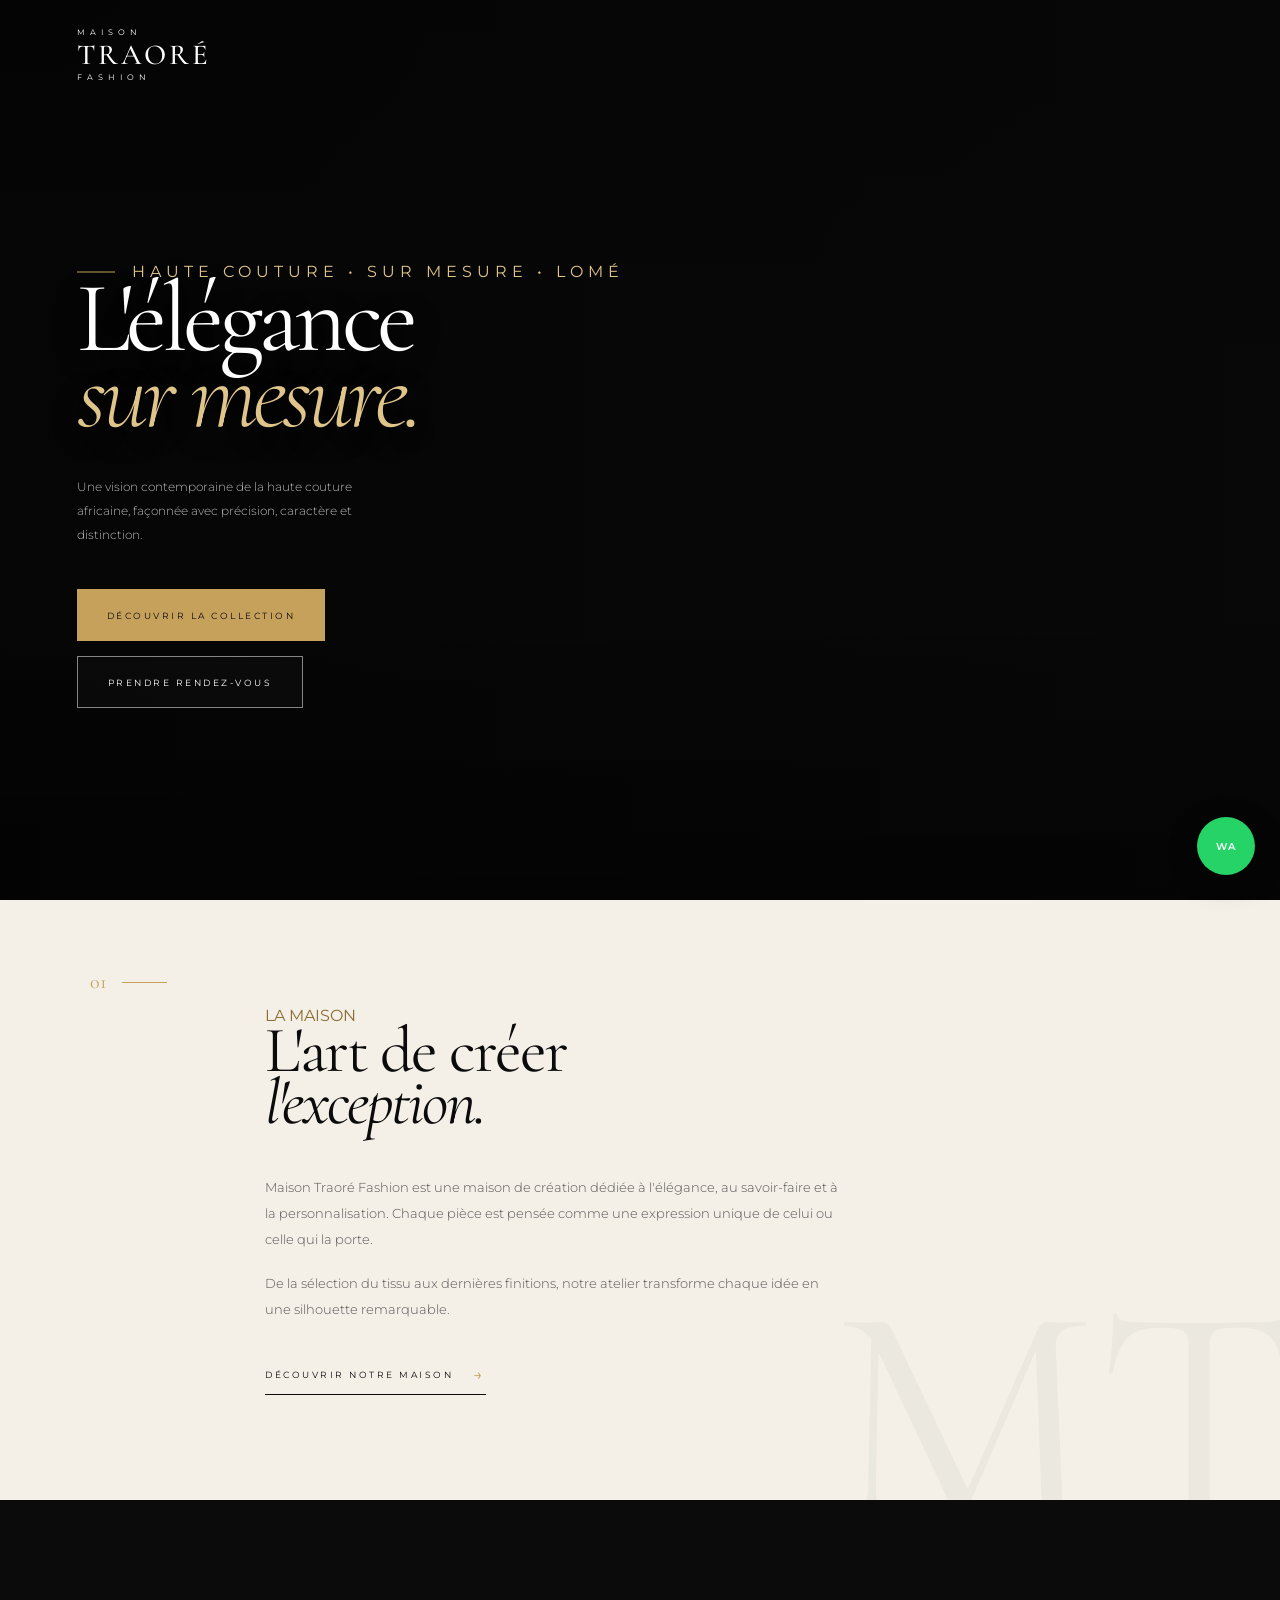
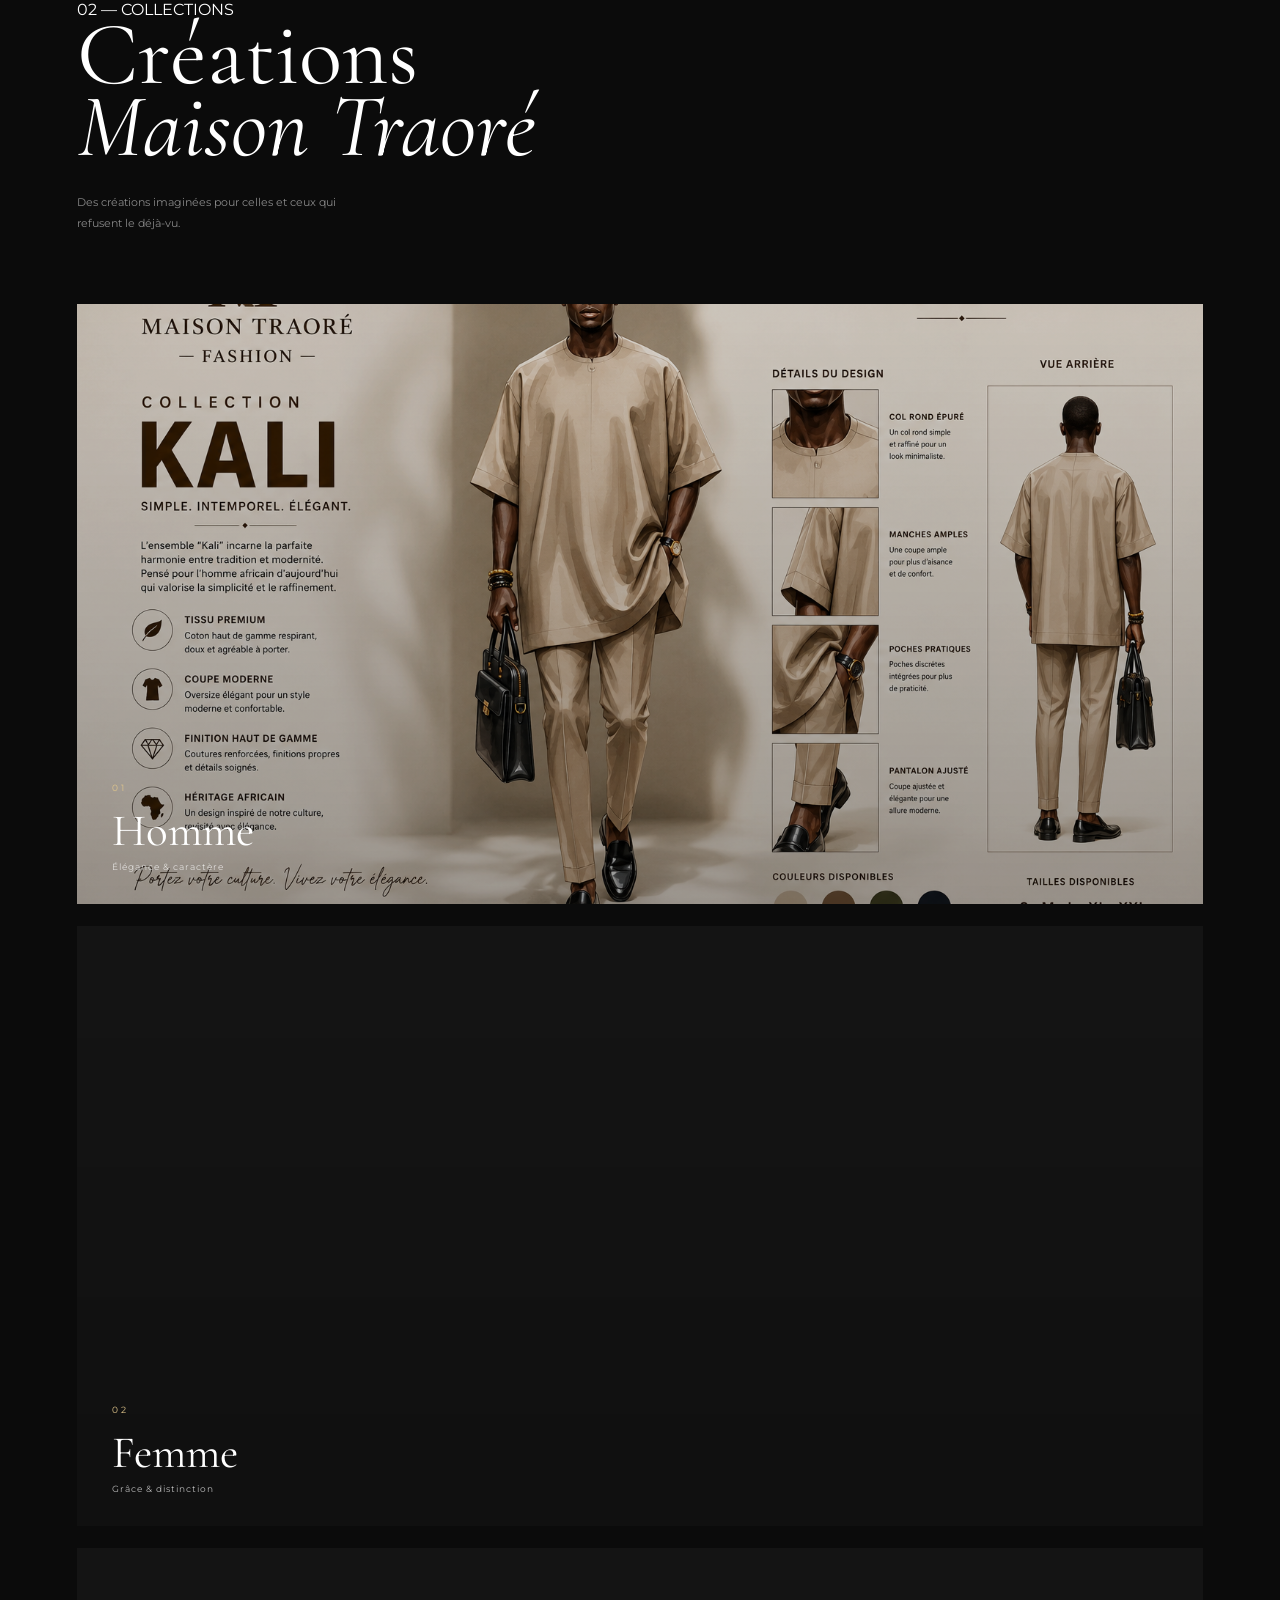
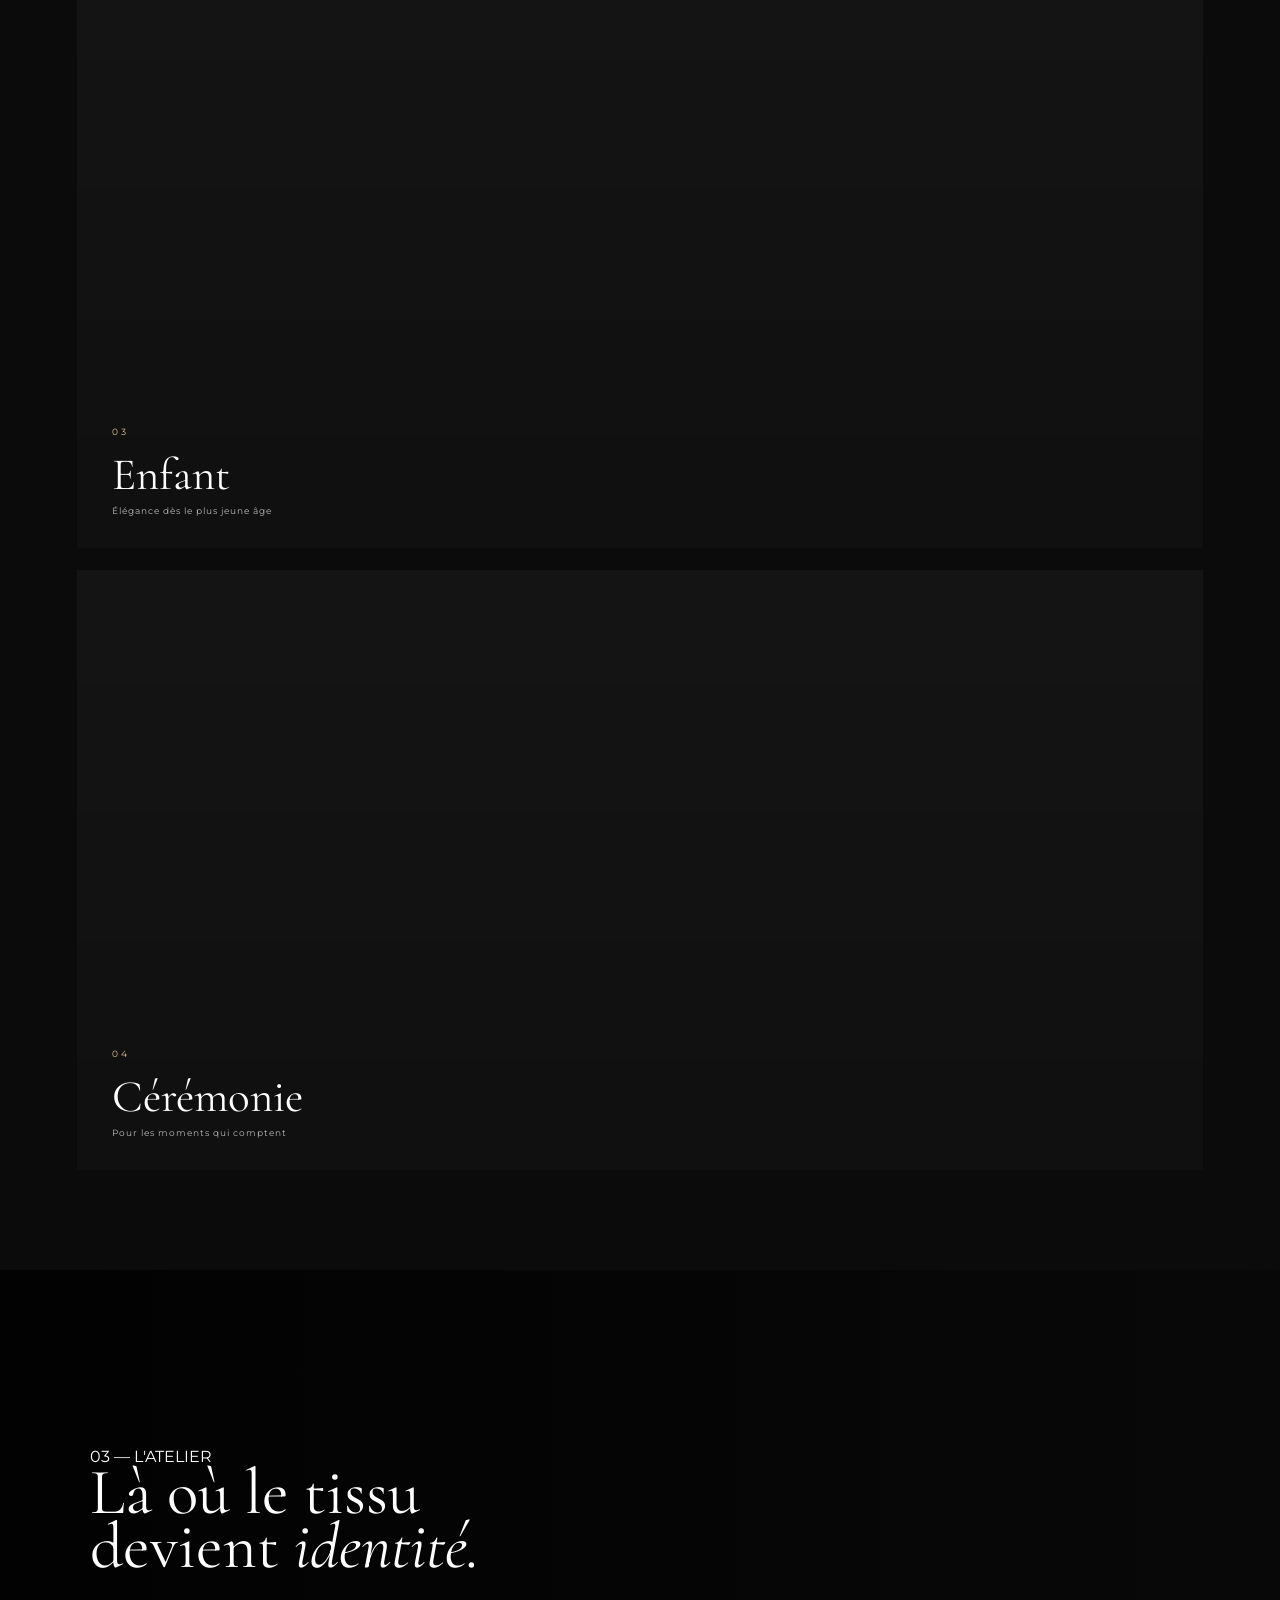
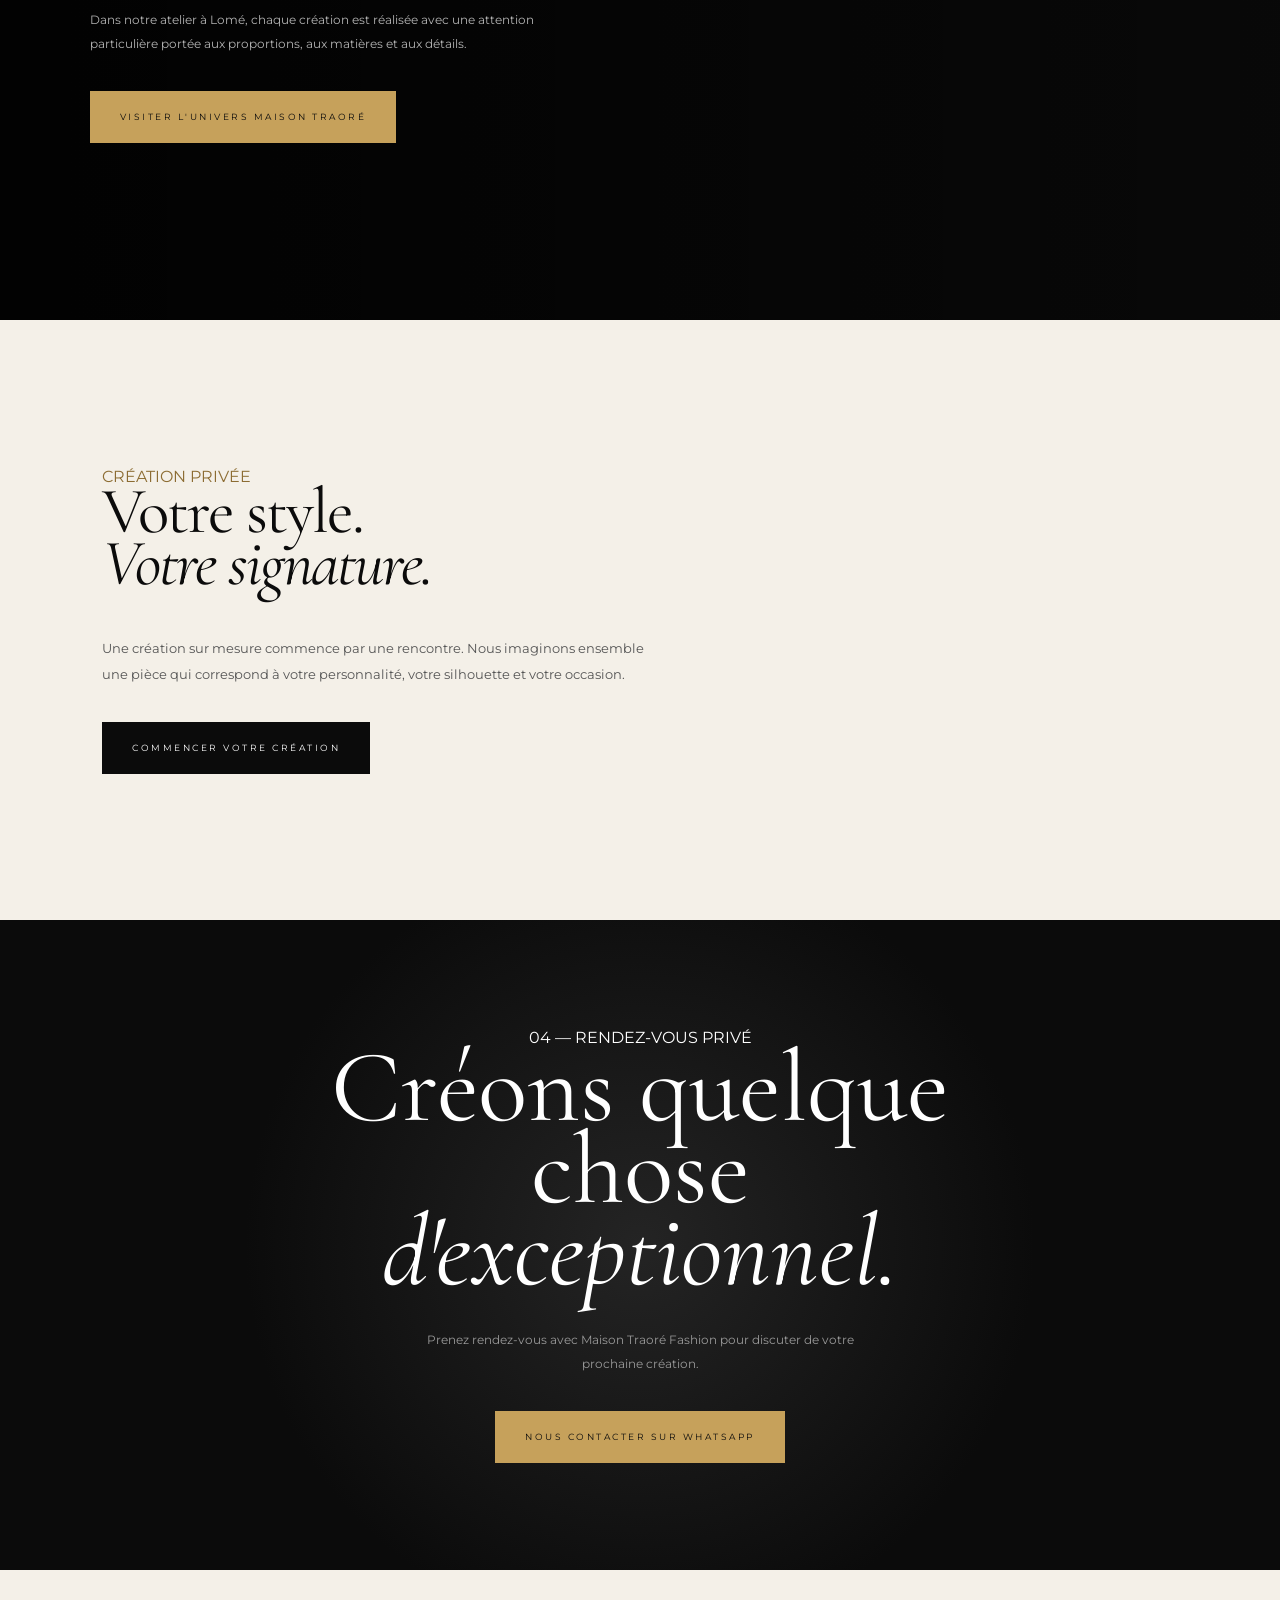
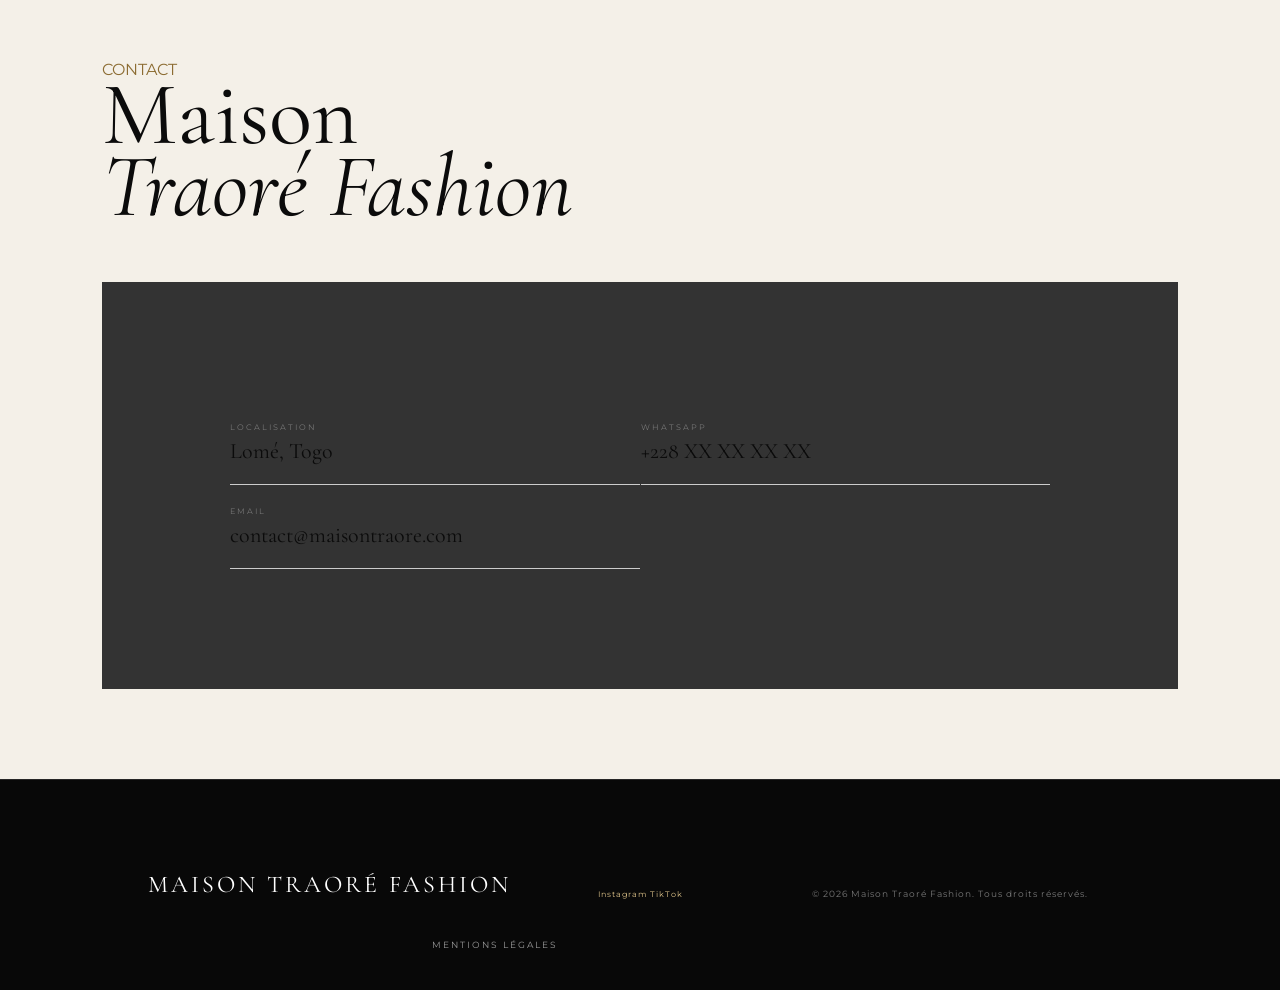
==== index.html @ 7c1ccd3f "Add Instagram and TikTok links" ====
<!DOCTYPE html>
<html lang="fr">
<head>
    <meta charset="UTF-8">
    <meta name="viewport" content="width=device-width, initial-scale=1.0">

    <title>Maison Traoré Fashion | Haute Couture à Lomé</title>

    <meta name="description" content="Maison Traoré Fashion — Maison de haute couture et créations sur mesure à Lomé, Togo.">
    <meta name="keywords" content="Maison Traoré Fashion, haute couture, Lomé, Togo, mode, couture, Bazin Rich, sur mesure">

    <link rel="preconnect" href="https://fonts.googleapis.com">
    <link rel="preconnect" href="https://fonts.gstatic.com" crossorigin>

    <link href="https://fonts.googleapis.com/css2?family=Cormorant+Garamond:wght@300;400;500;600;700&family=Montserrat:wght@300;400;500;600&display=swap" rel="stylesheet">

    <link rel="stylesheet" href="css/style.css">
</head>

<body>

    <!-- ================= HEADER ================= -->

    <header class="header">

    <a href="index.html" class="logo">
        <span>MAISON</span>
        <strong>TRAORÉ</strong>
        <span>FASHION</span>
    </a>

    <nav class="navigation">

        <a href="index.html">Accueil</a>

        <a href="about.html">La Maison</a>

        <a href="collections.html">Collections</a>

        <a href="index.html#atelier">L'Atelier</a>

        <a href="rendez-vous.html">Rendez-vous</a>

        <a href="contact.html">Contact</a>

    </nav>

    <a href="rendez-vous.html" class="header-button">
        Rendez-vous
    </a>

    <button class="menu-button" aria-label="Menu">

        <span></span>
        <span></span>

    </button>

</header>


    <!-- ================= HERO ================= -->

    <main>

        <section class="hero">

            <div class="hero-image"></div>

            <div class="hero-overlay"></div>

            <div class="hero-content">

                <p class="eyebrow">
                    HAUTE COUTURE • SUR MESURE • LOMÉ
                </p>

                <h1>
                    L'élégance<br>
                    <em>sur mesure.</em>
                </h1>

                <p class="hero-description">
                    Une vision contemporaine de la haute couture africaine,
                    façonnée avec précision, caractère et distinction.
                </p>

                <div class="hero-buttons">

                    <a href="#collections" class="button button-gold">
                        Découvrir la collection
                    </a>

                    <a href="#rendez-vous" class="button button-outline">
                        Prendre rendez-vous
                    </a>

                </div>

            </div>

            <div class="hero-scroll">
                <span></span>
                <p>SCROLL</p>
            </div>

        </section>


        <!-- ================= INTRO ================= -->

        <section class="intro" id="maison">

            <div class="section-number">
                01
            </div>

            <div class="intro-content">

                <p class="eyebrow dark">
                    LA MAISON
                </p>

                <h2>
                    L'art de créer<br>
                    <em>l'exception.</em>
                </h2>

                <p>
                    Maison Traoré Fashion est une maison de création dédiée
                    à l'élégance, au savoir-faire et à la personnalisation.
                    Chaque pièce est pensée comme une expression unique
                    de celui ou celle qui la porte.
                </p>

                <p>
                    De la sélection du tissu aux dernières finitions,
                    notre atelier transforme chaque idée en une silhouette
                    remarquable.
                </p>

                <a href="#atelier" class="text-link">
                    Découvrir notre maison
                    <span>→</span>
                </a>

            </div>

        </section>


        <!-- ================= COLLECTIONS ================= -->

        <section class="collections" id="collections">

            <div class="section-heading">

                <div>
                    <p class="eyebrow">02 — COLLECTIONS</p>

                    <h2>
                        Créations<br>
                        <em>Maison Traoré</em>
                    </h2>
                </div>

                <p class="heading-description">
                    Des créations imaginées pour celles et ceux
                    qui refusent le déjà-vu.
                </p>

            </div>


            <div class="collection-grid">

                <a href="#" class="collection-card card-large">

                    <div class="collection-image homme"></div>

                    <div class="collection-info">
                        <span>01</span>
                        <h3>Homme</h3>
                        <p>Élégance & caractère</p>
                    </div>

                </a>


                <a href="#" class="collection-card">

                    <div class="collection-image femme"></div>

                    <div class="collection-info">
                        <span>02</span>
                        <h3>Femme</h3>
                        <p>Grâce & distinction</p>
                    </div>

                </a>


                <a href="#" class="collection-card">

                    <div class="collection-image enfant"></div>

                    <div class="collection-info">
                        <span>03</span>
                        <h3>Enfant</h3>
                        <p>Élégance dès le plus jeune âge</p>
                    </div>

                </a>


                <a href="#" class="collection-card card-wide">

                    <div class="collection-image ceremony"></div>

                    <div class="collection-info">
                        <span>04</span>
                        <h3>Cérémonie</h3>
                        <p>Pour les moments qui comptent</p>
                    </div>

                </a>

            </div>

        </section>


        <!-- ================= ATELIER ================= -->

        <section class="atelier" id="atelier">

            <div class="atelier-image"></div>

            <div class="atelier-content">

                <p class="eyebrow">
                    03 — L'ATELIER
                </p>

                <h2>
                    Là où le tissu<br>
                    devient <em>identité.</em>
                </h2>

                <p>
                    Dans notre atelier à Lomé, chaque création est réalisée
                    avec une attention particulière portée aux proportions,
                    aux matières et aux détails.
                </p>

                <a href="#contact" class="button button-gold">
                    Visiter l'univers Maison Traoré
                </a>

            </div>

        </section>


        <!-- ================= MADE TO MEASURE ================= -->

        <section class="sur-mesure">

            <div class="sur-mesure-content">

                <p class="eyebrow dark">
                    CRÉATION PRIVÉE
                </p>

                <h2>
                    Votre style.<br>
                    <em>Votre signature.</em>
                </h2>

                <p>
                    Une création sur mesure commence par une rencontre.
                    Nous imaginons ensemble une pièce qui correspond
                    à votre personnalité, votre silhouette et votre occasion.
                </p>

                <a href="#rendez-vous" class="button button-dark">
                    Commencer votre création
                </a>

            </div>

        </section>


        <!-- ================= RENDEZ-VOUS ================= -->

        <section class="appointment" id="rendez-vous">

            <div class="appointment-inner">

                <p class="eyebrow">
                    04 — RENDEZ-VOUS PRIVÉ
                </p>

                <h2>
                    Créons quelque chose<br>
                    <em>d'exceptionnel.</em>
                </h2>

                <p>
                    Prenez rendez-vous avec Maison Traoré Fashion
                    pour discuter de votre prochaine création.
                </p>

                <a href="https://wa.me/22800000000" class="button button-gold">
                    Nous contacter sur WhatsApp
                </a>

            </div>

        </section>


        <!-- ================= CONTACT ================= -->

        <section class="contact" id="contact">

            <div>

                <p class="eyebrow dark">
                    CONTACT
                </p>

                <h2>
                    Maison<br>
                    <em>Traoré Fashion</em>
                </h2>

            </div>

            <div class="contact-details">

                <p>
                    <span>LOCALISATION</span>
                    Lomé, Togo
                </p>

                <p>
                    <span>WHATSAPP</span>
                    +228 XX XX XX XX
                </p>

                <p>
                    <span>EMAIL</span>
                    contact@maisontraore.com
                </p>

            </div>

        </section>

    </main>


    <!-- ================= FOOTER ================= -->

    <footer class="footer">

    <div class="footer-logo">
        MAISON TRAORÉ FASHION
    </div>


    <div class="footer-social">

        <a
            href="https://www.instagram.com/maison_traore/"
            target="_blank"
            rel="noopener noreferrer"
        >
            Instagram
        </a>

        <a
            href="https://www.tiktok.com/@togo.boy228"
            target="_blank"
            rel="noopener noreferrer"
        >
            TikTok
        </a>

    </div>


    <p>
        © 2026 Maison Traoré Fashion. Tous droits réservés.
    </p>


    <a href="mentions-legales.html">
        Mentions légales
    </a>

</footer>
<a
    href="https://wa.me/22890509669"
    class="whatsapp-float"
    target="_blank"
    aria-label="Contacter Maison Traoré Fashion sur WhatsApp"
>
    WA
</a>

    <script src="js/script.js"></script>

</body>
</html>
---- css/style.css ----
/* =====================================================
   MAISON TRAORÉ FASHION
   Luxury Haute Couture Website
   ===================================================== */

:root {
    --black: #0b0b0b;
    --dark: #111111;
    --cream: #f4f0e8;
    --white: #ffffff;
    --gold: #c6a15b;
    --gold-light: #e0c58b;
    --gray: #777777;

    --serif: "Cormorant Garamond", serif;
    --sans: "Montserrat", sans-serif;
}


/* ================= RESET ================= */

* {
    margin: 0;
    padding: 0;
    box-sizing: border-box;
}

html {
    scroll-behavior: smooth;
}

body {
    background: var(--black);
    color: var(--white);
    font-family: var(--sans);
    overflow-x: hidden;
}

a {
    color: inherit;
    text-decoration: none;
}

button {
    font-family: inherit;
}


/* ================= HEADER ================= */

.header {
    position: absolute;
    top: 0;
    left: 0;

    width: 100%;
    height: 110px;

    padding: 0 6vw;

    display: flex;
    align-items: center;
    justify-content: space-between;

    z-index: 100;
}

.logo {
    display: flex;
    flex-direction: column;

    line-height: 0.85;

    letter-spacing: 4px;
}

.logo span {
    font-size: 8px;
    letter-spacing: 5px;
}

.logo strong {
    margin: 7px 0;

    font-family: var(--serif);
    font-size: 29px;
    font-weight: 500;
    letter-spacing: 3px;
}

.navigation {
    display: flex;
    gap: 38px;
}

.navigation a {
    position: relative;

    font-size: 10px;
    letter-spacing: 2px;
    text-transform: uppercase;

    transition: 0.3s;
}

.navigation a::after {
    content: "";

    position: absolute;
    bottom: -8px;
    left: 0;

    width: 0;
    height: 1px;

    background: var(--gold);

    transition: 0.3s;
}

.navigation a:hover {
    color: var(--gold-light);
}

.navigation a:hover::after {
    width: 100%;
}

.header-button {
    border: 1px solid rgba(255,255,255,0.5);

    padding: 13px 20px;

    font-size: 9px;
    letter-spacing: 2px;
    text-transform: uppercase;

    transition: 0.3s;
}

.header-button:hover {
    background: var(--gold);
    border-color: var(--gold);
    color: var(--black);
}

.menu-button {
    display: none;
}


/* ================= HERO ================= */

.hero {
    position: relative;

    min-height: 760px;
    height: 100vh;

    display: flex;
    align-items: center;

    overflow: hidden;

    background: #080808;
}

.hero-image {
    position: absolute;

    inset: -2%;

    background-image: url("../images/hero.jpg");

    background-size: cover;

    background-position: center center;

    transform: scale(1.03);

    transition: transform 1.5s ease;
}

.hero:hover .hero-image {
    transform: scale(1.06);
}

.hero-overlay {
    position: absolute;

    inset: 0;

    background:
        linear-gradient(
            90deg,
            rgba(5,5,5,0.92) 0%,
            rgba(5,5,5,0.68) 32%,
            rgba(5,5,5,0.28) 68%,
            rgba(5,5,5,0.08) 100%
        );
}

.hero-overlay::after {
    content: "";

    position: absolute;

    inset: 0;

    background:
        linear-gradient(
            0deg,
            rgba(0,0,0,0.45),
            transparent 35%,
            rgba(0,0,0,0.15)
        );
}

.hero-content {
    position: relative;

    z-index: 2;

    width: min(900px, 90%);

    margin-left: 10vw;

    padding-top: 70px;
}

.hero .eyebrow {
    position: relative;

    padding-left: 55px;

    color: var(--gold-light);

    letter-spacing: 5px;
}

.hero .eyebrow::before {
    content: "";

    position: absolute;

    left: 0;
    top: 50%;

    width: 38px;
    height: 1px;

    background: var(--gold);

    transform: translateY(-50%);
}

.hero h1 {
    max-width: 900px;

    margin: 0;

    font-family: var(--serif);

    font-size: clamp(72px, 9vw, 145px);

    line-height: 0.76;

    font-weight: 400;

    letter-spacing: -5px;

    text-shadow:
        0 8px 35px rgba(0,0,0,0.25);
}

.hero h1 em {
    color: var(--gold-light);

    font-style: italic;

    font-weight: 300;
}

.hero-description {
    max-width: 480px;

    margin-top: 42px;

    color: rgba(255,255,255,0.72);

    font-size: 12px;

    line-height: 2;

    font-weight: 300;
}

.hero-buttons {
    display: flex;

    gap: 15px;

    margin-top: 42px;
}

.button {
    position: relative;

    display: inline-flex;

    align-items: center;

    justify-content: center;

    min-height: 52px;

    padding: 0 30px;

    font-size: 9px;

    letter-spacing: 2.5px;

    text-transform: uppercase;

    text-decoration: none;

    transition:
        transform 0.35s ease,
        background 0.35s ease,
        color 0.35s ease;
}

.button-gold {
    background: var(--gold);

    color: var(--black);
}

.button-gold:hover {
    background: var(--gold-light);

    transform: translateY(-4px);
}

.button-outline {
    border: 1px solid rgba(255,255,255,0.5);

    color: var(--white);

    background: rgba(255,255,255,0.02);
}

.button-outline:hover {
    background: var(--white);

    color: var(--black);

    transform: translateY(-4px);
}

.hero-scroll {
    position: absolute;

    right: 5vw;
    bottom: 45px;

    z-index: 3;

    display: flex;

    align-items: center;

    gap: 15px;

    transform: rotate(90deg);
}

.hero-scroll span {
    width: 50px;
    height: 1px;

    background: var(--gold);
}

.hero-scroll p {
    margin: 0;

    color: rgba(255,255,255,0.65);

    font-size: 8px;

    letter-spacing: 3px;

    white-space: nowrap;
}


/* ================= HERO MOBILE ================= */

@media (max-width: 800px) {

    .hero {
        min-height: 720px;

        height: 100svh;
    }

    .hero-image {
        background-position: 58% center;
    }

    .hero-overlay {
        background:
            linear-gradient(
                90deg,
                rgba(5,5,5,0.88),
                rgba(5,5,5,0.35)
            );
    }

    .hero-content {
        width: 86%;

        margin-left: 7vw;

        padding-top: 70px;
    }

    .hero .eyebrow {
        padding-left: 42px;

        letter-spacing: 4px;
    }

    .hero .eyebrow::before {
        width: 30px;
    }

    .hero h1 {
        font-size: clamp(65px, 18vw, 100px);

        letter-spacing: -3px;
    }

    .hero-description {
        max-width: 330px;

        margin-top: 30px;
    }

    .hero-buttons {
        margin-top: 32px;

        flex-direction: column;

        align-items: flex-start;
    }

    .hero-buttons .button {
        min-width: 190px;
    }

    .hero-scroll {
        display: none;
    }

}

/* ================= INTRO ================= */

/* =====================================================
   LA MAISON / SIGNATURE
   ===================================================== */

.intro {
    position: relative;

    min-height: 760px;

    padding: 160px 12vw;

    display: flex;

    justify-content: center;

    align-items: center;

    background: var(--cream);

    color: var(--black);

    overflow: hidden;
}


/* Decorative background detail */

.intro::before {
    content: "MT";

    position: absolute;

    right: -20px;
    bottom: -80px;

    font-family: var(--serif);

    font-size: 320px;

    line-height: 1;

    color: rgba(0,0,0,0.035);

    pointer-events: none;
}


/* Section number */

.section-number {
    position: absolute;

    top: 70px;
    left: 7vw;

    display: flex;

    align-items: center;

    gap: 15px;

    color: var(--gold);

    font-family: var(--serif);

    font-size: 20px;

    z-index: 2;
}

.section-number::after {
    content: "";

    width: 45px;
    height: 1px;

    background: var(--gold);
}


/* Main content */

.intro-content {
    position: relative;

    z-index: 2;

    width: min(750px, 100%);
}


/* Eyebrow */

.eyebrow.dark {
    color: #8c6c32;
}


/* Heading */

.intro h2,
.sur-mesure h2 {
    margin: 0 0 45px;

    font-family: var(--serif);

    font-size: clamp(60px, 7vw, 105px);

    line-height: 0.8;

    font-weight: 400;

    letter-spacing: -2px;
}


/* Body text */

.intro p:not(.eyebrow) {
    max-width: 580px;

    margin-bottom: 18px;

    color: #555;

    font-size: 13px;

    line-height: 2;

    font-weight: 300;
}


/* Editorial link */

.text-link {
    position: relative;

    display: inline-flex;

    align-items: center;

    gap: 20px;

    margin-top: 25px;

    padding-bottom: 10px;

    border-bottom: 1px solid var(--black);

    color: var(--black);

    font-size: 9px;

    letter-spacing: 2.5px;

    text-transform: uppercase;

    text-decoration: none;

    transition:
        gap 0.3s ease,
        color 0.3s ease;
}

.text-link span {
    color: var(--gold);

    font-size: 16px;

    transition: transform 0.3s ease;
}

.text-link:hover {
    gap: 27px;

    color: var(--gold);
}

.text-link:hover span {
    transform: translateX(5px);
}


/* ================= MOBILE ================= */

@media (max-width: 800px) {

    .intro {
        min-height: 650px;

        padding: 110px 8vw;
    }

    .section-number {
        top: 45px;
        left: 8vw;
    }

    .intro::before {
        right: -20px;
        bottom: -40px;

        font-size: 200px;
    }

    .intro h2,
    .sur-mesure h2 {
        font-size: 65px;

        letter-spacing: -1px;
    }

}

/* ================= COLLECTIONS ================= */

.collections {
    padding: 140px 7vw;

    background: var(--black);
}

.section-heading {
    display: flex;
    align-items: flex-end;
    justify-content: space-between;

    margin-bottom: 70px;
}

.section-heading h2 {
    font-family: var(--serif);

    font-size: clamp(55px, 7vw, 95px);

    line-height: 0.8;

    font-weight: 400;
}

.heading-description {
    max-width: 280px;

    color: #888;

    font-size: 11px;
    line-height: 1.9;
}

.collection-grid {
    display: grid;

    grid-template-columns: repeat(2, 1fr);

    gap: 22px;
}

.collection-card {
    position: relative;

    min-height: 560px;

    overflow: hidden;

    background: #181818;
}

.collection-card.card-large {
    grid-row: span 2;
    min-height: 900px;
}

.collection-card.card-wide {
    grid-column: span 2;
}

.collection-image {
    position: absolute;
    inset: 0;

    background-size: cover;
    background-position: center;

    transition: transform 0.8s ease;
}

.collection-card:hover .collection-image {
    transform: scale(1.06);
}

.homme {
    background-image:
        linear-gradient(rgba(0,0,0,0.15), rgba(0,0,0,0.35)),
        url("../images/F1AD468E-EC3C-457F-8D33-9F232C5706E4.png");
}

.femme {
    background-image:
        linear-gradient(rgba(0,0,0,0.15), rgba(0,0,0,0.35)),
        url("../images/femme.jpg");
}

.enfant {
    background-image:
        linear-gradient(rgba(0,0,0,0.15), rgba(0,0,0,0.35)),
        url("../images/enfant.jpg");
}

.ceremony {
    background-image:
        linear-gradient(rgba(0,0,0,0.15), rgba(0,0,0,0.35)),
        url("../images/ceremony.jpg");
}

.collection-info {
    position: absolute;

    left: 35px;
    bottom: 32px;

    z-index: 2;
}

.collection-info span {
    color: var(--gold-light);

    font-size: 9px;
    letter-spacing: 3px;
}

.collection-info h3 {
    margin: 8px 0 3px;

    font-family: var(--serif);

    font-size: 45px;

    font-weight: 400;
}

.collection-info p {
    color: rgba(255,255,255,0.7);

    font-size: 9px;
    letter-spacing: 1px;
}


/* ================= ATELIER ================= */

.atelier {
    position: relative;

    min-height: 750px;

    display: flex;
    align-items: center;

    overflow: hidden;
}

.atelier-image {
    position: absolute;
    inset: 0;

    background-image:
        linear-gradient(
            90deg,
            rgba(0,0,0,0.85),
            rgba(0,0,0,0.25)
        ),
        url("../images/atelier.jpg");

    background-size: cover;
    background-position: center;
}

.atelier-content {
    position: relative;

    z-index: 2;

    width: min(650px, 90%);

    margin-left: 10vw;
}

.atelier h2 {
    font-family: var(--serif);

    font-size: clamp(60px, 8vw, 105px);

    line-height: 0.82;

    font-weight: 400;

    margin-bottom: 35px;
}

.atelier p:not(.eyebrow) {
    max-width: 450px;

    color: rgba(255,255,255,0.7);

    font-size: 12px;
    line-height: 2;

    margin-bottom: 35px;
}


/* ================= SUR MESURE ================= */

.sur-mesure {
    min-height: 700px;

    padding: 150px 12vw;

    display: flex;
    align-items: center;

    background: var(--cream);

    color: var(--black);
}

.sur-mesure-content {
    max-width: 700px;
}

.sur-mesure p:not(.eyebrow) {
    max-width: 550px;

    color: #555;

    font-size: 13px;
    line-height: 2;

    margin-bottom: 35px;
}

.button-dark {
    background: var(--black);
    color: var(--white);
}

.button-dark:hover {
    background: var(--gold);
    color: var(--black);
}


/* ================= APPOINTMENT ================= */

.appointment {
    min-height: 650px;

    display: flex;
    align-items: center;
    justify-content: center;

    text-align: center;

    background:
        radial-gradient(
            circle at center,
            #242424 0%,
            #0b0b0b 55%
        );
}

.appointment-inner {
    width: min(800px, 90%);
}

.appointment h2 {
    font-family: var(--serif);

    font-size: clamp(60px, 8vw, 110px);

    line-height: 0.8;

    font-weight: 400;

    margin-bottom: 35px;
}

.appointment p:not(.eyebrow) {
    max-width: 430px;

    margin: 0 auto 35px;

    color: #999;

    font-size: 12px;
    line-height: 2;
}


/* ================= CONTACT ================= */

.contact {
    padding: 120px 10vw;

    display: flex;
    justify-content: space-between;
    align-items: flex-start;

    background: var(--cream);

    color: var(--black);
}

.contact h2 {
    font-family: var(--serif);

    font-size: clamp(60px, 7vw, 100px);

    line-height: 0.8;

    font-weight: 400;
}

.contact-details {
    width: 300px;
}

.contact-details p {
    padding: 20px 0;

    border-bottom: 1px solid #ccc;

    font-family: var(--serif);

    font-size: 22px;
}

.contact-details span {
    display: block;

    margin-bottom: 6px;

    color: #777;

    font-family: var(--sans);

    font-size: 8px;
    letter-spacing: 2px;
}


/* ================= FOOTER ================= */

.footer {
    min-height: 130px;

    padding: 0 7vw;

    display: flex;
    align-items: center;
    justify-content: space-between;

    background: #050505;

    color: #777;

    font-size: 8px;
    letter-spacing: 1px;
}

.footer-logo {
    color: var(--white);

    font-family: var(--serif);

    font-size: 18px;

    letter-spacing: 2px;
}

.footer a {
    color: var(--gold-light);
}


/* ================= MOBILE ================= */

@media (max-width: 800px) {

.header {
    position: relative;

    z-index: 1000;

    height: 85px;

    padding: 0 6vw;
}
    }

    .navigation,
    .header-button {
        display: none;
    }
.navigation.menu-open {
    position: fixed;

    top: 0;
    left: 0;

    width: 100%;
    height: 100vh;

    padding: 120px 8vw 60px;

    display: flex;

    flex-direction: column;

    align-items: flex-start;

    justify-content: center;

    gap: 25px;

    background: rgba(10, 10, 10, 0.98);

    z-index: 100;

    overflow-y: auto;
}

.navigation.menu-open a {
    display: block;

    color: var(--white);

    font-family: var(--serif);

    font-size: 42px;

    line-height: 1;

    text-decoration: none;
}

.navigation.menu-open a:hover {
    color: var(--gold);
}
   .menu-button {
    position: relative;

    z-index: 1000;

    display: flex;

    width: 35px;
    height: 35px;

    border: none;

    background: transparent;

    flex-direction: column;
    justify-content: center;

    gap: 7px;

    cursor: pointer;

    pointer-events: auto;
}
    }

.menu-button span {
    display: block;

    width: 28px;
    height: 1px;

    background: var(--white);

    pointer-events: none;
}

    .hero {
        min-height: 720px;
    }

    .hero-content {
        margin-left: 6vw;
    }

    .hero h1 {
        font-size: clamp(62px, 18vw, 100px);
    }

    .hero-description {
        max-width: 330px;
    }

    .hero-buttons {
        flex-direction: column;
        align-items: flex-start;
    }

    .hero-scroll {
        display: none;
    }

    .intro,
    .sur-mesure {
        min-height: 600px;

        padding: 100px 8vw;
    }

    .intro h2,
    .sur-mesure h2 {
        font-size: 65px;
    }

    .collections {
        padding: 100px 6vw;
    }

    .section-heading {
        display: block;
    }

    .heading-description {
        margin-top: 30px;
    }

    .collection-grid {
        grid-template-columns: 1fr;
    }

    .collection-card,
    .collection-card.card-large {
        min-height: 600px;
    }

    .collection-card.card-large {
        grid-row: auto;
    }

    .collection-card.card-wide {
        grid-column: auto;
    }

    .atelier {
        min-height: 650px;
    }

    .atelier-content {
        margin-left: 7vw;
    }

    .atelier h2 {
        font-size: 65px;
    }

    .contact {
        padding: 90px 8vw;

        display: block;
    }

    .contact-details {
        width: 100%;

        margin-top: 60px;
    }

    .footer {
        min-height: 180px;

        padding: 35px 7vw;

        flex-direction: column;

        justify-content: center;

        gap: 20px;

        text-align: center;
    }
/* ================= JS ANIMATIONS ================= */

.reveal {
    opacity: 0;
    transform: translateY(35px);
    transition:
        opacity 0.9s ease,
        transform 0.9s ease;
}

.reveal-visible {
    opacity: 1;
    transform: translateY(0);
}


/* ================= HEADER SCROLL ================= */

.header {
    transition:
        background 0.4s ease,
        backdrop-filter 0.4s ease;
}

.header-scrolled {
    position: fixed;

    height: 80px;

    background: rgba(8, 8, 8, 0.88);

    backdrop-filter: blur(15px);

    border-bottom: 1px solid rgba(255,255,255,0.08);
}


/* ================= MOBILE MENU ================= */

@media (max-width: 800px) {

    .navigation.menu-open {
        display: flex;

        position: fixed;

        top: 0;
        left: 0;

        width: 100%;
        height: 100vh;

        padding: 120px 10vw;

        background: rgba(5,5,5,0.98);

        flex-direction: column;
        justify-content: flex-start;

        gap: 30px;

        z-index: 90;
    }

    .navigation.menu-open a {
        font-family: var(--serif);

        font-size: 35px;

        letter-spacing: 1px;

        text-transform: none;
    }

    .menu-button {
        position: relative;
        z-index: 100;
    }

    .menu-button.active span:first-child {
        transform: translateY(4px) rotate(45deg);
    }

    .menu-button.active span:last-child {
        transform: translateY(-4px) rotate(-45deg);
    }

    .menu-button span {
        transition: transform 0.3s ease;
    }

}/* =====================================================
   LA MAISON — ABOUT PAGE
   ===================================================== */

.page-hero {
    position: relative;

    min-height: 680px;

    display: flex;
    align-items: flex-end;

    padding: 0 10vw 100px;

    overflow: hidden;

    background:
        linear-gradient(
            90deg,
            rgba(0,0,0,0.9),
            rgba(0,0,0,0.35)
        ),
        #111;
}

.page-hero-content {
    position: relative;

    z-index: 2;

    max-width: 900px;
}

.page-hero h1 {
    font-family: var(--serif);

    font-size: clamp(75px, 10vw, 140px);

    line-height: 0.78;

    font-weight: 400;

    letter-spacing: -4px;
}

.page-hero-overlay {
    position: absolute;
    inset: 0;

    background:
        radial-gradient(
            circle at 75% 45%,
            rgba(198,161,91,0.14),
            transparent 35%
        );
}


/* ================= ABOUT INTRO ================= */

.about-intro {
    padding: 150px 12vw;

    background: var(--cream);

    color: var(--black);
}

.about-intro h2 {
    max-width: 900px;

    margin-bottom: 55px;

    font-family: var(--serif);

    font-size: clamp(60px, 8vw, 110px);

    line-height: 0.82;

    font-weight: 400;
}

.about-text {
    max-width: 850px;

    display: grid;

    grid-template-columns: 1fr 1fr;

    gap: 70px;
}

.about-text p {
    color: #555;

    font-size: 13px;

    line-height: 2;
}


/* ================= VISION ================= */

.vision {
    position: relative;

    min-height: 750px;

    padding: 150px 12vw;

    display: flex;

    align-items: center;

    background: var(--black);
}

.vision-number {
    position: absolute;

    top: 80px;
    left: 7vw;

    color: var(--gold);

    font-family: var(--serif);

    font-size: 18px;
}

.vision-content {
    max-width: 850px;

    margin-left: auto;
    margin-right: auto;
}

.vision h2 {
    margin-bottom: 50px;

    font-family: var(--serif);

    font-size: clamp(60px, 8vw, 110px);

    line-height: 0.8;

    font-weight: 400;
}

.vision-content > p:not(.eyebrow) {
    max-width: 600px;

    color: #999;

    font-size: 13px;

    line-height: 2;

    margin-bottom: 20px;
}


/* ================= SAVOIR-FAIRE ================= */

.savoir-faire {
    padding: 150px 10vw;

    background: var(--cream);

    color: var(--black);
}

.savoir-heading {
    margin-bottom: 100px;
}

.savoir-heading h2 {
    font-family: var(--serif);

    font-size: clamp(60px, 8vw, 105px);

    line-height: 0.8;

    font-weight: 400;
}

.savoir-grid {
    display: grid;

    grid-template-columns: repeat(4, 1fr);

    gap: 35px;
}

.savoir-item {
    padding-top: 25px;

    border-top: 1px solid #bbb;
}

.savoir-item span {
    color: #9b773a;

    font-size: 9px;

    letter-spacing: 3px;
}

.savoir-item h3 {
    margin: 30px 0 15px;

    font-family: var(--serif);

    font-size: 35px;

    font-weight: 400;
}

.savoir-item p {
    color: #666;

    font-size: 11px;

    line-height: 1.9;
}


/* ================= SIGNATURE ================= */

.signature {
    min-height: 650px;

    padding: 120px 8vw;

    display: flex;

    align-items: center;

    justify-content: center;

    text-align: center;

    background:
        radial-gradient(
            circle at center,
            #292929,
            #090909 65%
        );
}

.signature h2 {
    margin-bottom: 45px;

    font-family: var(--serif);

    font-size: clamp(60px, 8vw, 110px);

    line-height: 0.8;

    font-weight: 400;
}


/* ================= MOBILE ABOUT ================= */

@media (max-width: 800px) {

    .page-hero {
        min-height: 620px;

        padding: 0 7vw 80px;
    }

    .page-hero h1 {
        font-size: 70px;

        letter-spacing: -2px;
    }

    .about-intro {
        padding: 100px 8vw;
    }

    .about-intro h2 {
        font-size: 65px;
    }

    .about-text {
        grid-template-columns: 1fr;

        gap: 25px;
    }

    .vision {
        min-height: 650px;

        padding: 100px 8vw;
    }

    .vision h2 {
        font-size: 65px;
    }

    .savoir-faire {
        padding: 100px 8vw;
    }

    .savoir-heading {
        margin-bottom: 60px;
    }

    .savoir-heading h2 {
        font-size: 65px;
    }

    .savoir-grid {
        grid-template-columns: 1fr;

        gap: 50px;
    }

    .signature {
        min-height: 550px;
    }

    .signature h2 {
        font-size: 65px;
       /* =====================================================
   COLLECTIONS PAGE
   ===================================================== */

.collection-page-hero {
    min-height: 700px;
}


/* ================= INTRO ================= */

.collection-intro {
    padding: 150px 12vw;

    background: var(--cream);

    color: var(--black);
}

.collection-intro h2 {
    max-width: 900px;

    margin-bottom: 45px;

    font-family: var(--serif);

    font-size: clamp(65px, 8vw, 115px);

    line-height: 0.8;

    font-weight: 400;
}

.collection-intro > p:last-child {
    max-width: 650px;

    color: #666;

    font-size: 13px;

    line-height: 2;
}


/* ================= COLLECTION LIST ================= */

.collection-list {
    background: var(--black);
}


/* ================= COLLECTION FEATURE ================= */

.collection-feature {
    position: relative;

    min-height: 700px;

    display: flex;

    align-items: center;

    overflow: hidden;

    text-decoration: none;

    color: white;

    border-bottom: 1px solid rgba(255,255,255,0.1);
}


.collection-feature-image {
    position: absolute;

    inset: 0;

    background-position: center;

    background-size: cover;

    background-repeat: no-repeat;

    background-color: #171717;

    transition:
        transform 1.2s cubic-bezier(.2,.8,.2,1),
        filter 1.2s ease;
}


.collection-feature::after {
    content: "";

    position: absolute;

    inset: 0;

    background:
        linear-gradient(
            90deg,
            rgba(0,0,0,0.85),
            rgba(0,0,0,0.25),
            rgba(0,0,0,0.5)
        );
}


.collection-feature:hover .collection-feature-image {
    transform: scale(1.05);

    filter: brightness(1.08);
}


.collection-feature-info {
    position: relative;

    z-index: 2;

    width: 50%;

    padding: 80px 10vw;
}


.collection-feature-info span {
    display: block;

    margin-bottom: 35px;

    color: var(--gold);

    font-size: 9px;

    letter-spacing: 4px;
}


.collection-feature-info h2 {
    margin: 0 0 30px;

    font-family: var(--serif);

    font-size: clamp(65px, 8vw, 120px);

    line-height: 0.78;

    font-weight: 400;
}


.collection-feature-info p {
    max-width: 400px;

    color: rgba(255,255,255,0.7);

    font-size: 12px;

    line-height: 1.8;
}


/* ================= PRIVATE CREATION ================= */

.collection-private {
    padding: 160px 10vw;

    text-align: center;

    background:
        radial-gradient(
            circle at center,
            #292929,
            #090909 65%
        );
}


.collection-private h2 {
    margin: 20px auto 35px;

    font-family: var(--serif);

    font-size: clamp(70px, 9vw, 130px);

    line-height: 0.78;

    font-weight: 400;
}


.collection-private > p:not(.eyebrow) {
    max-width: 500px;

    margin: 0 auto 45px;

    color: #999;

    font-size: 12px;

    line-height: 1.9;
}


/* ================= MOBILE COLLECTIONS ================= */

@media (max-width: 800px) {

    .collection-page-hero {
        min-height: 620px;
    }


    .collection-intro {
        padding: 100px 8vw;
    }


    .collection-intro h2 {
        font-size: 65px;
    }


    .collection-feature {
        min-height: 650px;

        align-items: flex-end;
    }


    .collection-feature-info {
        width: 100%;

        padding: 70px 8vw;
    }


    .collection-feature-info h2 {
        font-size: 68px;
    }


    .collection-feature::after {
        background:
            linear-gradient(
                0deg,
                rgba(0,0,0,0.9),
                rgba(0,0,0,0.2)
            );
    }


    .collection-private {
        padding: 110px 8vw;
    }


    .collection-private h2 {
        font-size: 70px;
    }

}
    }

}
/* =====================================================
   RENDEZ-VOUS PAGE
   ===================================================== */

.appointment-hero {
    min-height: 700px;
}

.appointment-intro {
    padding: 150px 12vw;

    background: var(--cream);

    color: var(--black);
}

.appointment-intro h2 {
    max-width: 900px;

    margin-bottom: 45px;

    font-family: var(--serif);

    font-size: clamp(65px, 8vw, 115px);

    line-height: 0.8;

    font-weight: 400;
}

.appointment-intro > p:last-child {
    max-width: 650px;

    color: #666;

    font-size: 13px;

    line-height: 2;
}


/* ================= FORM SECTION ================= */

.appointment-section {
    padding: 150px 10vw;

    background: var(--black);
}

.appointment-form-wrapper {
    max-width: 1100px;

    margin: auto;

    display: grid;

    grid-template-columns: 0.8fr 1.2fr;

    gap: 100px;
}

.appointment-form-heading h2 {
    font-family: var(--serif);

    font-size: clamp(60px, 7vw, 100px);

    line-height: 0.8;

    font-weight: 400;
}


/* ================= FORM ================= */

.appointment-form {
    width: 100%;
}

.form-group {
    margin-bottom: 30px;
}

.form-row {
    display: grid;

    grid-template-columns: 1fr 1fr;

    gap: 25px;
}

.form-group label {
    display: block;

    margin-bottom: 10px;

    color: #aaa;

    font-size: 9px;

    letter-spacing: 2px;

    text-transform: uppercase;
}

.form-group input,
.form-group select,
.form-group textarea {
    width: 100%;

    padding: 17px 0;

    border: none;

    border-bottom: 1px solid #444;

    outline: none;

    background: transparent;

    color: white;

    font-family: var(--sans);

    font-size: 12px;

    transition: border-color 0.3s ease;
}

.form-group input:focus,
.form-group select:focus,
.form-group textarea:focus {
    border-bottom-color: var(--gold);
}

.form-group textarea {
    resize: vertical;

    min-height: 150px;
}

.form-group select {
    appearance: none;

    cursor: pointer;
}

.form-group select option {
    background: #111;

    color: white;
}

.form-group input::placeholder,
.form-group textarea::placeholder {
    color: #666;
}

.form-submit {
    margin-top: 20px;

    border: none;

    cursor: pointer;
}


/* ================= WHATSAPP ================= */

.appointment-whatsapp {
    padding: 150px 8vw;

    text-align: center;

    background:
        radial-gradient(
            circle at center,
            #292929,
            #090909 65%
        );
}

.appointment-whatsapp h2 {
    margin: 20px 0 45px;

    font-family: var(--serif);

    font-size: clamp(60px, 8vw, 105px);

    line-height: 0.8;

    font-weight: 400;
}


/* ================= MOBILE ================= */

@media (max-width: 800px) {

    .appointment-hero {
        min-height: 620px;
    }

    .appointment-intro {
        padding: 100px 8vw;
    }

    .appointment-intro h2 {
        font-size: 65px;
    }

    .appointment-section {
        padding: 100px 8vw;
    }

    .appointment-form-wrapper {
        grid-template-columns: 1fr;

        gap: 70px;
    }

    .appointment-form-heading h2 {
        font-size: 65px;
    }

    .form-row {
        grid-template-columns: 1fr;

        gap: 0;
    }

    .appointment-whatsapp {
        padding: 100px 8vw;
    }

    .appointment-whatsapp h2 {
        font-size: 65px;
    }

}
/* =====================================================
   CONTACT PAGE
   ===================================================== */

.contact-hero {
    min-height: 700px;
}


/* ================= CONTACT INTRO ================= */

.contact-intro {
    padding: 150px 12vw;

    background: var(--cream);

    color: var(--black);
}

.contact-intro h2 {
    max-width: 900px;

    margin-bottom: 45px;

    font-family: var(--serif);

    font-size: clamp(65px, 8vw, 115px);

    line-height: 0.8;

    font-weight: 400;
}

.contact-intro > p:last-child {
    max-width: 650px;

    color: #666;

    font-size: 13px;

    line-height: 2;
}


/* ================= CONTACT DETAILS ================= */

.contact-details {
    padding: 120px 10vw;

    display: grid;

    grid-template-columns: repeat(2, 1fr);

    gap: 1px;

    background: #333;
}

.contact-detail {
    min-height: 260px;

    padding: 50px;

    background: var(--black);
}

.contact-detail span {
    display: block;

    margin-bottom: 30px;

    color: var(--gold);

    font-size: 9px;

    letter-spacing: 3px;
}

.contact-detail h3 {
    margin-bottom: 20px;

    font-family: var(--serif);

    font-size: 36px;

    font-weight: 400;
}

.contact-detail p {
    color: #888;

    font-size: 11px;

    line-height: 1.8;
}


/* ================= CONTACT ACTION ================= */

.contact-action {
    padding: 160px 8vw;

    text-align: center;

    background:
        radial-gradient(
            circle at center,
            #292929,
            #090909 65%
        );
}

.contact-action h2 {
    margin: 20px 0 50px;

    font-family: var(--serif);

    font-size: clamp(65px, 8vw, 110px);

    line-height: 0.8;

    font-weight: 400;
}


/* ================= MOBILE ================= */

@media (max-width: 800px) {

    .contact-hero {
        min-height: 620px;
    }

    .contact-intro {
        padding: 100px 8vw;
    }

    .contact-intro h2 {
        font-size: 65px;
    }

    .contact-details {
        padding: 80px 8vw;

        grid-template-columns: 1fr;
    }

    .contact-detail {
        min-height: auto;

        padding: 40px 30px;
    }

    .contact-detail h3 {
        font-size: 32px;
    }

    .contact-action {
        padding: 110px 8vw;
    }

    .contact-action h2 {
        font-size: 65px;
    }

}
/* =====================================================
   MENTIONS LÉGALES
   ===================================================== */

.legal-hero {
    min-height: 650px;
}


/* ================= LEGAL CONTENT ================= */

.legal-content {
    padding: 140px 12vw;

    background: var(--cream);

    color: var(--black);
}

.legal-intro {
    margin-bottom: 100px;
}

.legal-intro h2 {
    margin-top: 20px;

    font-family: var(--serif);

    font-size: clamp(60px, 8vw, 105px);

    line-height: 0.8;

    font-weight: 400;
}


/* ================= LEGAL BLOCKS ================= */

.legal-block {
    max-width: 900px;

    margin: 0 auto;

    padding: 55px 0;

    border-top: 1px solid #bbb;
}

.legal-block:last-child {
    border-bottom: 1px solid #bbb;
}

.legal-block span {
    display: block;

    margin-bottom: 25px;

    color: #9b773a;

    font-size: 9px;

    letter-spacing: 3px;
}

.legal-block h3 {
    margin-bottom: 25px;

    font-family: var(--serif);

    font-size: 38px;

    font-weight: 400;
}

.legal-block p {
    max-width: 700px;

    color: #666;

    font-size: 12px;

    line-height: 2;
}

.legal-block strong {
    color: var(--black);

    font-weight: 500;
}


/* ================= MOBILE ================= */

@media (max-width: 800px) {

    .legal-hero {
        min-height: 600px;
    }

    .legal-content {
        padding: 100px 8vw;
    }

    .legal-intro {
        margin-bottom: 60px;
    }

    .legal-intro h2 {
        font-size: 65px;
    }

    .legal-block {
        padding: 40px 0;
    }

    .legal-block h3 {
        font-size: 32px;
    }

}
/* =====================================================
   WHATSAPP FLOATING BUTTON
   ===================================================== */

.whatsapp-float {
    position: fixed;

    right: 25px;
    bottom: 25px;

    width: 58px;
    height: 58px;

    display: flex;

    align-items: center;
    justify-content: center;

    border-radius: 50%;

    background: #25D366;

    color: white;

    text-decoration: none;

    font-family: var(--sans);

    font-size: 10px;

    font-weight: 600;

    letter-spacing: 1px;

    z-index: 900;

    box-shadow:
        0 8px 30px rgba(0, 0, 0, 0.3);

    transition:
        transform 0.3s ease,
        box-shadow 0.3s ease;
}

.whatsapp-float:hover {
    transform: translateY(-5px);

    box-shadow:
        0 12px 35px rgba(0, 0, 0, 0.4);
}


/* MOBILE */

@media (max-width: 800px) {

    .whatsapp-float {
        right: 18px;
        bottom: 18px;

        width: 54px;
        height: 54px;

        font-size: 9px;
    }

}
/* =====================================================
   ATELIER LOCATION
   ===================================================== */

.location-section {
    display: grid;

    grid-template-columns: 0.8fr 1.2fr;

    min-height: 650px;

    background: var(--cream);

    color: var(--black);
}

.location-content {
    padding: 100px 8vw;

    display: flex;

    flex-direction: column;

    justify-content: center;

    align-items: flex-start;
}

.location-content h2 {
    margin: 20px 0 35px;

    font-family: var(--serif);

    font-size: clamp(60px, 7vw, 100px);

    line-height: 0.8;

    font-weight: 400;
}

.location-content > p:not(.eyebrow) {
    max-width: 420px;

    margin-bottom: 40px;

    color: #666;

    font-size: 12px;

    line-height: 1.9;
}

.location-map {
    min-height: 650px;

    background: #ddd;
}

.location-map iframe {
    display: block;

    width: 100%;
    height: 100%;

    min-height: 650px;

    border: 0;

    filter: grayscale(100%);
}


/* ================= MOBILE ================= */

@media (max-width: 800px) {

    .location-section {
        grid-template-columns: 1fr;
    }

    .location-content {
        padding: 100px 8vw;
    }

    .location-content h2 {
        font-size: 65px;
    }

    .location-map {
        min-height: 450px;
    }

    .location-map iframe {
        min-height: 450px;
    }

}
/* =====================================================
   LUXURY FOOTER
   ===================================================== */

.footer {
    position: relative;

    padding: 90px 8vw 40px;

    display: grid;

    grid-template-columns: 1fr auto 1fr;

    align-items: end;

    gap: 40px;

    background: #080808;

    border-top: 1px solid rgba(255,255,255,0.12);

    color: var(--white);
}

.footer-logo {
    font-family: var(--serif);

    font-size: 24px;

    letter-spacing: 3px;
}

.footer p {
    margin: 0;

    color: #777;

    font-size: 9px;

    letter-spacing: 1px;

    text-align: center;
}

.footer > a {
    justify-self: end;

    color: #999;

    font-size: 9px;

    letter-spacing: 2px;

    text-transform: uppercase;

    text-decoration: none;

    transition: color 0.3s ease;
}

.footer > a:hover {
    color: var(--gold);
}


/* ================= FOOTER MOBILE ================= */

@media (max-width: 800px) {

    .footer {
        padding: 70px 8vw 35px;

        display: flex;

        flex-direction: column;

        align-items: center;

        justify-content: center;

        gap: 22px;

        text-align: center;
    }

    .footer-logo {
        font-size: 21px;
    }

    .footer p {
        line-height: 1.7;
    }

    .footer > a {
        justify-self: auto;
    }

}
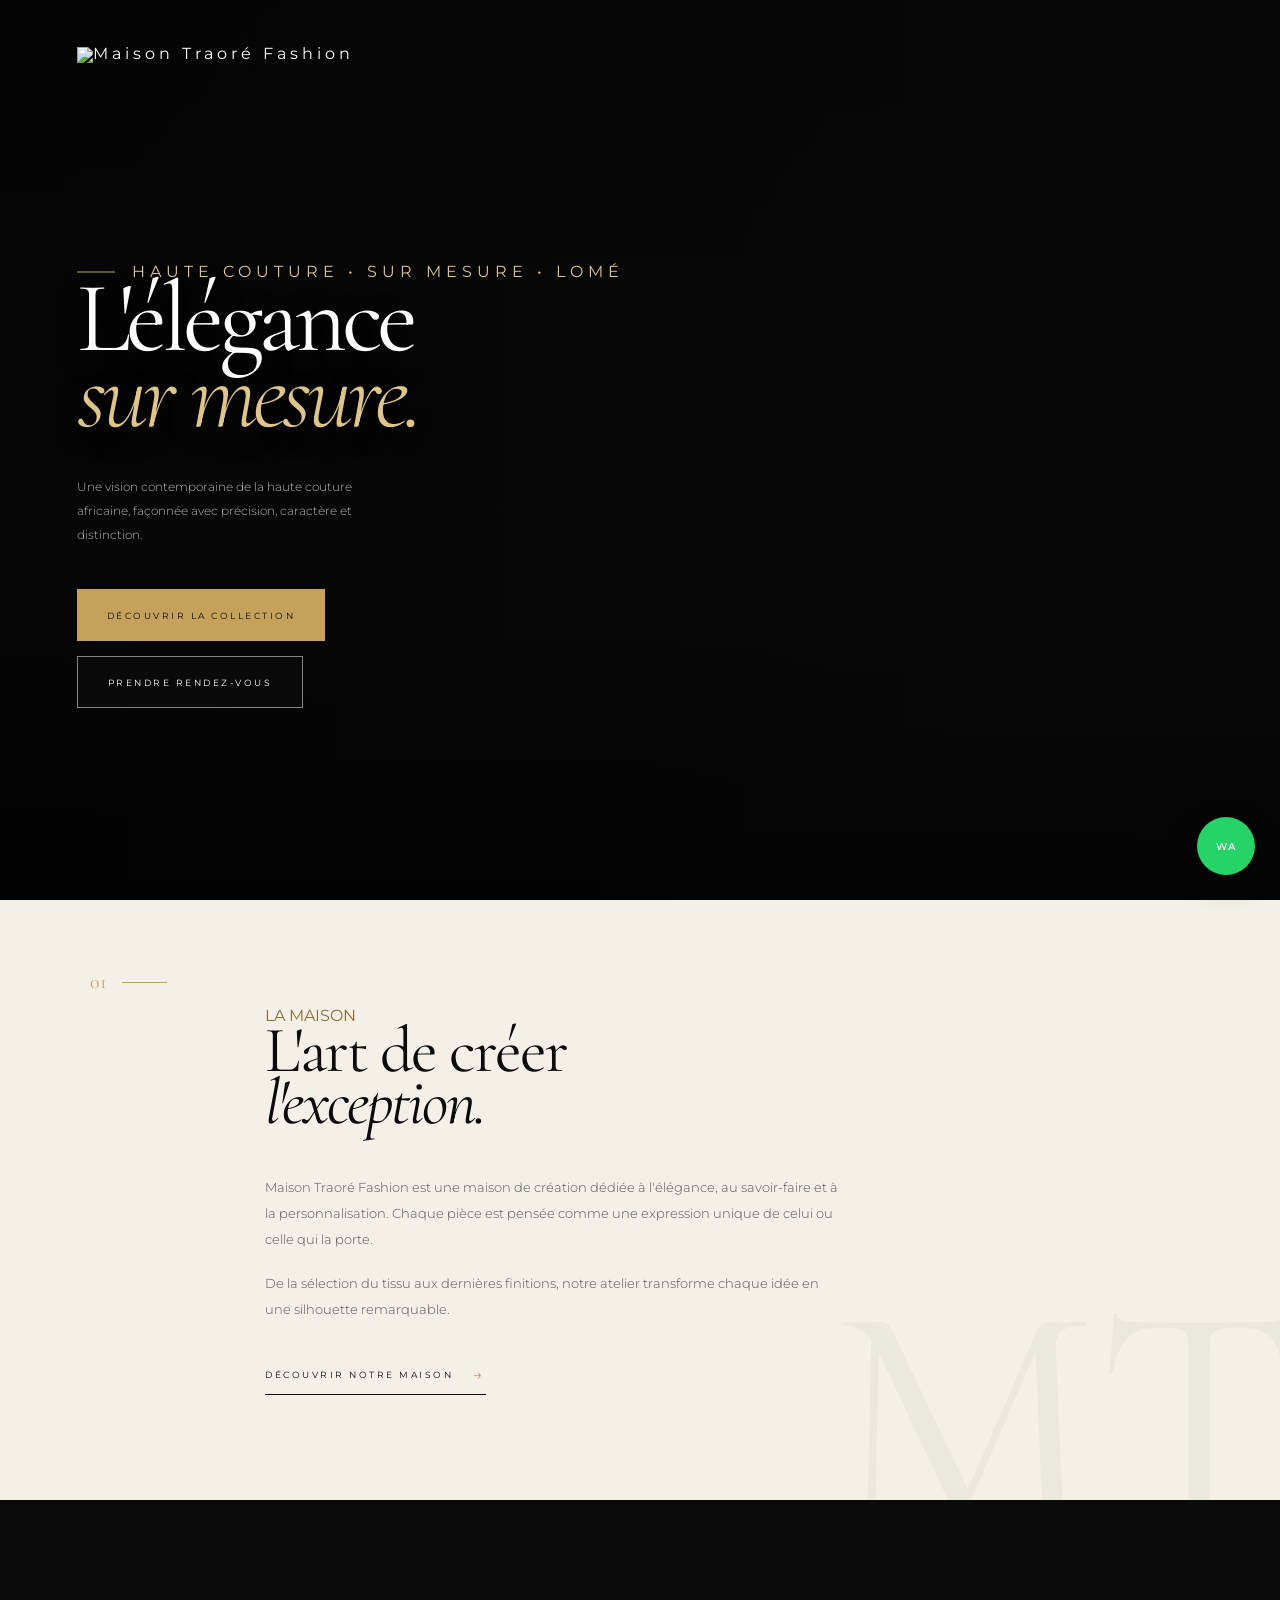
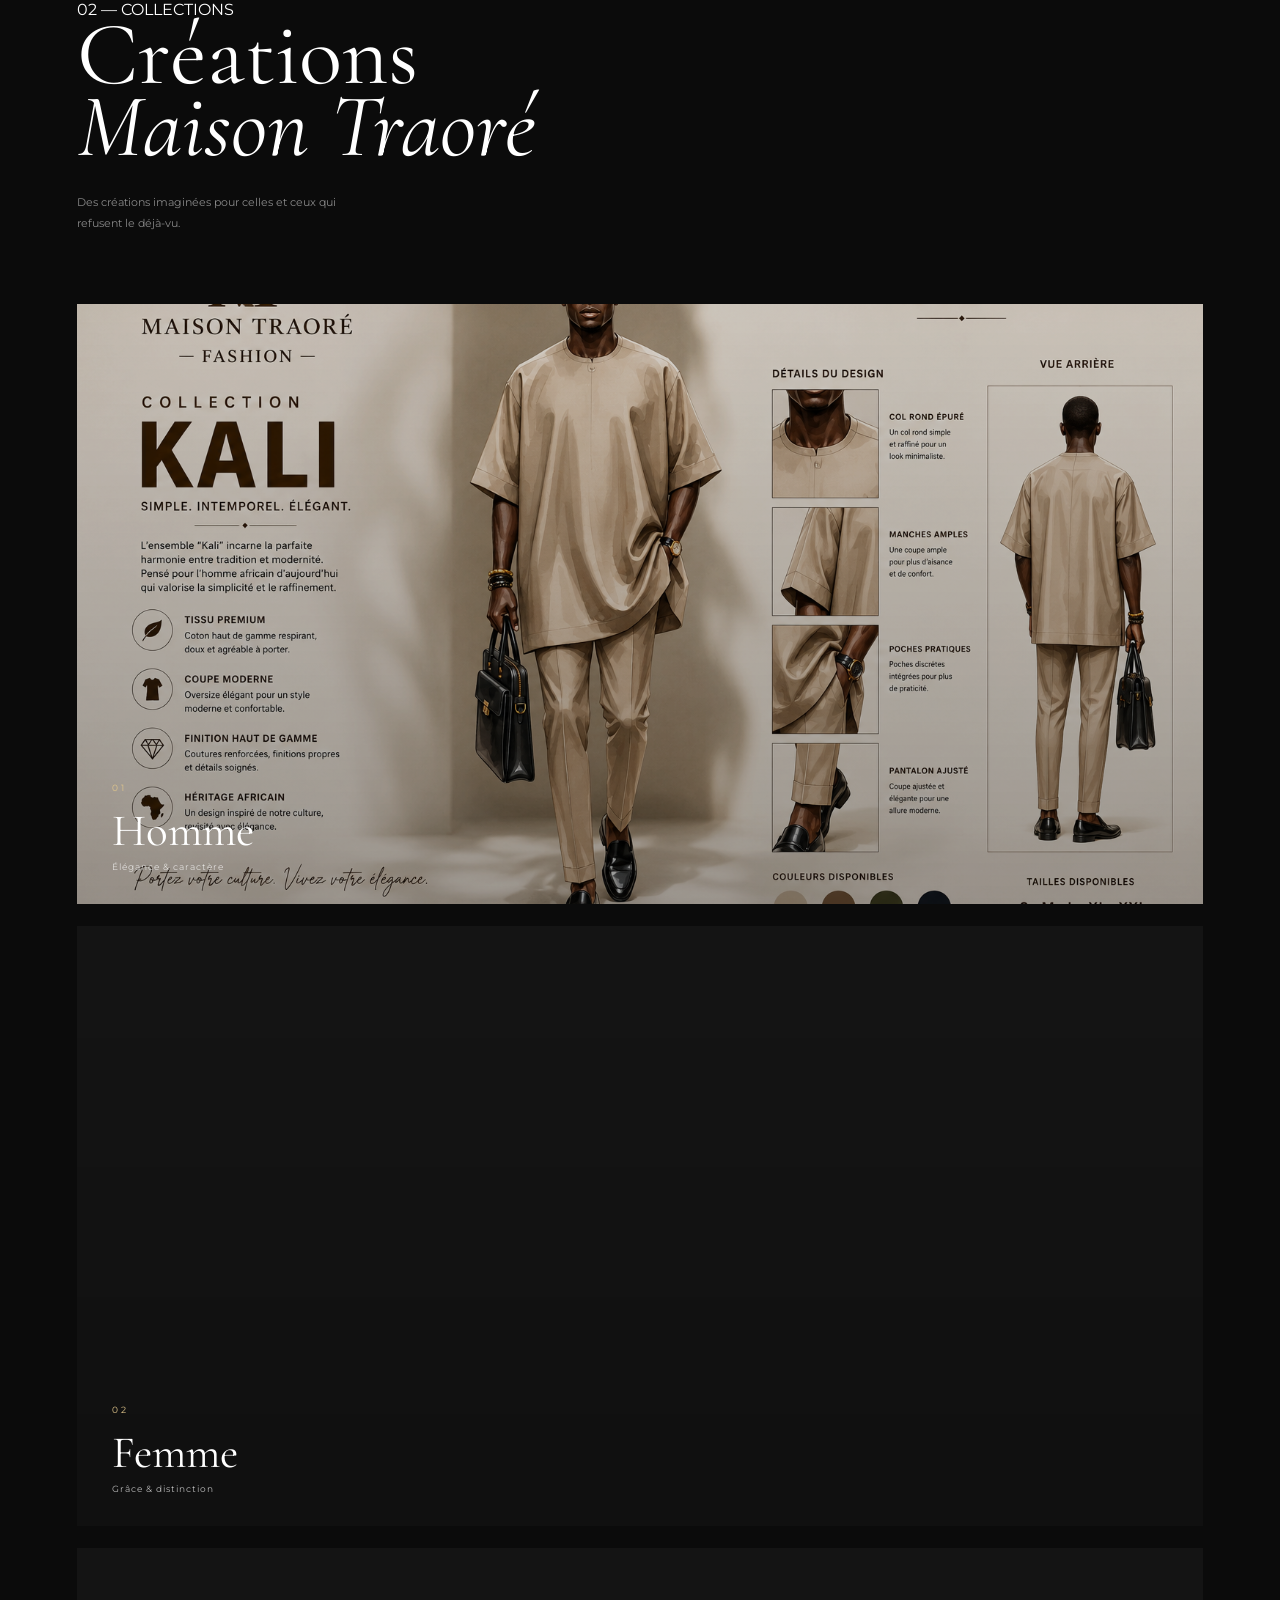
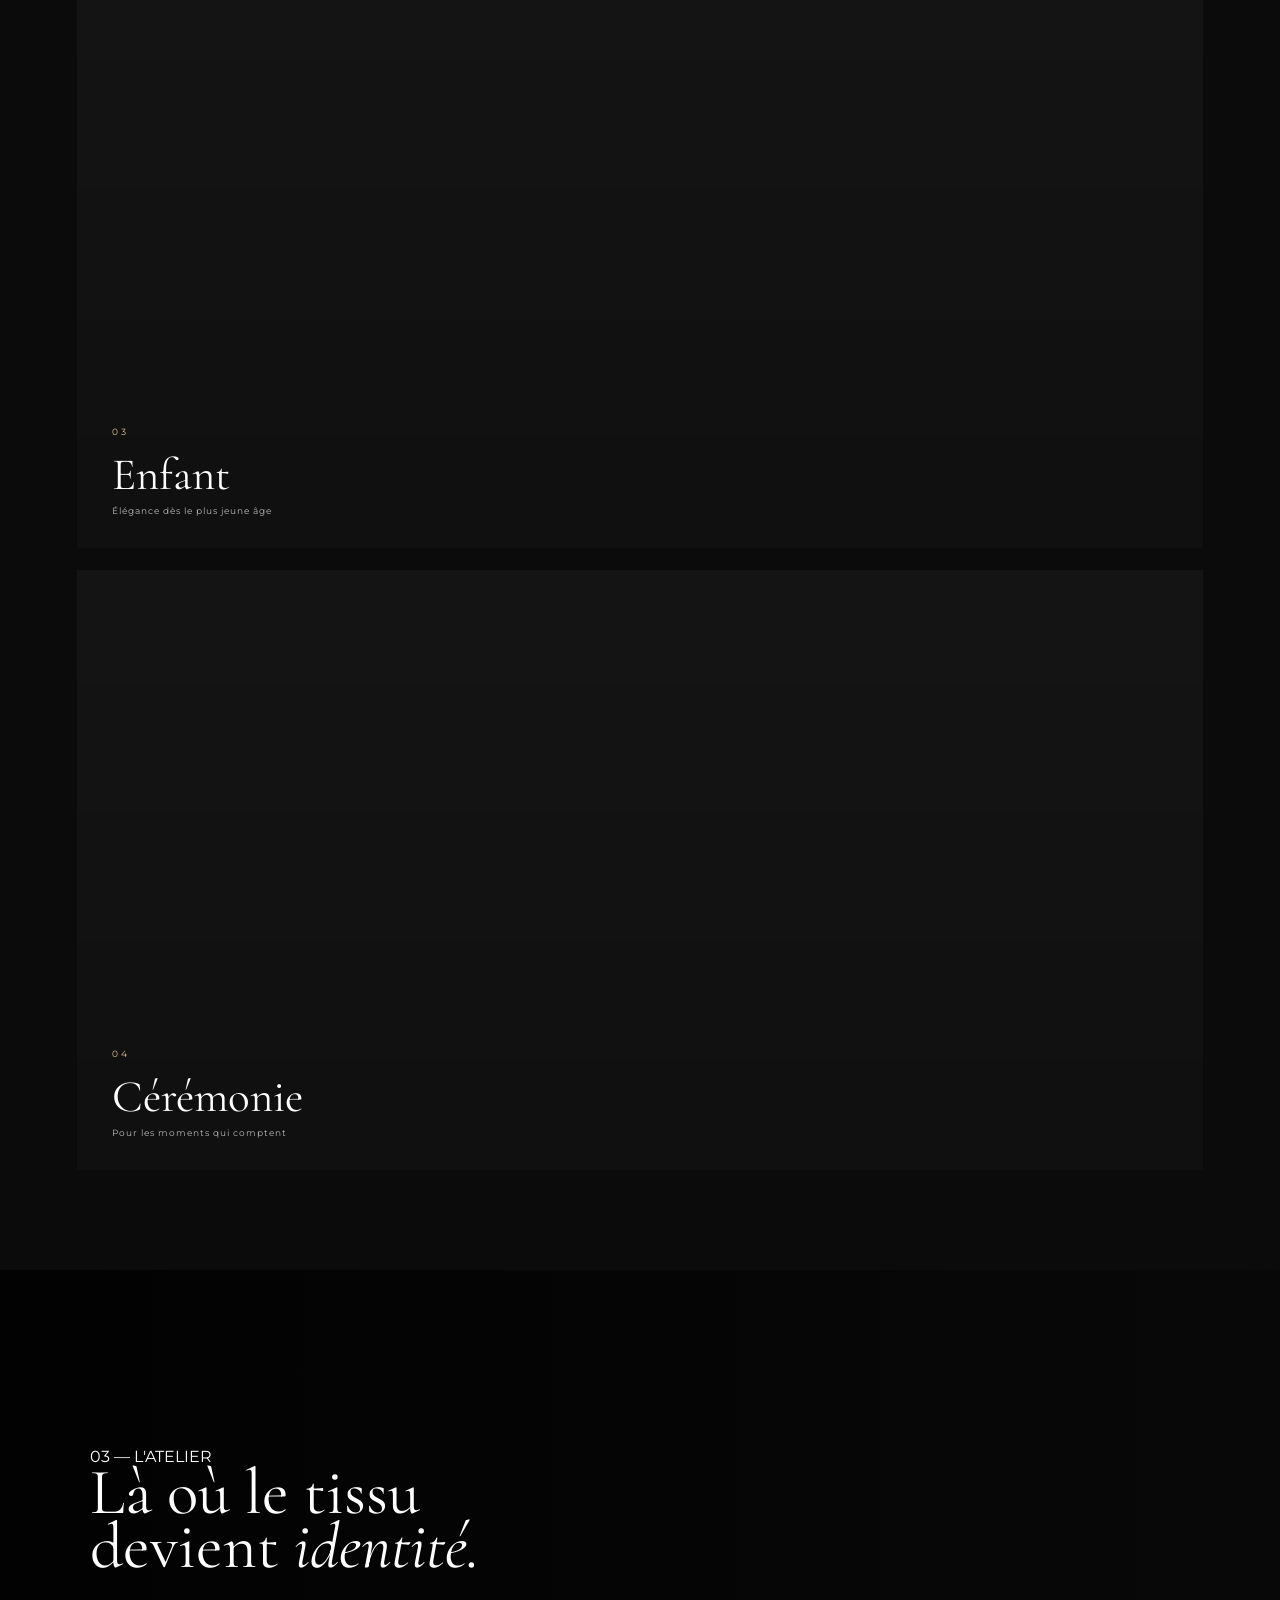
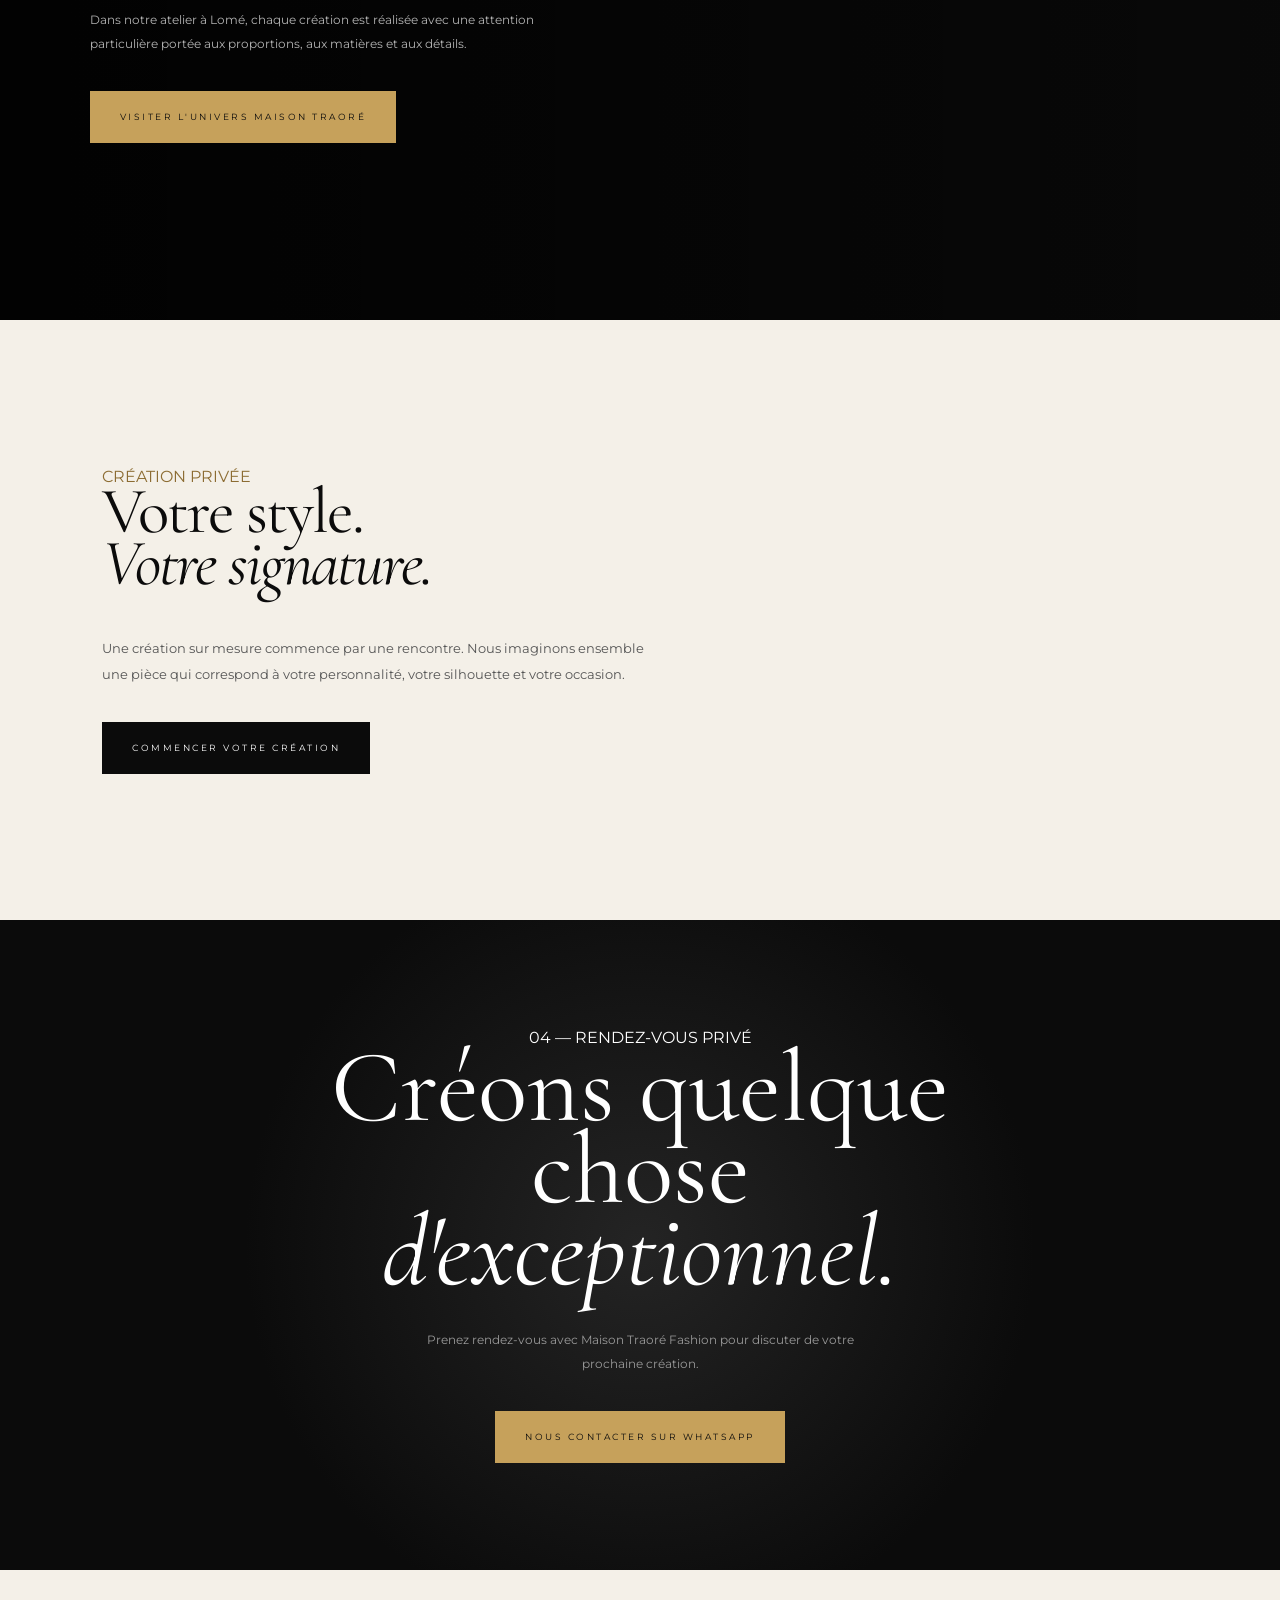
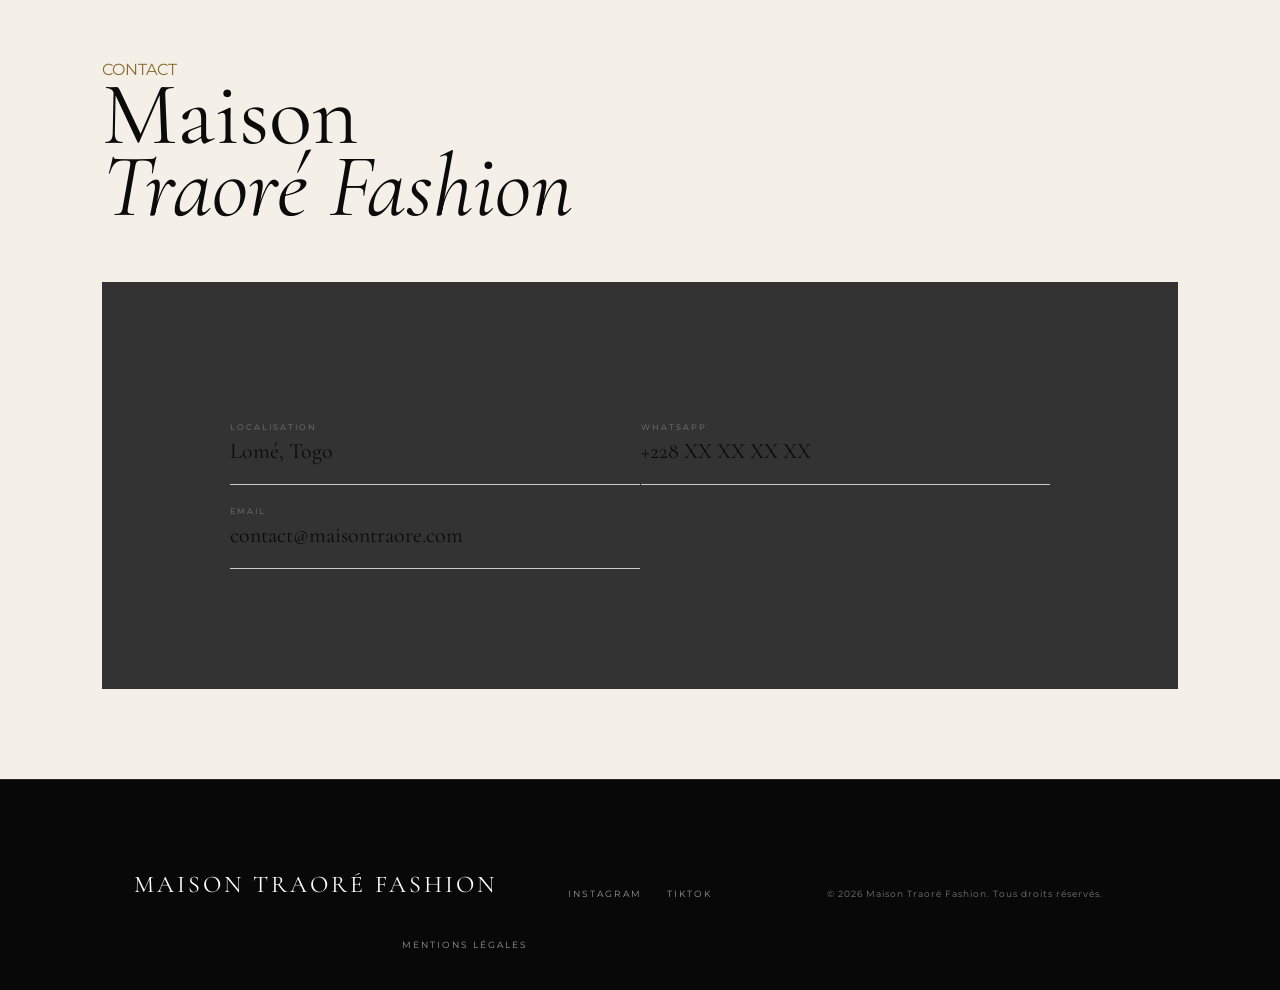
==== commit ed06cafe: "Update index.html" ====
--- a/index.html
+++ b/index.html
@@ -24,10 +24,11 @@
     <header class="header">
 
     <a href="index.html" class="logo">
-        <span>MAISON</span>
-        <strong>TRAORÉ</strong>
-        <span>FASHION</span>
-    </a>
+    <img
+        src="images/logo.jpeg"
+        alt="Maison Traoré Fashion"
+    >
+</a>
 
     <nav class="navigation">
 
--- a/css/style.css
+++ b/css/style.css
@@ -2728,3 +2728,41 @@
     }
 
 }
+/* ================= FOOTER SOCIAL ================= */
+
+.footer-social {
+    display: flex;
+
+    align-items: center;
+
+    gap: 25px;
+}
+
+.footer-social a {
+    color: #999;
+
+    font-size: 9px;
+
+    letter-spacing: 2px;
+
+    text-transform: uppercase;
+
+    text-decoration: none;
+
+    transition: color 0.3s ease;
+}
+
+.footer-social a:hover {
+    color: var(--gold);
+}
+
+
+/* MOBILE */
+
+@media (max-width: 800px) {
+
+    .footer-social {
+        gap: 20px;
+    }
+
+}
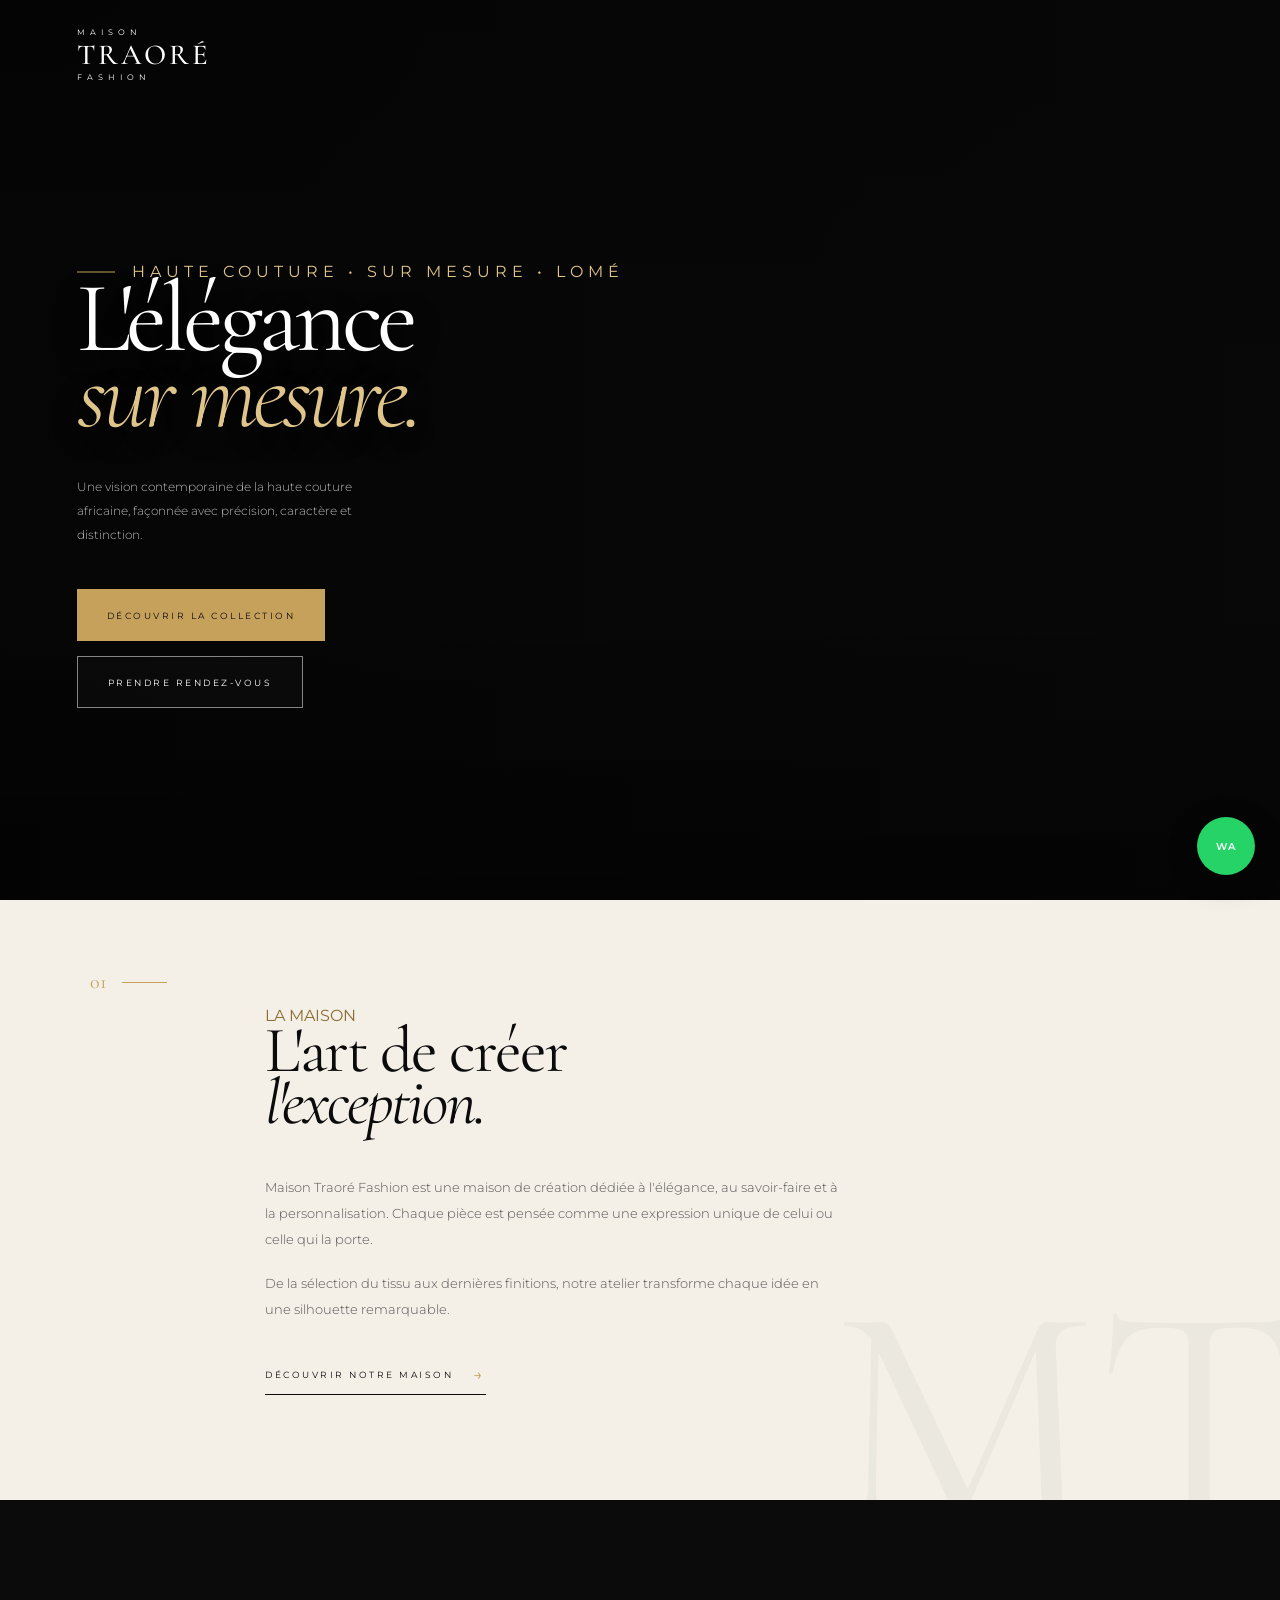
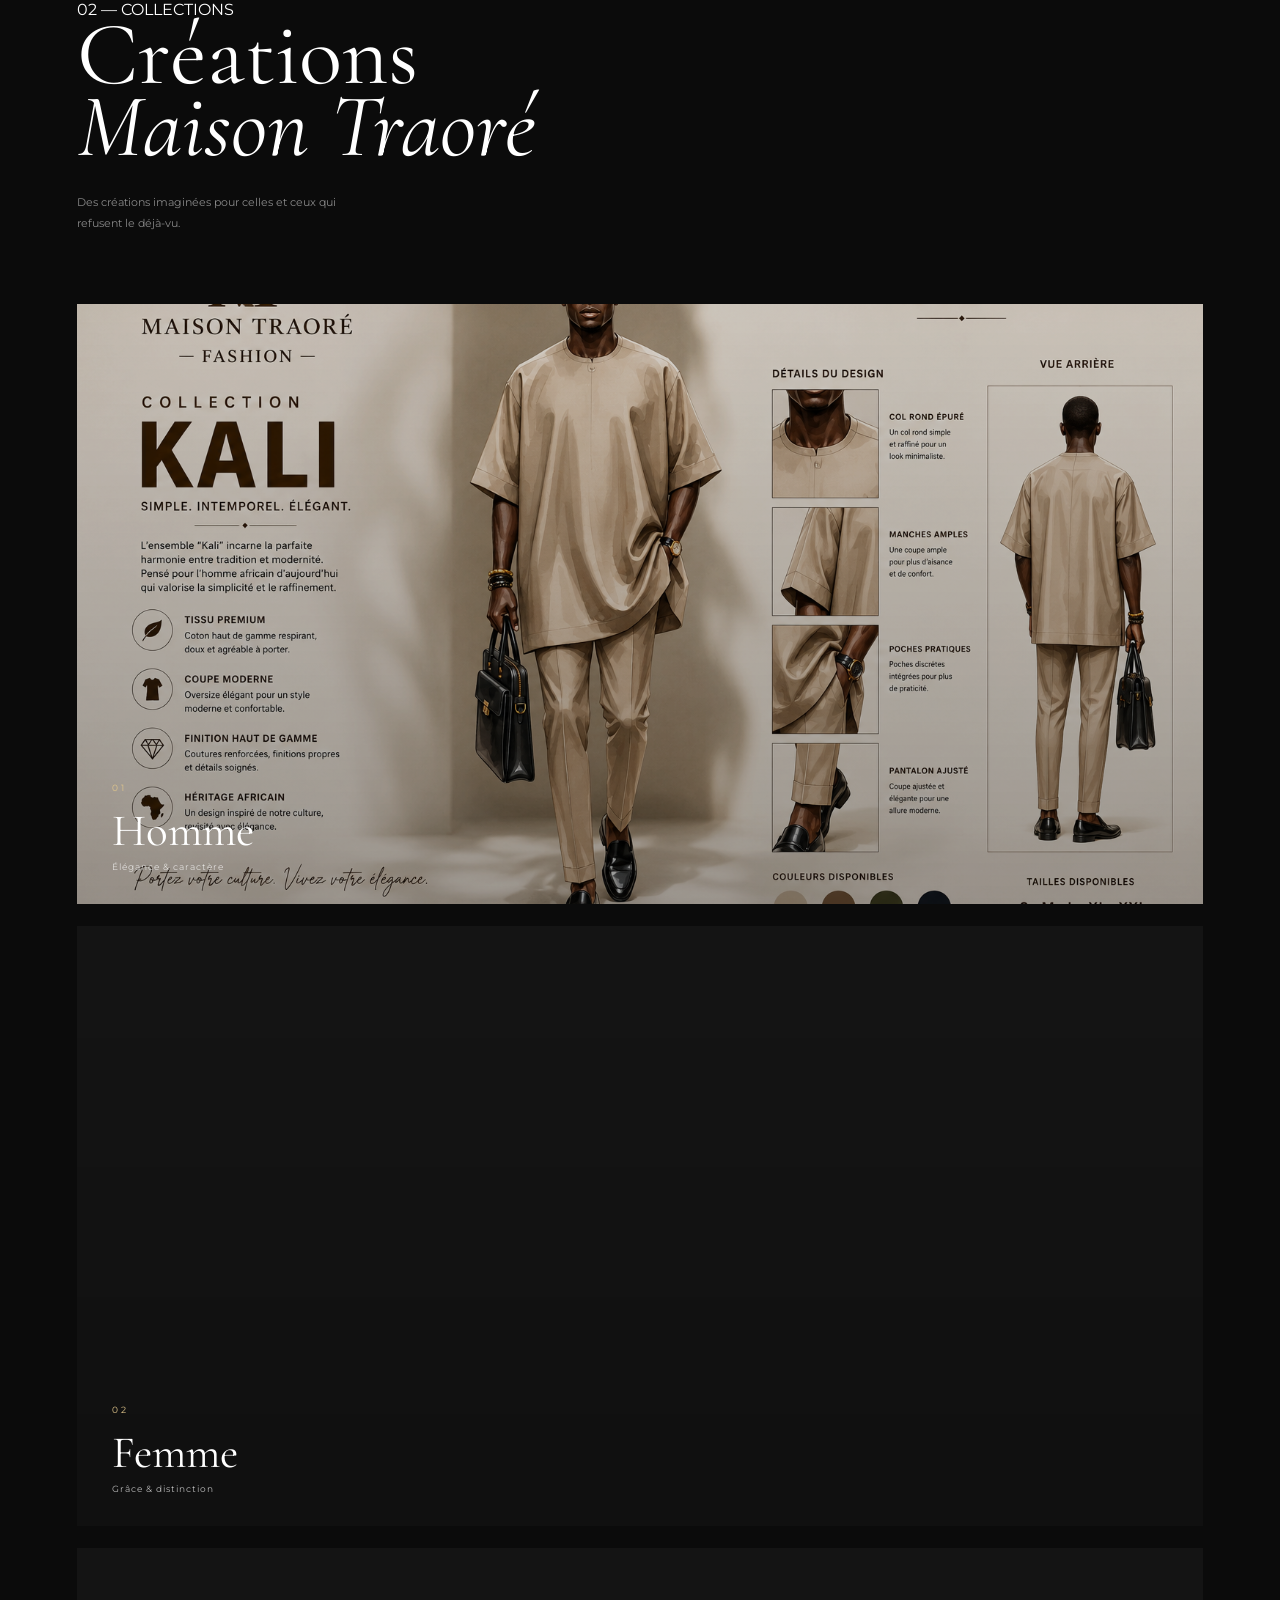
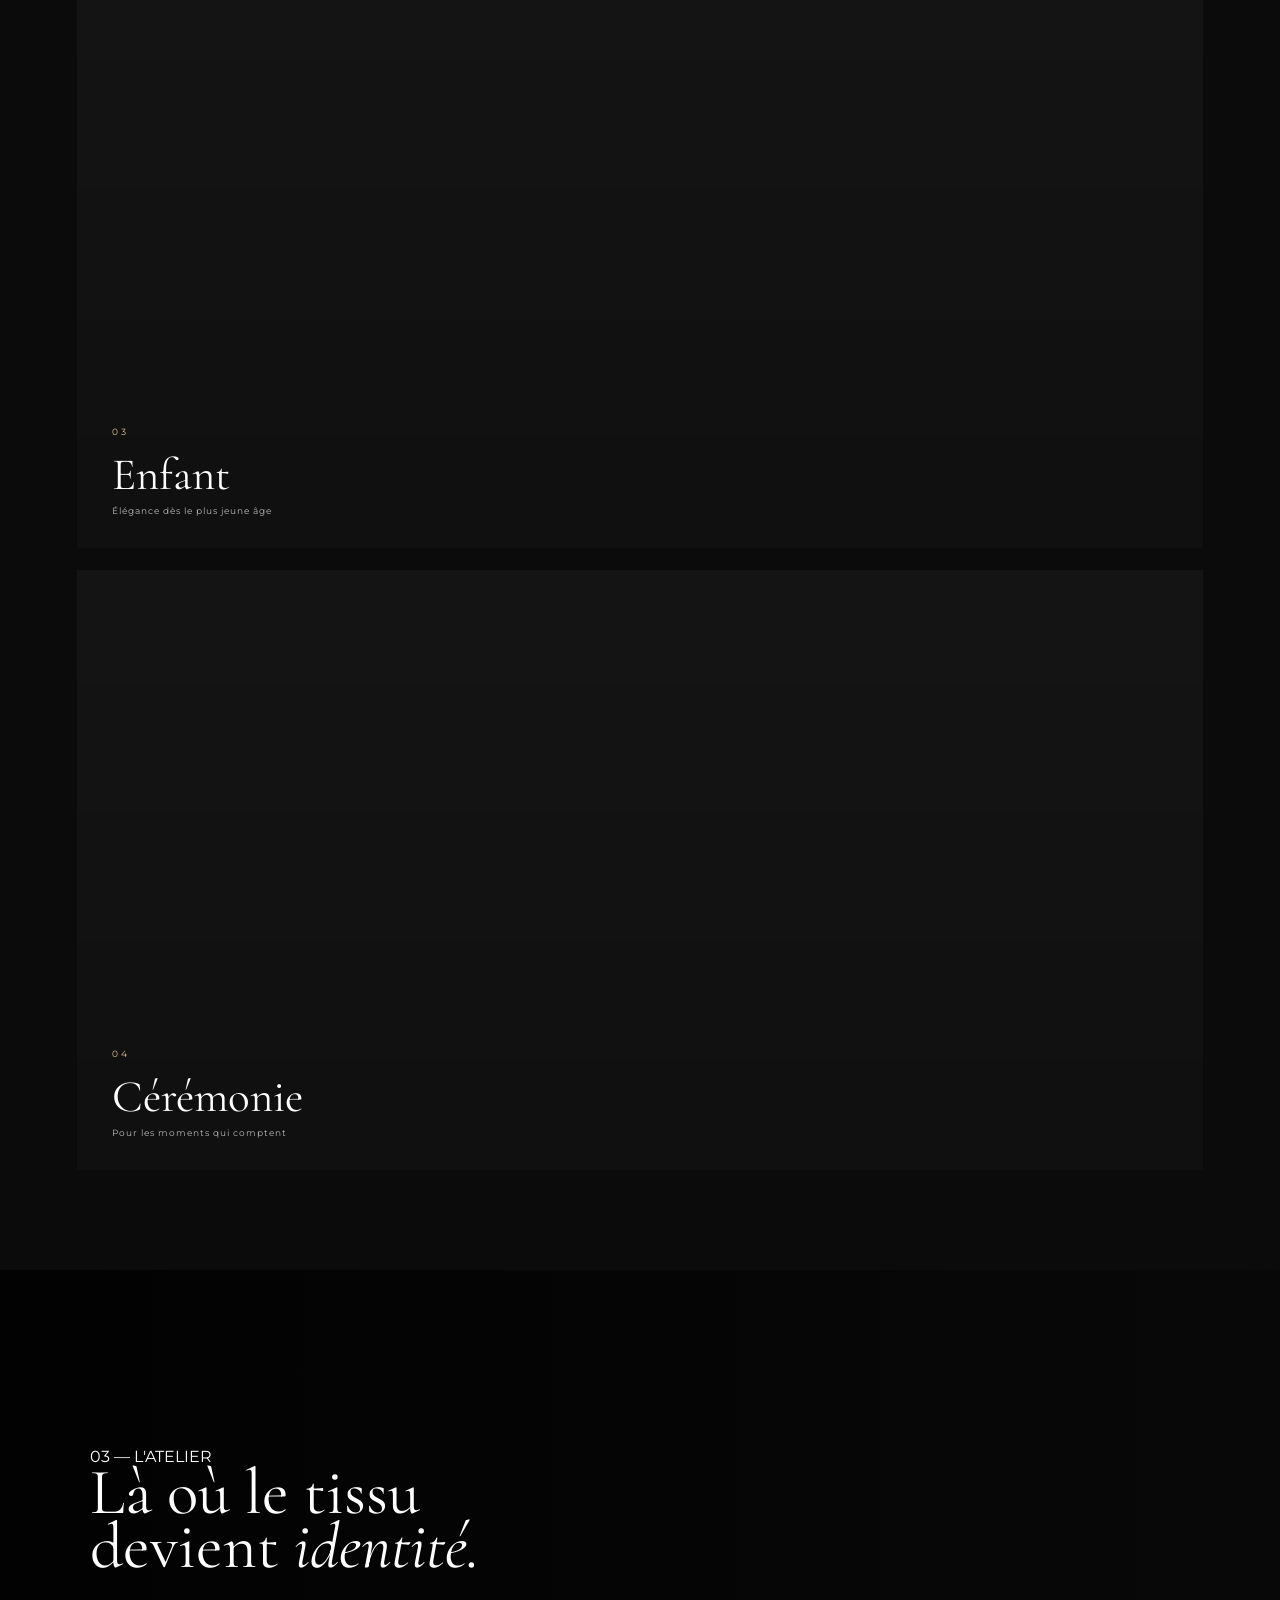
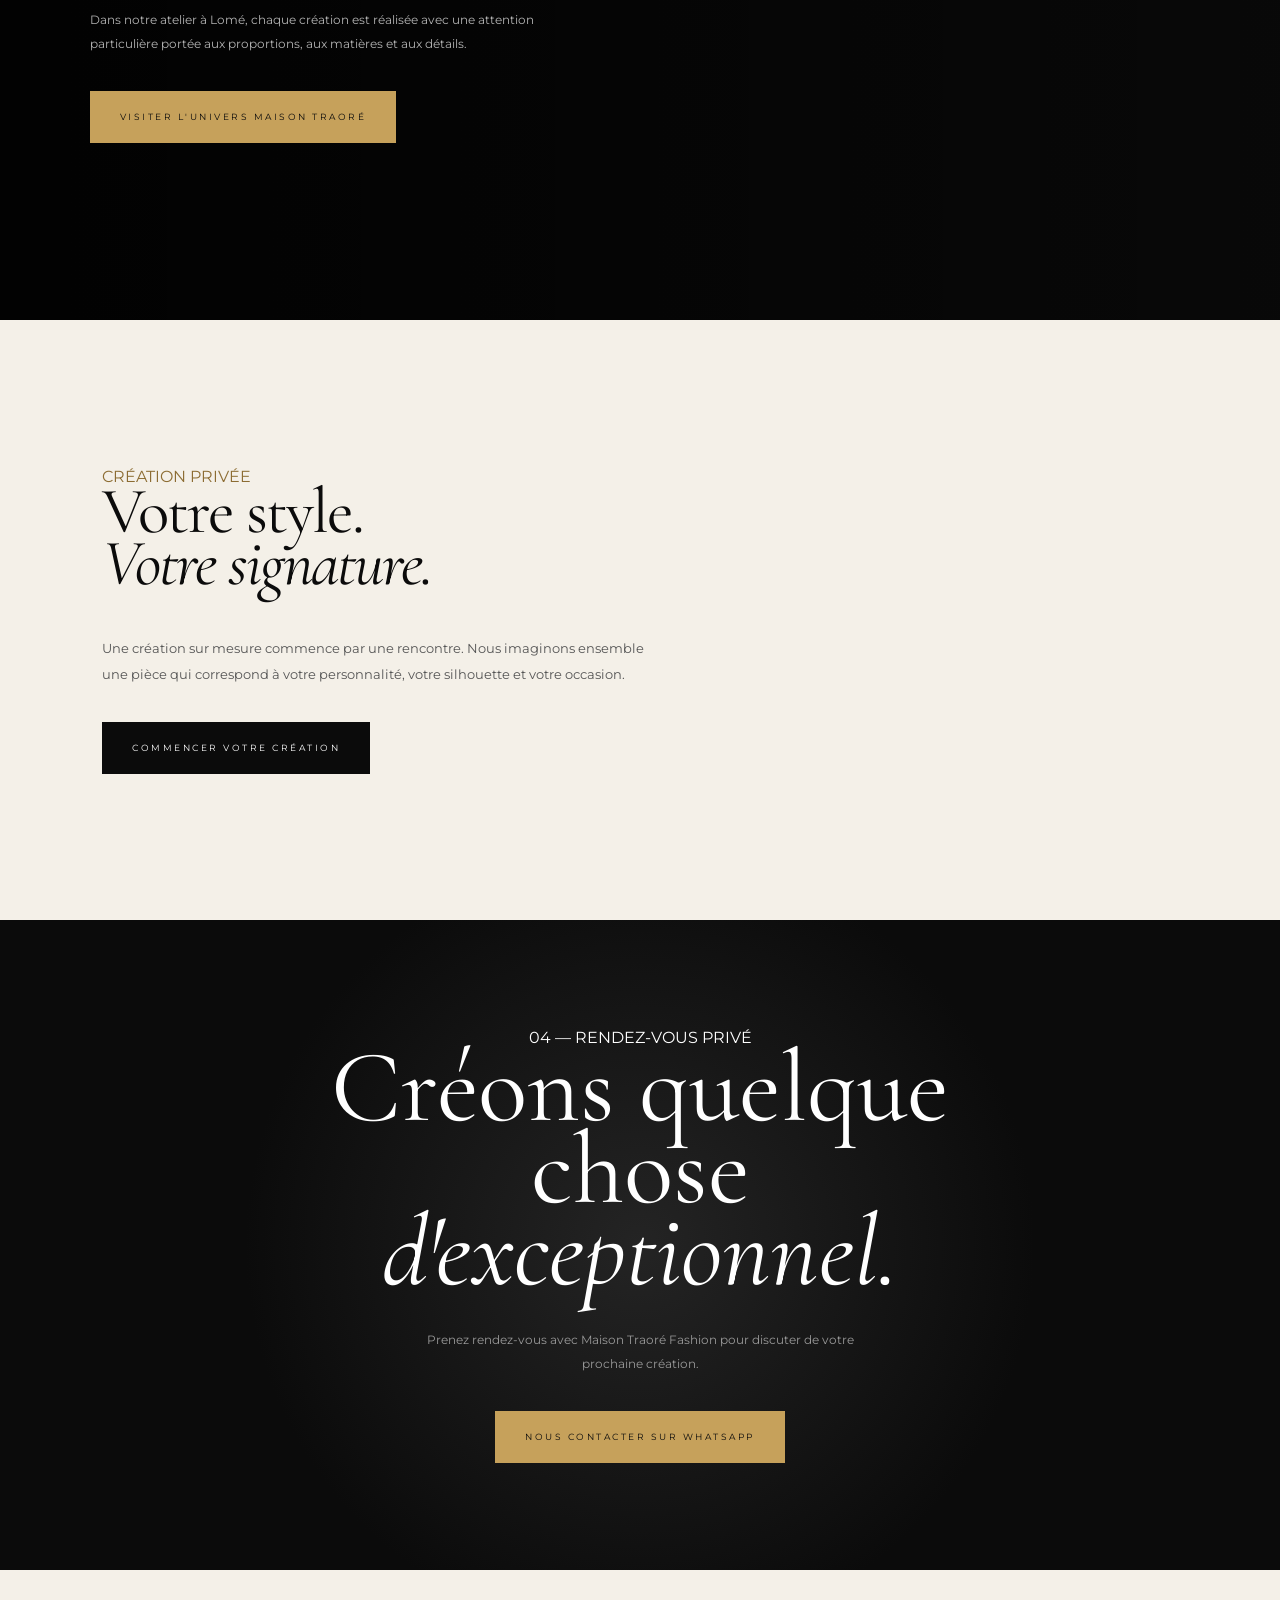
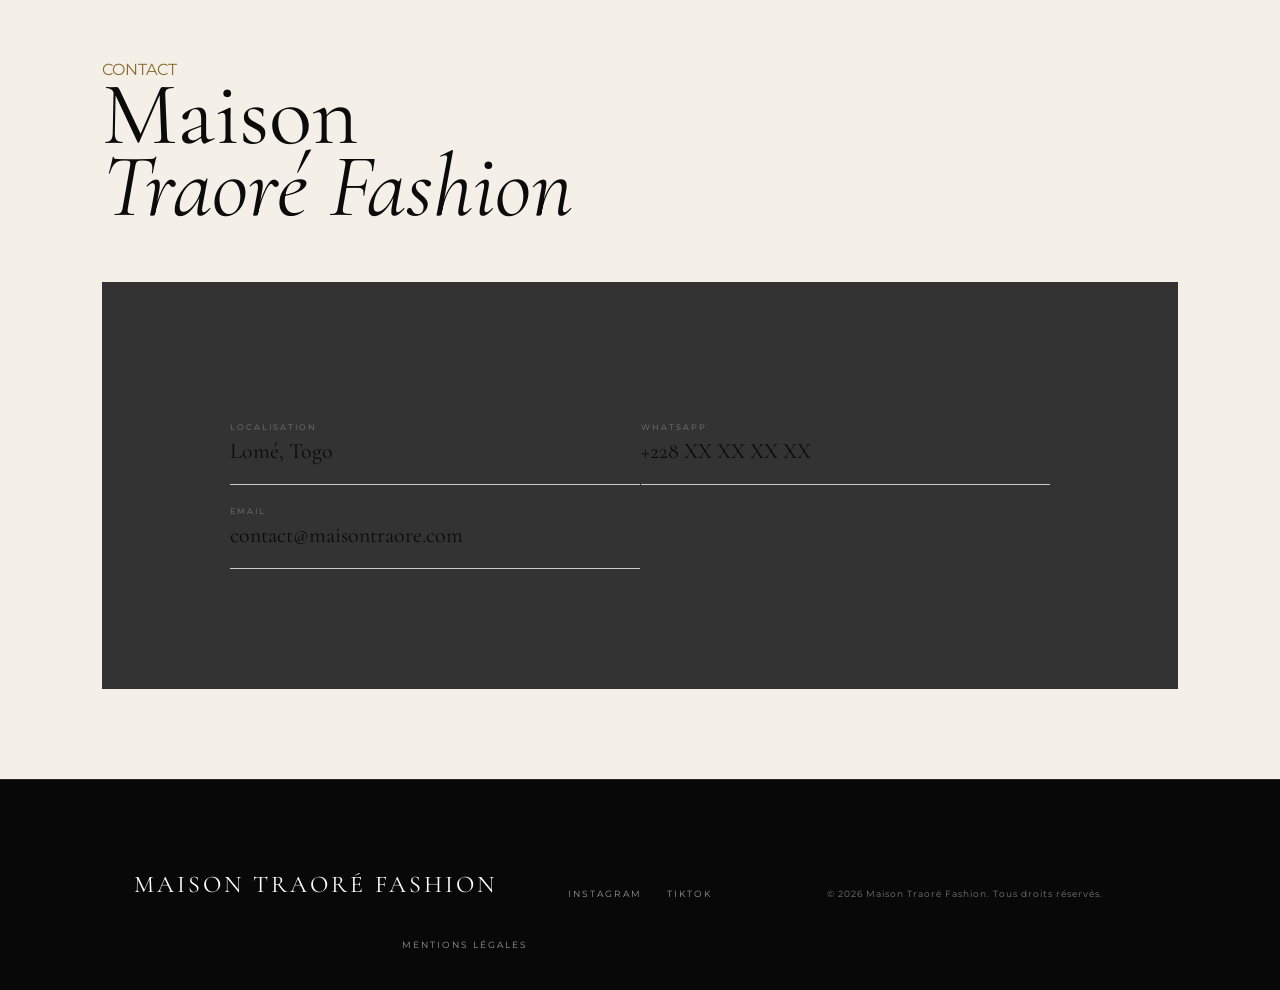
==== commit c52af323: "Update index.html" ====
--- a/index.html
+++ b/index.html
@@ -24,10 +24,9 @@
     <header class="header">
 
     <a href="index.html" class="logo">
-    <img
-        src="images/logo.jpeg"
-        alt="Maison Traoré Fashion"
-    >
+    <span>MAISON</span>
+    <strong>TRAORÉ</strong>
+    <span>FASHION</span>
 </a>
 
     <nav class="navigation">
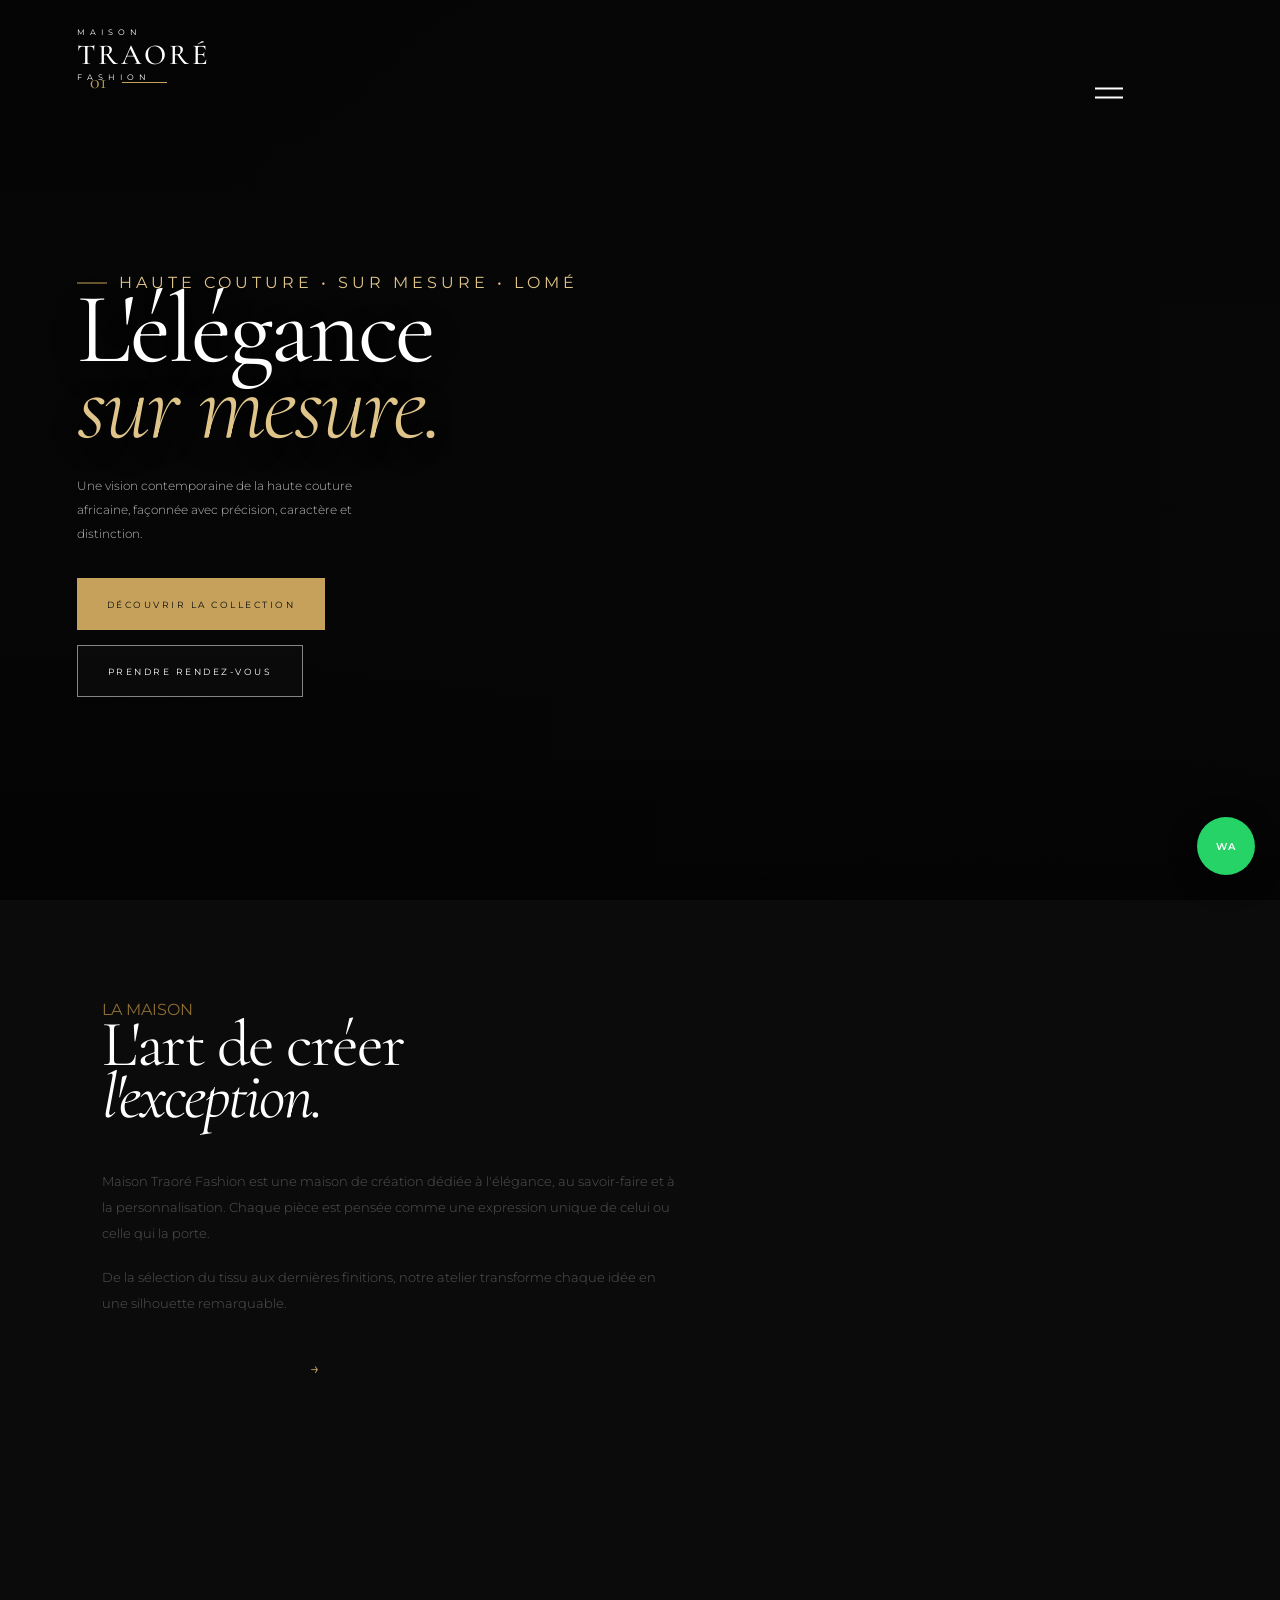
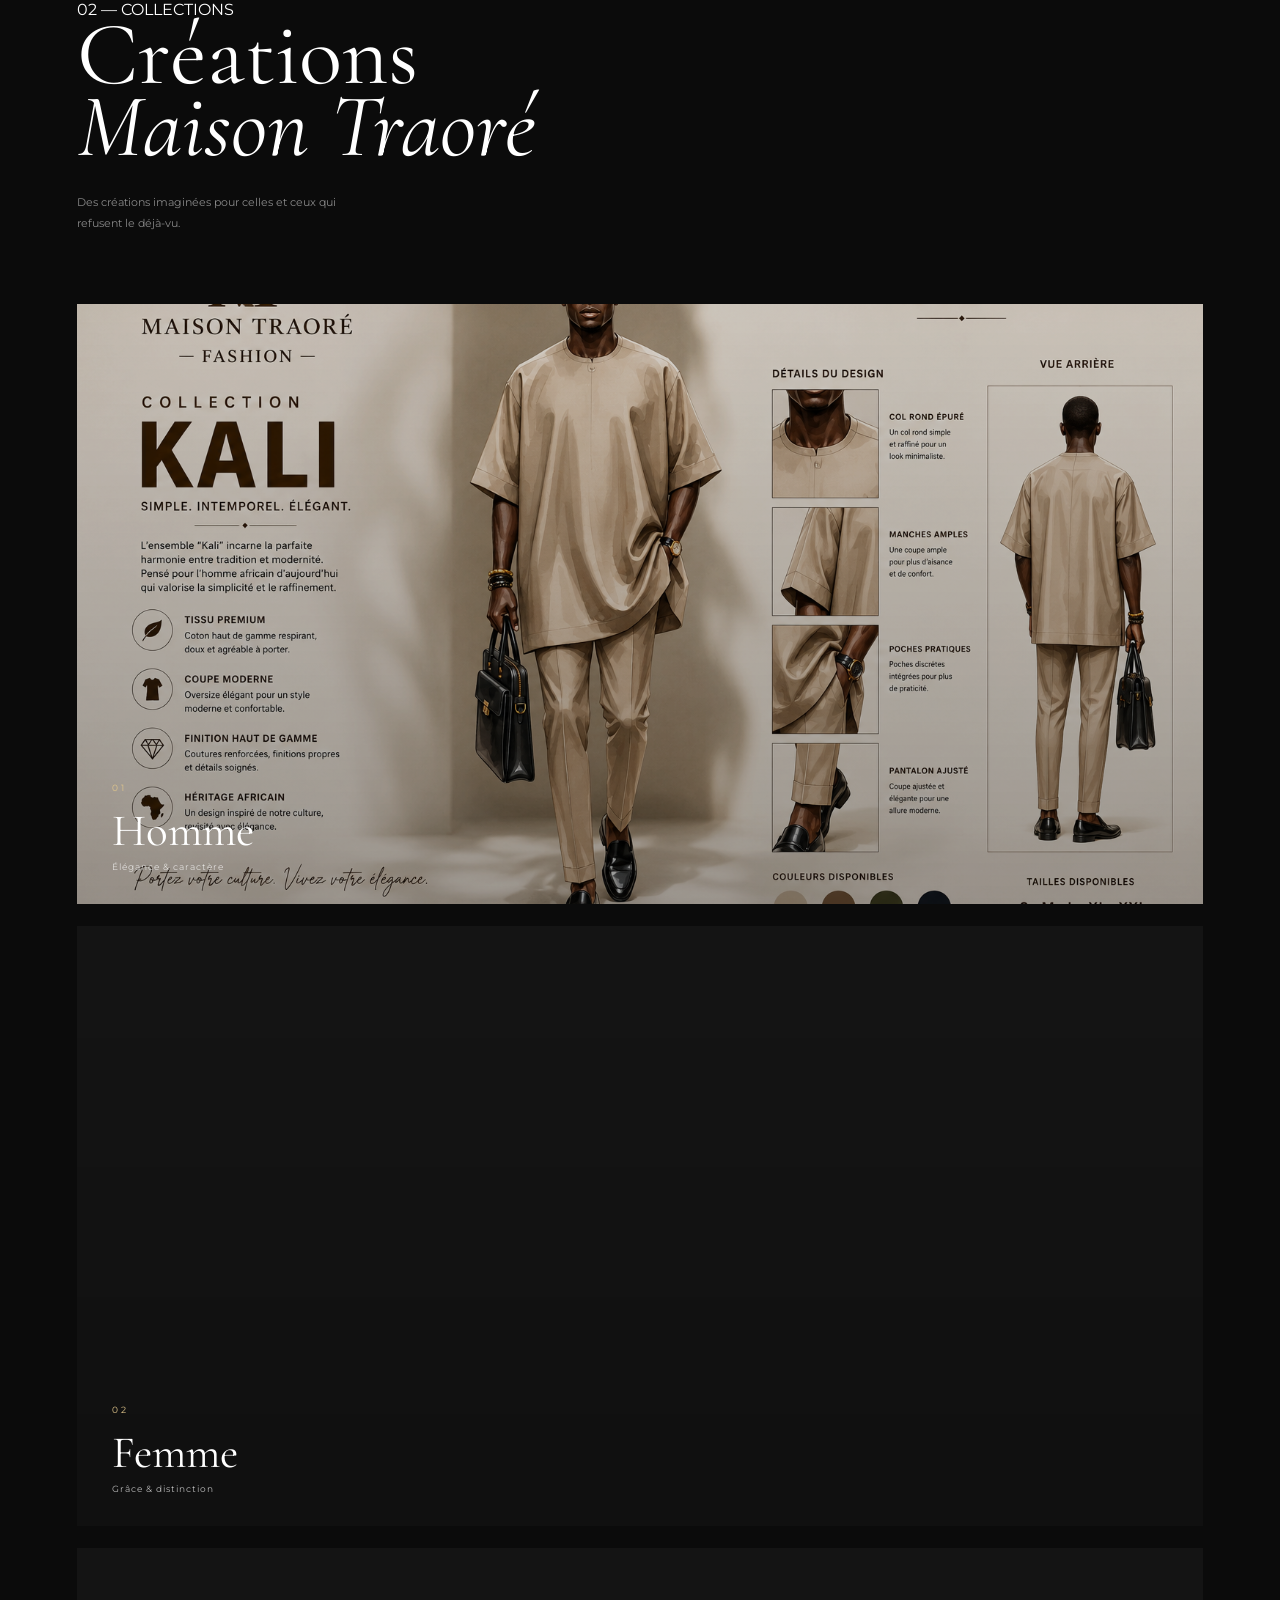
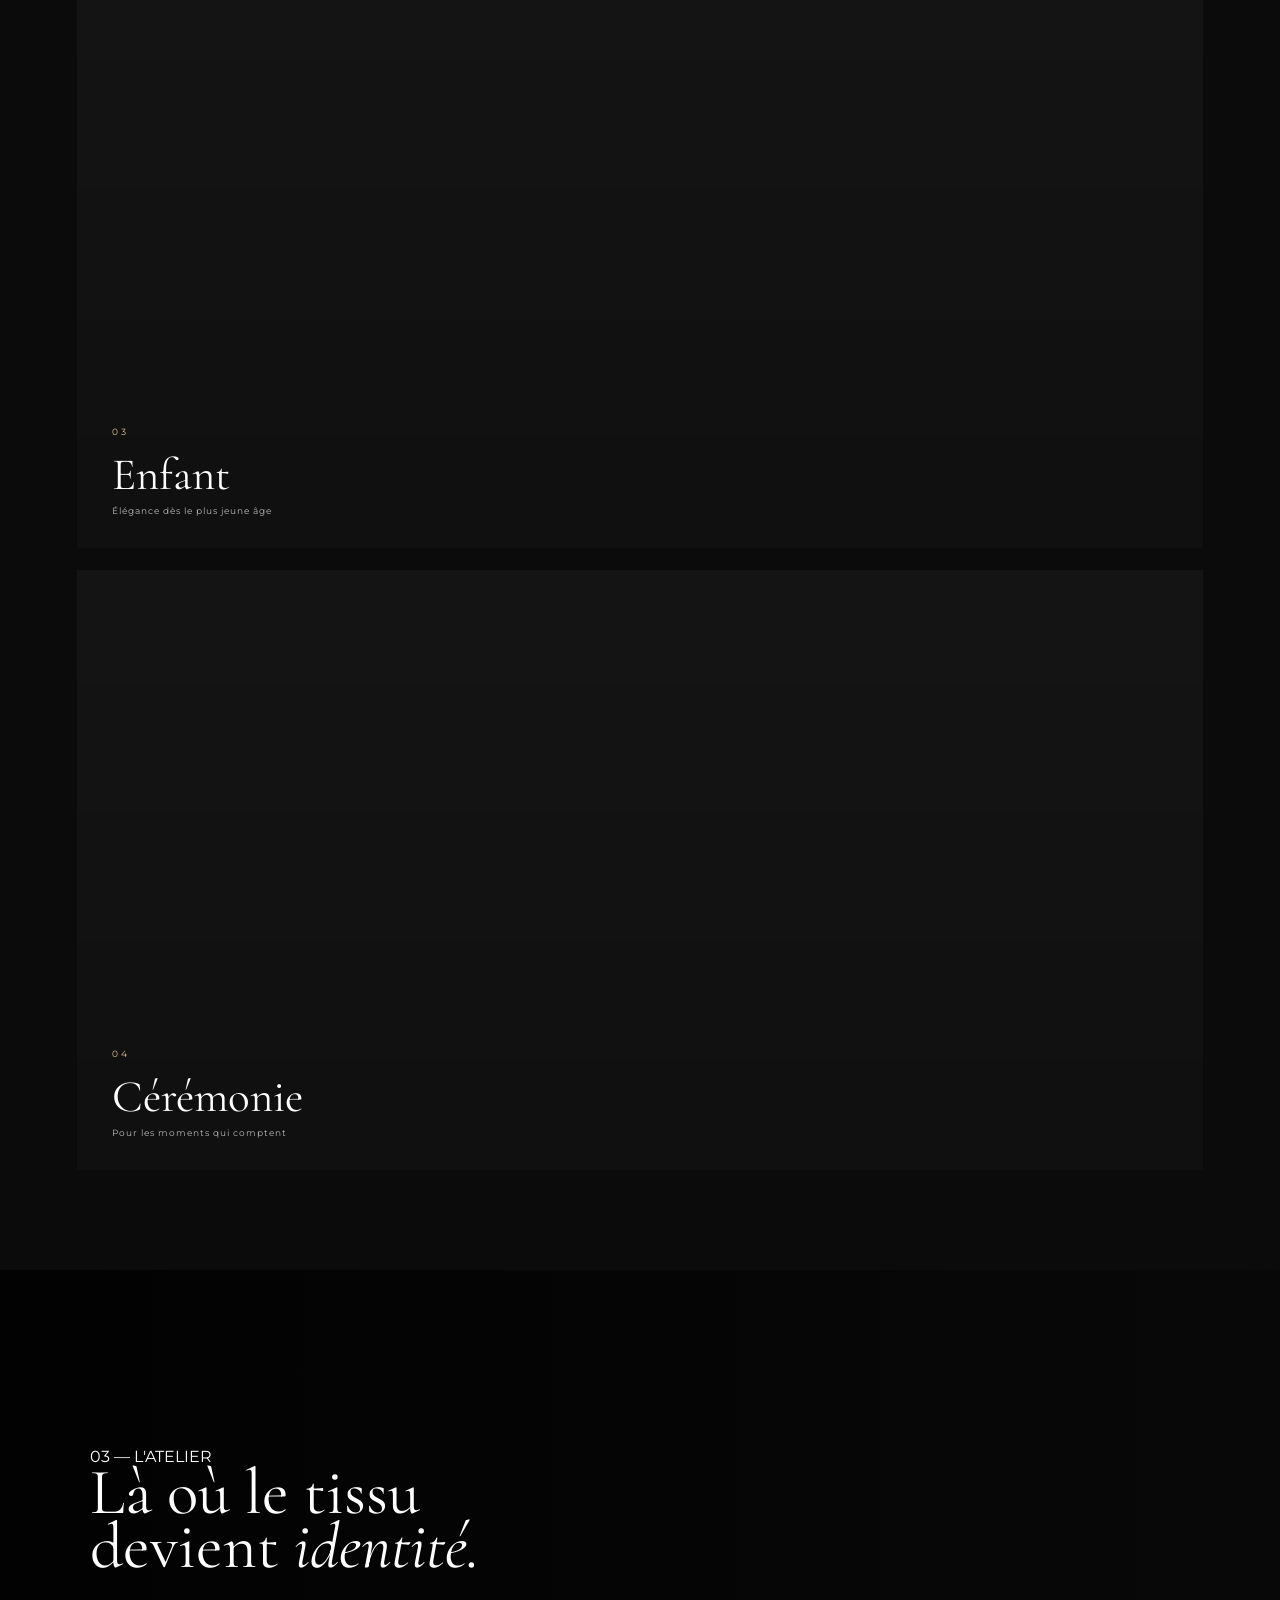
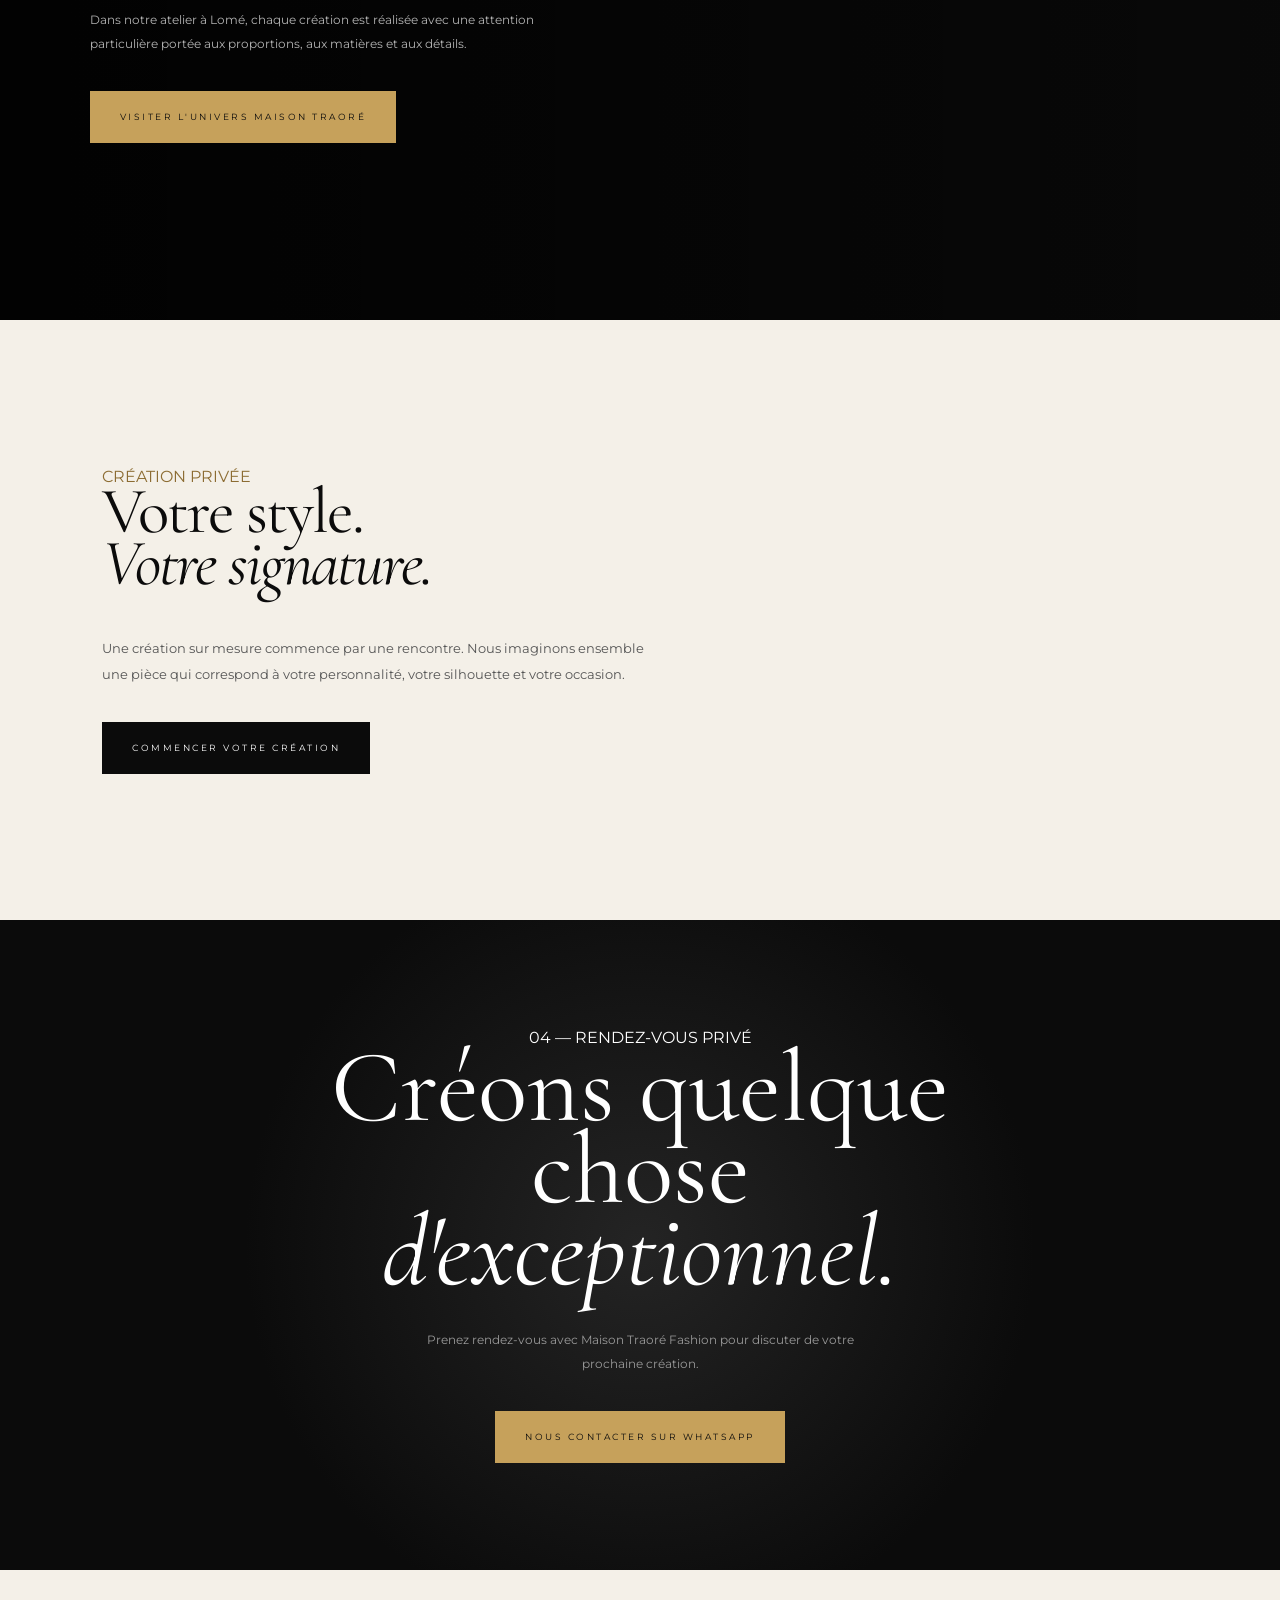
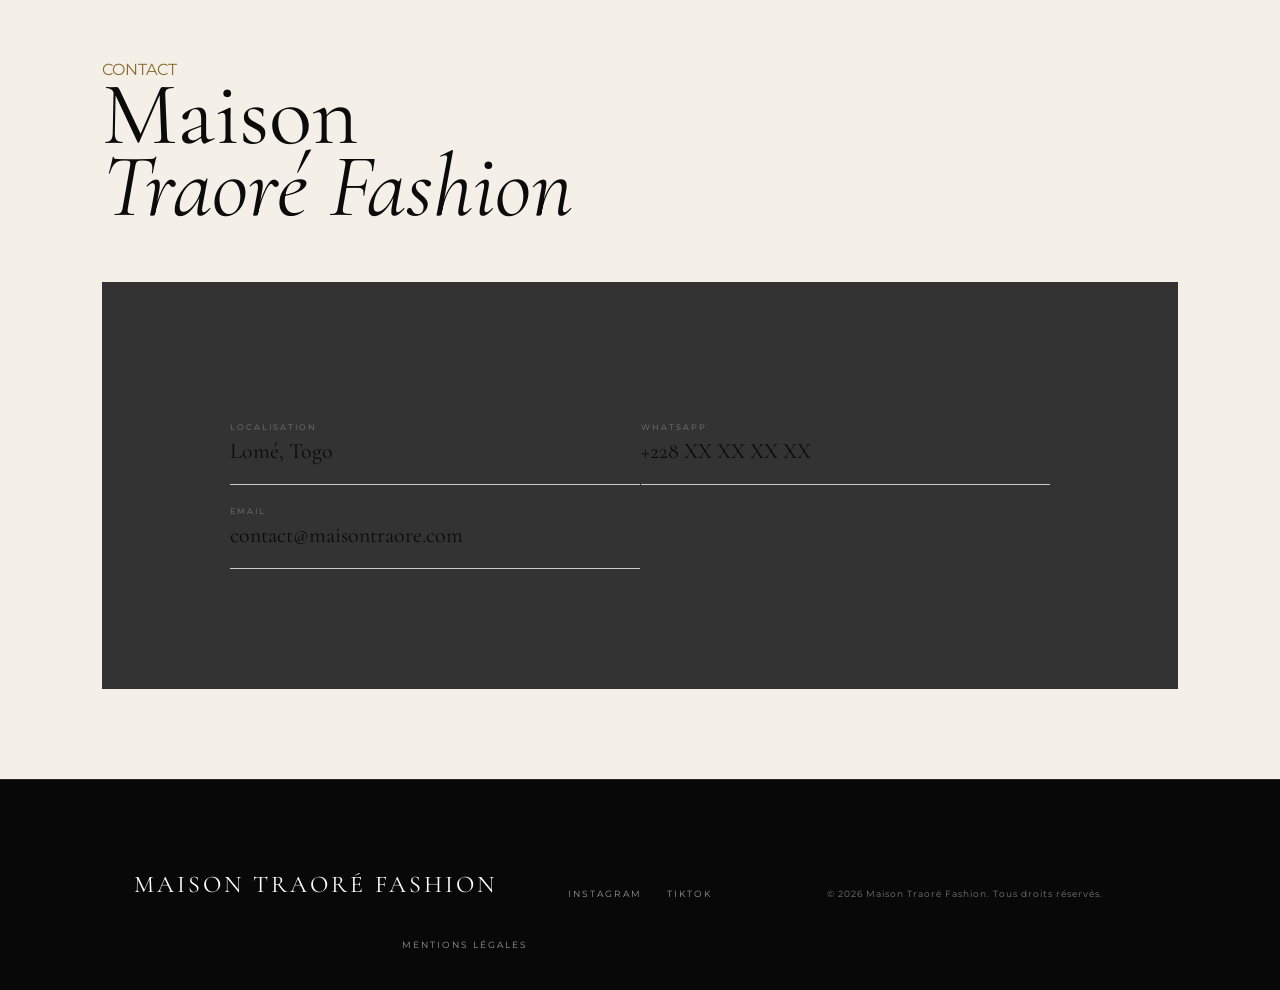
==== commit ea666295: "index.html aktualisieren" ====
--- a/index.html
+++ b/index.html
@@ -49,12 +49,18 @@
         Rendez-vous
     </a>
 
-    <button class="menu-button" aria-label="Menu">
-
-        <span></span>
-        <span></span>
-
-    </button>
+    <button
+    class="menu-button"
+    type="button"
+    aria-label="Menu"
+    onclick="
+        document.querySelector('.navigation').classList.toggle('menu-open');
+        this.classList.toggle('active');
+    "
+>
+    <span></span>
+    <span></span>
+</button>
 
 </header>
 
--- a/css/style.css
+++ b/css/style.css
@@ -397,9 +397,114 @@
 
 /* ================= HERO MOBILE ================= */
 
-@media (max-width: 800px) {
-
-    .hero {
+.menu-button {
+    position: absolute;
+
+    top: 50%;
+    right: 6vw;
+
+    transform: translateY(-50%);
+
+    display: flex !important;
+
+    width: 42px;
+    height: 42px;
+
+    padding: 0;
+
+    border: none;
+
+    background: transparent;
+
+    flex-direction: column;
+
+    align-items: center;
+    justify-content: center;
+
+    gap: 8px;
+
+    cursor: pointer;
+
+    z-index: 9999;
+
+    -webkit-appearance: none;
+}
+
+.menu-button span {
+    display: block;
+
+    width: 28px;
+    height: 2px;
+
+    background: var(--white);
+
+    opacity: 1;
+
+    transition:
+        transform 0.3s ease,
+        opacity 0.3s ease;
+}
+
+
+/* MENU OUVERT */
+
+.menu-button.active span:first-child {
+    transform: translateY(5px) rotate(45deg);
+}
+
+.menu-button.active span:last-child {
+    transform: translateY(-5px) rotate(-45deg);
+}
+/* ================= MOBILE MENU ================= */
+
+.navigation.menu-open {
+    position: fixed;
+
+    top: 85px;
+    left: 0;
+    right: 0;
+
+    display: flex !important;
+
+    width: 100%;
+    height: calc(100vh - 85px);
+
+    padding: 60px 8vw;
+
+    flex-direction: column;
+    align-items: flex-start;
+
+    gap: 28px;
+
+    background: rgba(8, 8, 8, 0.98);
+
+    z-index: 9998;
+
+    overflow-y: auto;
+}
+
+.navigation.menu-open a {
+    display: block;
+
+    color: var(--white);
+
+    font-family: var(--serif);
+
+    font-size: 32px;
+
+    font-weight: 400;
+
+    text-decoration: none;
+
+    transition: color 0.3s ease;
+}
+
+.navigation.menu-open a:hover {
+    color: var(--gold-light);
+}
+    .hero {.section-number {
+    display: none;
+}
         min-height: 720px;
 
         height: 100svh;
@@ -656,7 +761,24 @@
 
 @media (max-width: 800px) {
 
-    .intro {
+    .intro {html,
+body {
+    width: 100%;
+    max-width: 100%;
+    overflow-x: hidden;
+}
+
+.header {
+    width: 100%;
+    max-width: 100%;
+    box-sizing: border-box;
+}
+
+.hero {
+    width: 100%;
+    max-width: 100%;
+    box-sizing: border-box;
+}
         min-height: 650px;
 
         padding: 110px 8vw;
@@ -2766,3 +2888,527 @@
     }
 
 }
+/* =====================================================
+   COLLECTION DÉCEMBRE 2026
+   ===================================================== */
+
+.decembre-hero {
+    position: relative;
+
+    min-height: 850px;
+    height: 100vh;
+
+    display: flex;
+    align-items: center;
+
+    overflow: hidden;
+
+    background: #080808;
+}
+
+.decembre-hero-image {
+    position: absolute;
+    inset: 0;
+
+    background-image: url("../images/collection-decembre-2026.jpg");
+    background-size: cover;
+    background-position: center;
+}
+
+.decembre-hero-overlay {
+    position: absolute;
+    inset: 0;
+
+    background:
+        linear-gradient(
+            90deg,
+            rgba(5,5,5,0.94) 0%,
+            rgba(5,5,5,0.68) 38%,
+            rgba(5,5,5,0.18) 100%
+        );
+}
+
+.decembre-hero-content {
+    position: relative;
+    z-index: 2;
+
+    width: min(700px, 86%);
+
+    margin-left: 9vw;
+
+    padding-top: 70px;
+}
+
+.decembre-hero h1 {
+    margin: 0;
+
+    font-family: var(--serif);
+
+    font-size: clamp(65px, 8vw, 125px);
+
+    line-height: 0.78;
+
+    font-weight: 400;
+
+    letter-spacing: -4px;
+}
+
+.decembre-hero h1 em {
+    color: var(--gold-light);
+
+    font-style: italic;
+}
+
+.decembre-intro {
+    max-width: 450px;
+
+    margin: 40px 0;
+
+    color: rgba(255,255,255,0.75);
+
+    font-size: 13px;
+
+    line-height: 2;
+}
+
+
+/* =====================================================
+   INTRODUCTION
+   ===================================================== */
+
+.decembre-introduction {
+    position: relative;
+
+    padding: 150px 12vw;
+
+    background: var(--cream);
+
+    color: var(--black);
+
+    overflow: hidden;
+}
+
+.decembre-introduction::after {
+    content: "2026";
+
+    position: absolute;
+
+    right: -30px;
+    bottom: -90px;
+
+    font-family: var(--serif);
+
+    font-size: 300px;
+
+    line-height: 1;
+
+    color: rgba(0,0,0,0.035);
+
+    pointer-events: none;
+}
+
+.decembre-introduction h2 {
+    position: relative;
+    z-index: 1;
+
+    margin: 25px 0 40px;
+
+    font-family: var(--serif);
+
+    font-size: clamp(65px, 8vw, 115px);
+
+    line-height: 0.78;
+
+    font-weight: 400;
+
+    letter-spacing: -3px;
+}
+
+.decembre-introduction h2 em {
+    color: var(--gold);
+
+    font-style: italic;
+}
+
+.decembre-introduction > p:last-child {
+    position: relative;
+    z-index: 1;
+
+    max-width: 650px;
+
+    color: #555;
+
+    font-size: 13px;
+
+    line-height: 2;
+}
+
+
+/* =====================================================
+   COLLECTION SELECTION
+   ===================================================== */
+
+.decembre-selection {
+    padding: 140px 7vw;
+
+    background: #080808;
+
+    color: var(--white);
+}
+
+.decembre-heading {
+    margin-bottom: 80px;
+}
+
+.decembre-heading h2 {
+    margin: 25px 0 0;
+
+    font-family: var(--serif);
+
+    font-size: clamp(60px, 7vw, 105px);
+
+    line-height: 0.8;
+
+    font-weight: 400;
+}
+
+.decembre-heading h2 em {
+    color: var(--gold-light);
+
+    font-style: italic;
+}
+
+
+/* =====================================================
+   COLLECTION CARDS
+   ===================================================== */
+
+.decembre-card {
+    position: relative;
+
+    min-height: 620px;
+
+    margin-bottom: 35px;
+
+    display: flex;
+
+    align-items: flex-end;
+
+    overflow: hidden;
+
+    background: #111;
+}
+
+.decembre-card-image {
+    position: absolute;
+    inset: 0;
+
+    background-image: url("../images/collection-decembre-2026.jpg");
+
+    background-size: cover;
+
+    background-position: center;
+
+    transition: transform 0.8s ease;
+}
+
+.decembre-card:hover .decembre-card-image {
+    transform: scale(1.04);
+}
+
+.decembre-card::after {
+    content: "";
+
+    position: absolute;
+    inset: 0;
+
+    background:
+        linear-gradient(
+            0deg,
+            rgba(0,0,0,0.88) 0%,
+            rgba(0,0,0,0.42) 48%,
+            rgba(0,0,0,0.05) 100%
+        );
+}
+
+.decembre-card-content {
+    position: relative;
+    z-index: 2;
+
+    width: min(550px, 90%);
+
+    padding: 55px;
+}
+
+.decembre-card-content > span {
+    color: var(--gold-light);
+
+    font-family: var(--serif);
+
+    font-size: 18px;
+}
+
+.decembre-card-content h3 {
+    margin: 12px 0 20px;
+
+    font-family: var(--serif);
+
+    font-size: clamp(55px, 6vw, 90px);
+
+    line-height: 0.8;
+
+    font-weight: 400;
+
+    text-transform: uppercase;
+}
+
+.decembre-card-content p {
+    max-width: 440px;
+
+    margin-bottom: 28px;
+
+    color: rgba(255,255,255,0.72);
+
+    font-size: 12px;
+
+    line-height: 1.9;
+}
+
+.decembre-card-content a {
+    display: inline-flex;
+
+    align-items: center;
+
+    gap: 18px;
+
+    padding-bottom: 9px;
+
+    border-bottom: 1px solid var(--gold);
+
+    color: var(--white);
+
+    font-size: 9px;
+
+    letter-spacing: 2px;
+
+    text-transform: uppercase;
+
+    text-decoration: none;
+
+    transition: gap 0.3s ease;
+}
+
+.decembre-card-content a strong {
+    color: var(--gold);
+
+    font-size: 16px;
+
+    font-weight: 400;
+}
+
+.decembre-card-content a:hover {
+    gap: 27px;
+}
+
+
+/* GRANDE OCCASION */
+
+.decembre-card-featured {
+    min-height: 720px;
+}
+
+
+/* =====================================================
+   SUR MESURE
+   ===================================================== */
+
+.decembre-sur-mesure {
+    min-height: 650px;
+
+    padding: 130px 10vw;
+
+    display: flex;
+
+    align-items: center;
+
+    background:
+        linear-gradient(
+            90deg,
+            rgba(5,5,5,0.97),
+            rgba(5,5,5,0.75)
+        );
+
+    color: var(--white);
+}
+
+.decembre-sur-mesure h2 {
+    margin: 25px 0 35px;
+
+    font-family: var(--serif);
+
+    font-size: clamp(60px, 7vw, 105px);
+
+    line-height: 0.8;
+
+    font-weight: 400;
+}
+
+.decembre-sur-mesure h2 em {
+    color: var(--gold-light);
+
+    font-style: italic;
+}
+
+.decembre-sur-mesure p:not(.eyebrow) {
+    max-width: 500px;
+
+    margin-bottom: 35px;
+
+    color: rgba(255,255,255,0.7);
+
+    font-size: 13px;
+
+    line-height: 2;
+}
+
+
+/* =====================================================
+   FINAL CONTACT
+   ===================================================== */
+
+.decembre-contact {
+    padding: 140px 8vw;
+
+    text-align: center;
+
+    background: var(--cream);
+
+    color: var(--black);
+}
+
+.decembre-contact h2 {
+    margin: 25px 0 30px;
+
+    font-family: var(--serif);
+
+    font-size: clamp(65px, 8vw, 115px);
+
+    line-height: 0.78;
+
+    font-weight: 400;
+}
+
+.decembre-contact h2 em {
+    color: var(--gold);
+
+    font-style: italic;
+}
+
+.decembre-contact > p:not(.eyebrow) {
+    margin-bottom: 35px;
+
+    color: #666;
+
+    font-size: 12px;
+
+    letter-spacing: 1px;
+}
+
+
+/* =====================================================
+   MOBILE
+   ===================================================== */
+
+@media (max-width: 800px) {
+
+    .decembre-hero {
+        min-height: 720px;
+
+        height: 100svh;
+    }
+
+    .decembre-hero-image {
+        background-position: 63% center;
+    }
+
+    .decembre-hero-overlay {
+        background:
+            linear-gradient(
+                90deg,
+                rgba(5,5,5,0.9),
+                rgba(5,5,5,0.4)
+            );
+    }
+
+    .decembre-hero-content {
+        width: 86%;
+
+        margin-left: 7vw;
+
+        padding-top: 60px;
+    }
+
+    .decembre-hero h1 {
+        font-size: clamp(60px, 17vw, 95px);
+
+        letter-spacing: -3px;
+    }
+
+    .decembre-intro {
+        max-width: 320px;
+
+        margin: 30px 0;
+    }
+
+    .decembre-introduction {
+        padding: 110px 8vw;
+    }
+
+    .decembre-introduction h2 {
+        font-size: 65px;
+    }
+
+    .decembre-selection {
+        padding: 100px 6vw;
+    }
+
+    .decembre-heading {
+        margin-bottom: 55px;
+    }
+
+    .decembre-heading h2 {
+        font-size: 65px;
+    }
+
+    .decembre-card,
+    .decembre-card-featured {
+        min-height: 560px;
+    }
+
+    .decembre-card-content {
+        padding: 35px 28px;
+    }
+
+    .decembre-card-content h3 {
+        font-size: 58px;
+    }
+
+    .decembre-sur-mesure {
+        min-height: 600px;
+
+        padding: 100px 8vw;
+    }
+
+    .decembre-sur-mesure h2 {
+        font-size: 65px;
+    }
+
+    .decembre-contact {
+        padding: 110px 8vw;
+    }
+
+    .decembre-contact h2 {
+        font-size: 65px;
+    }
+
+}
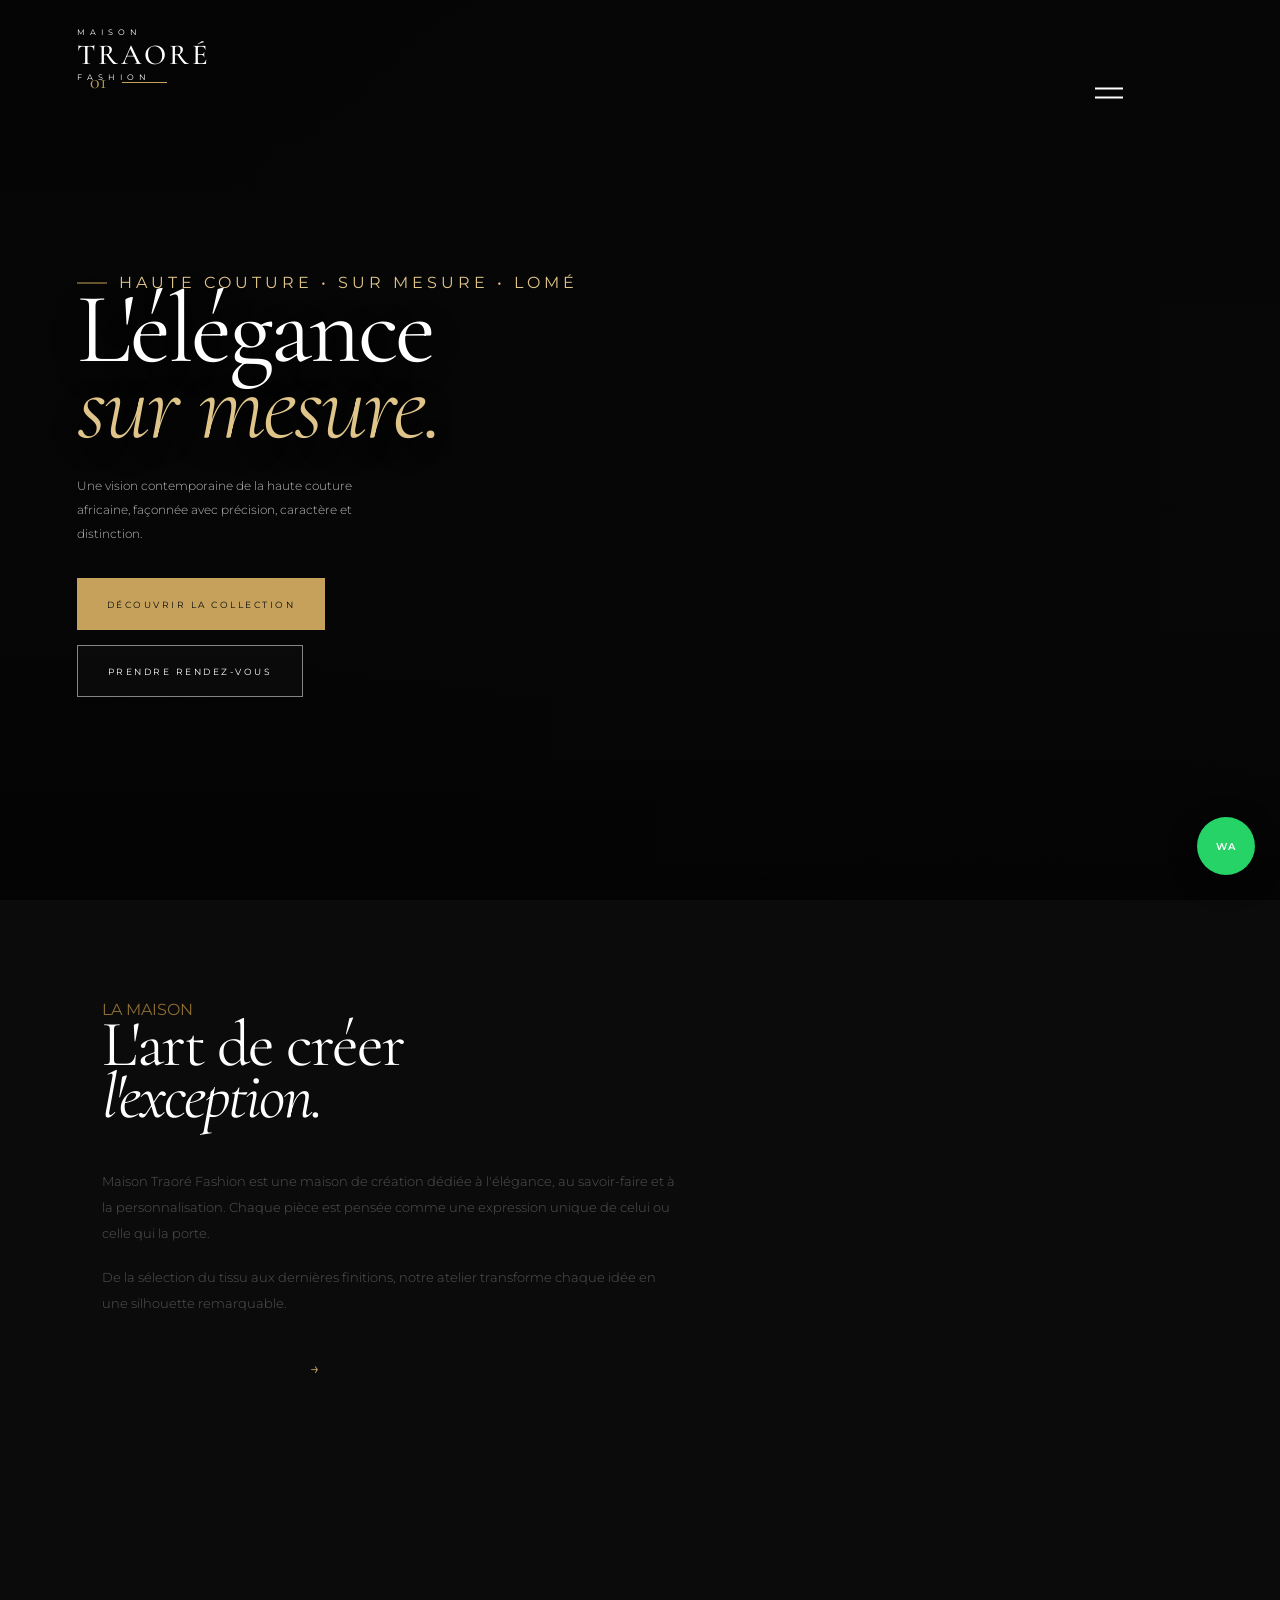
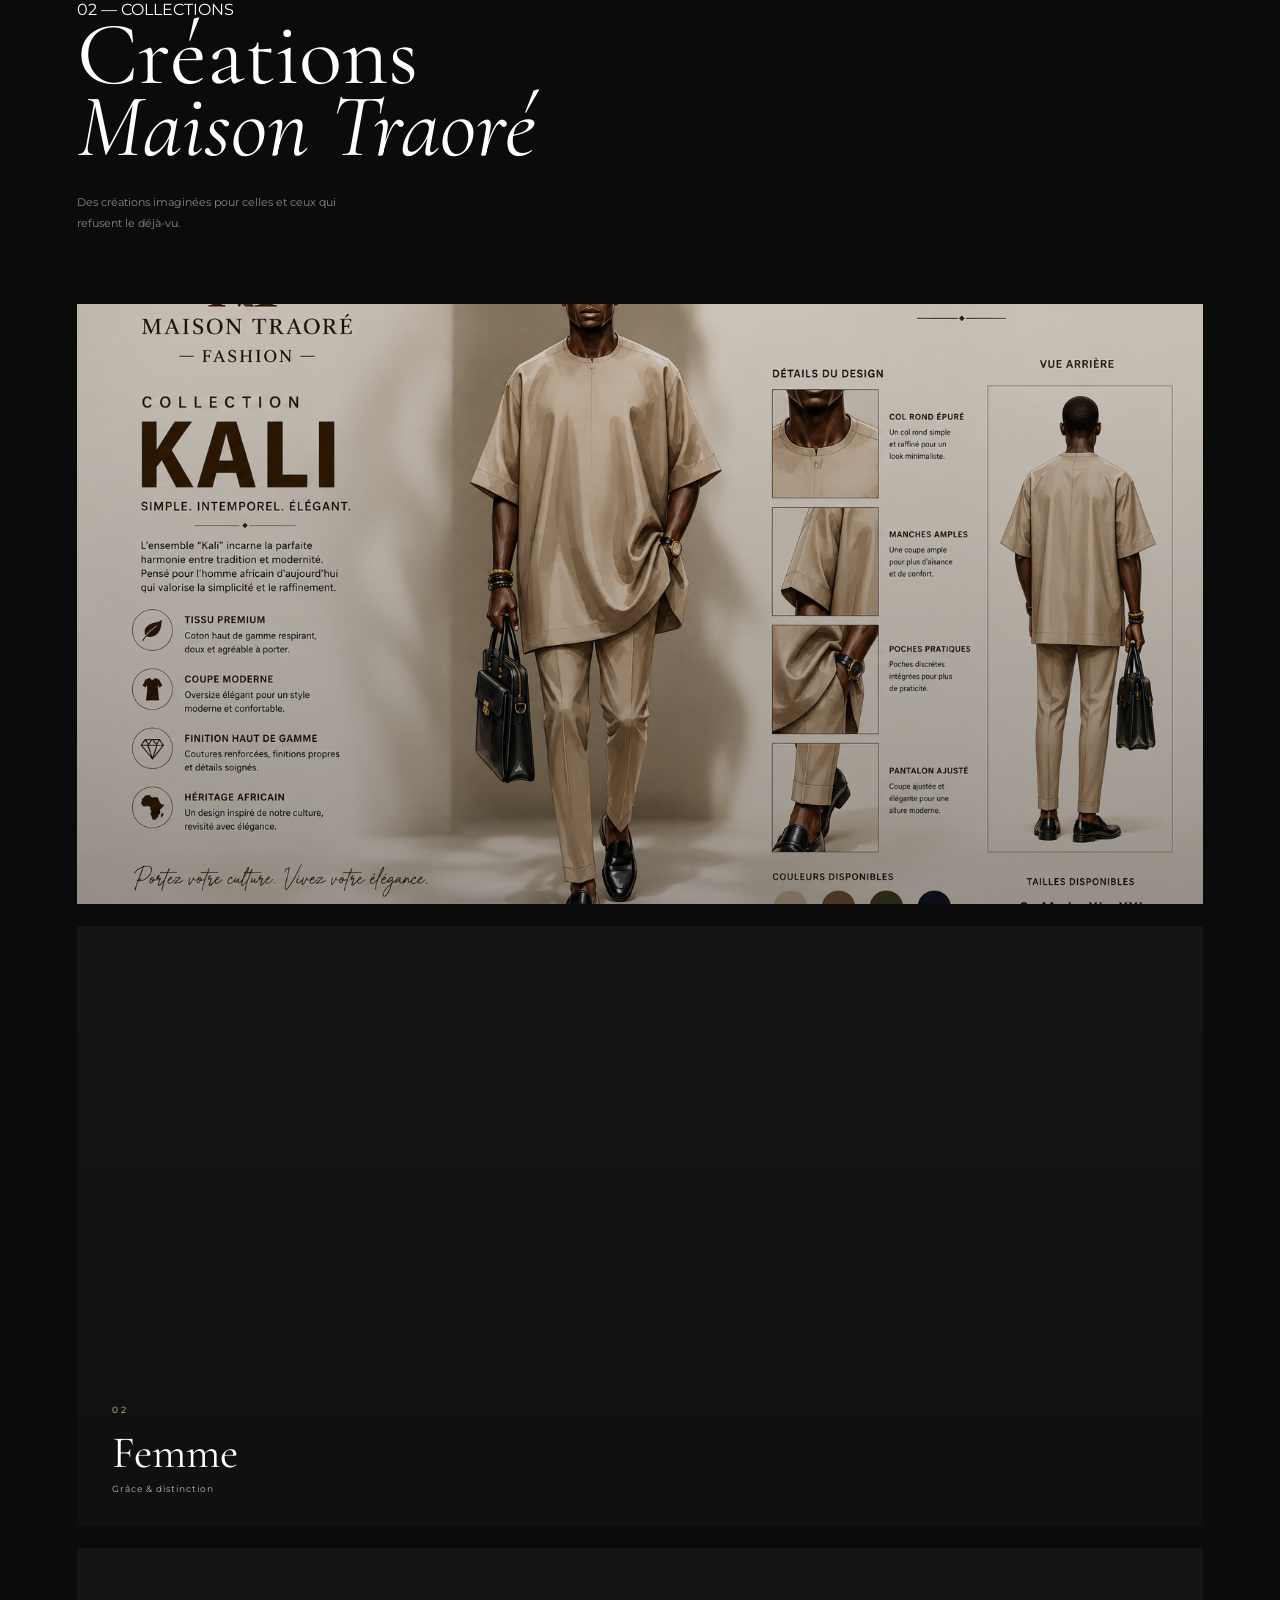
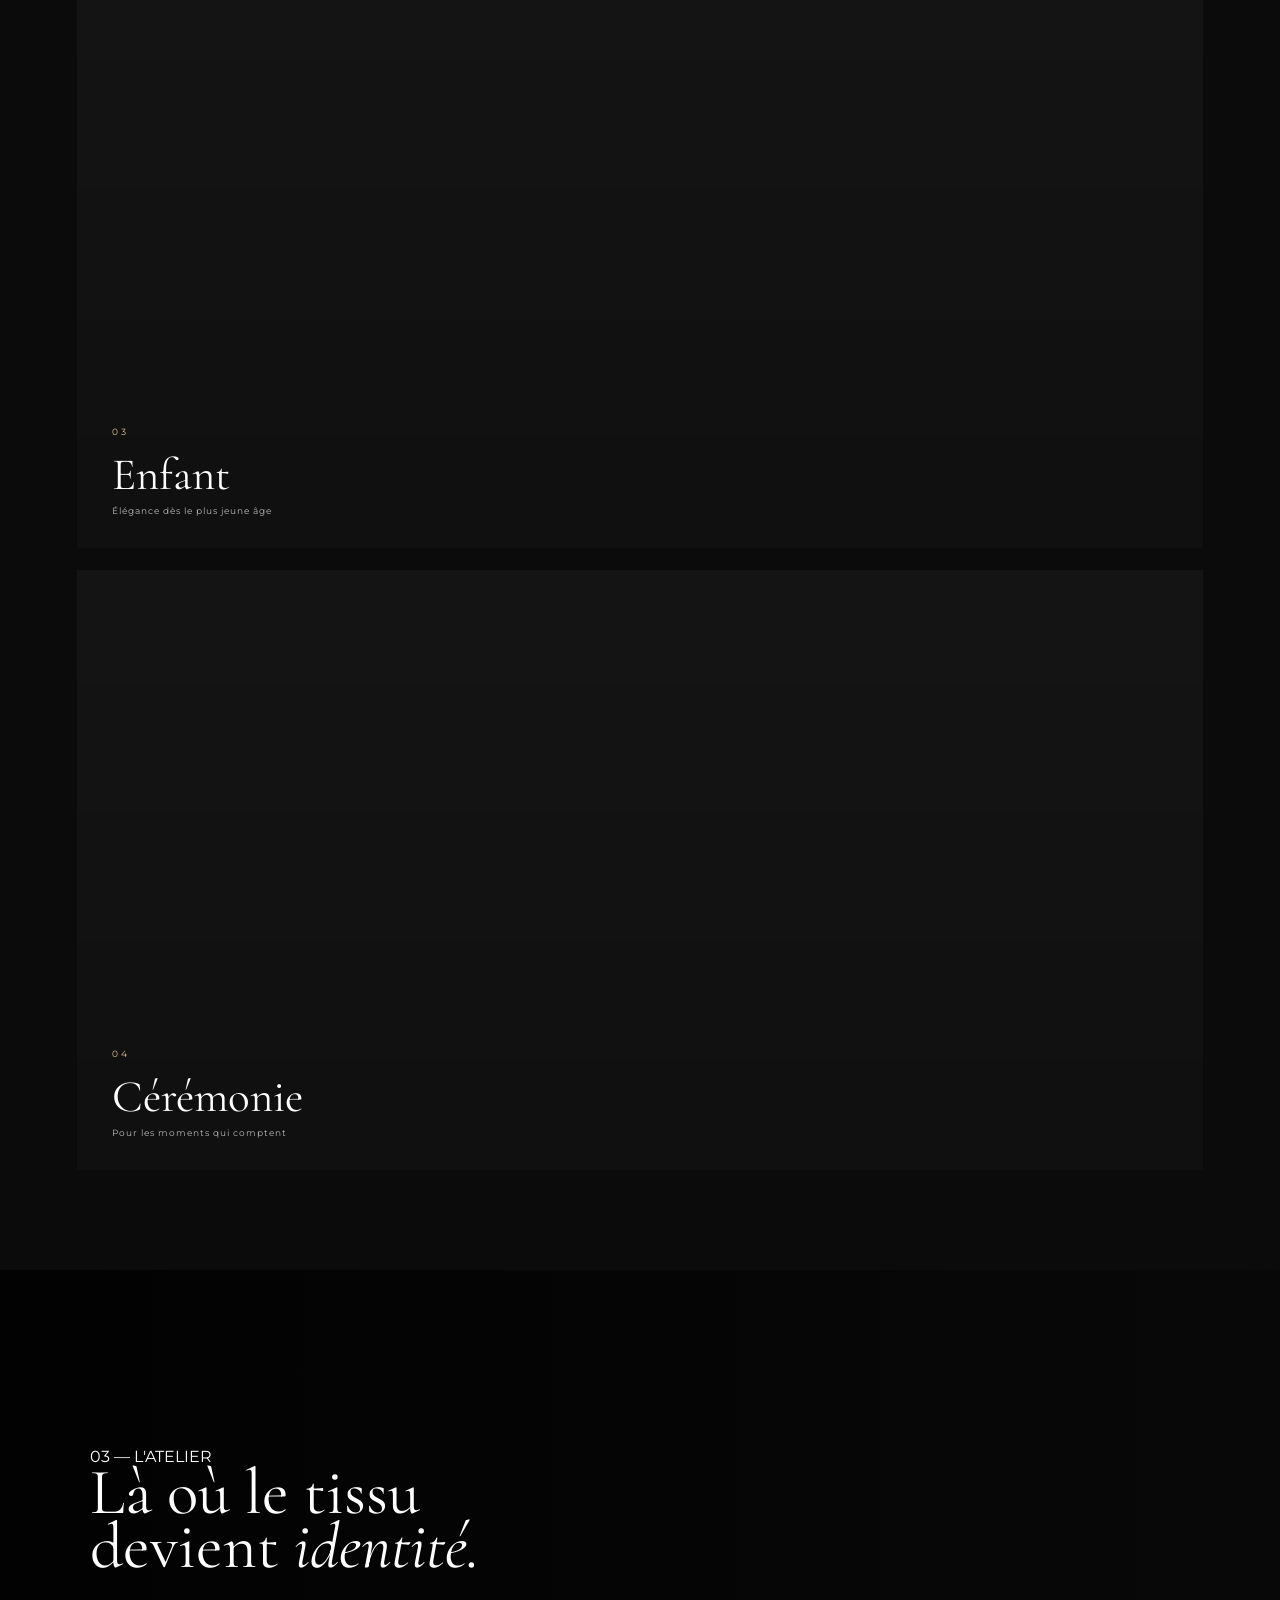
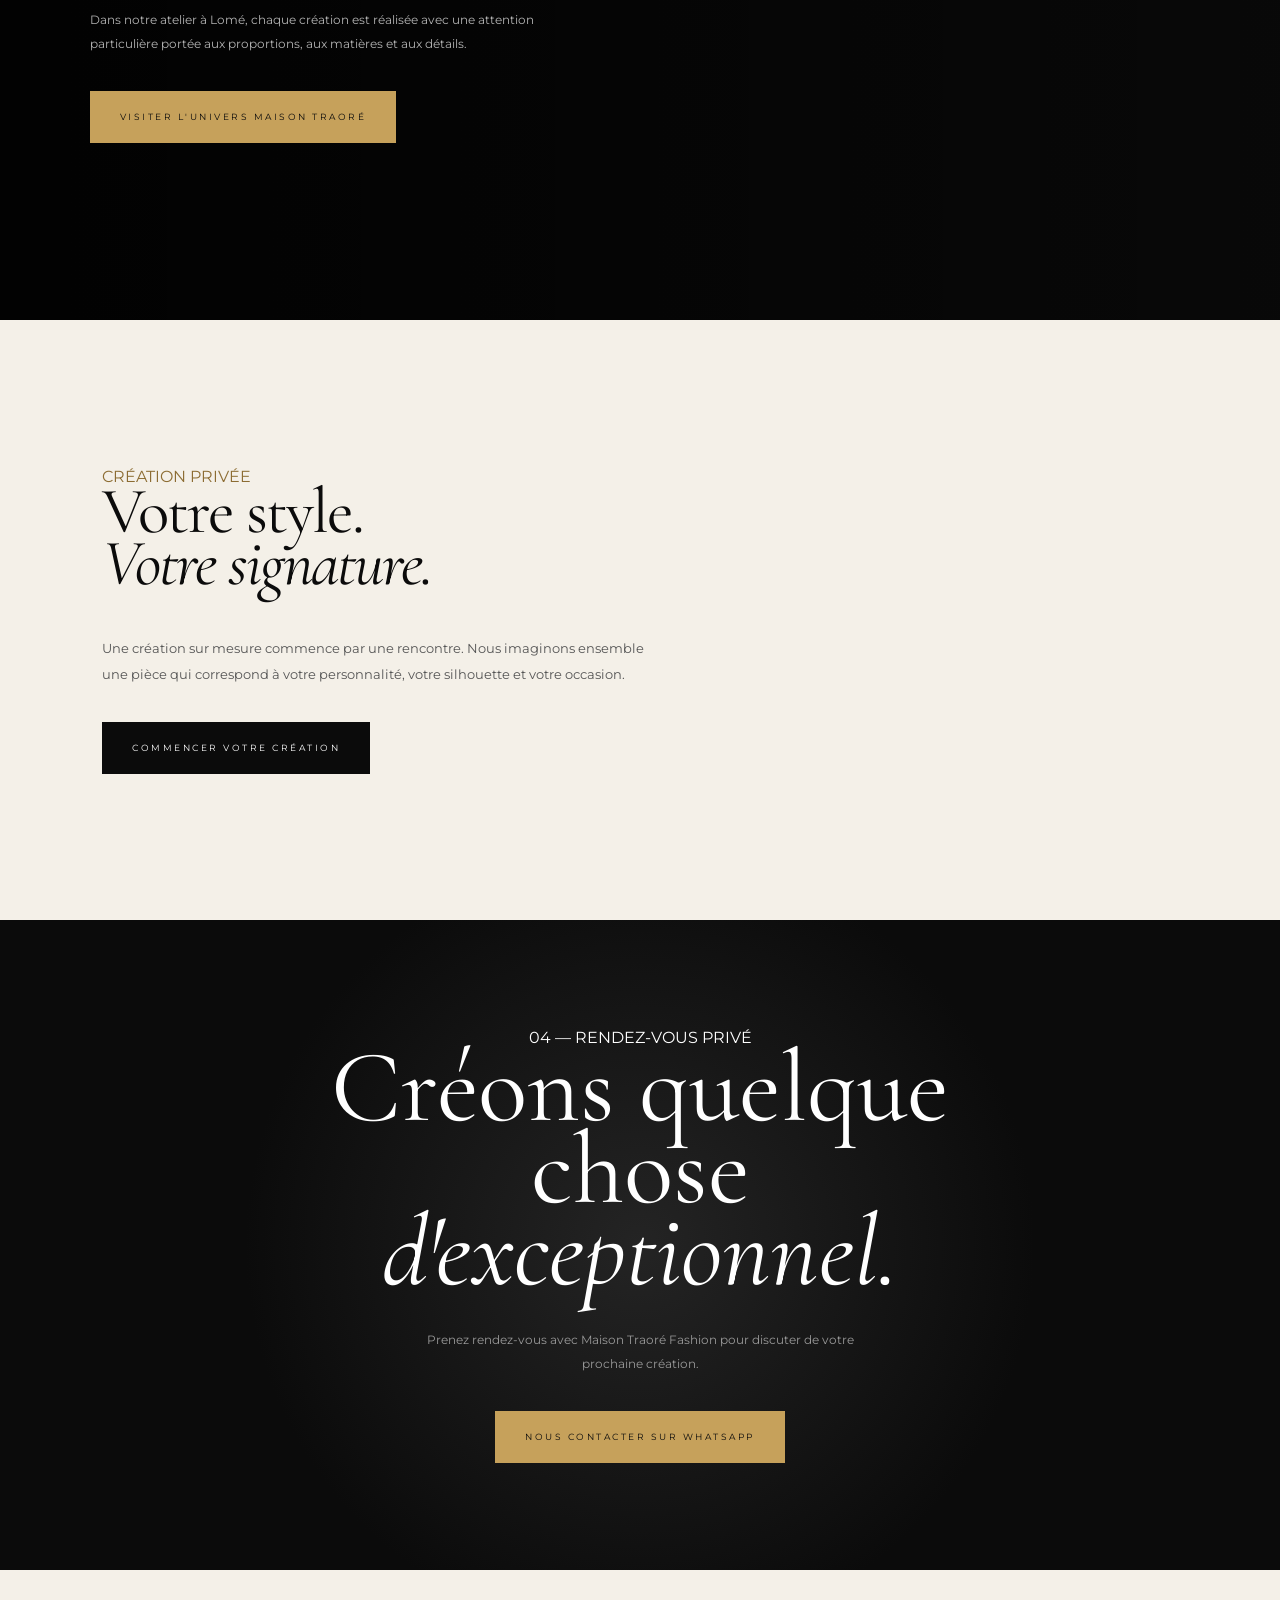
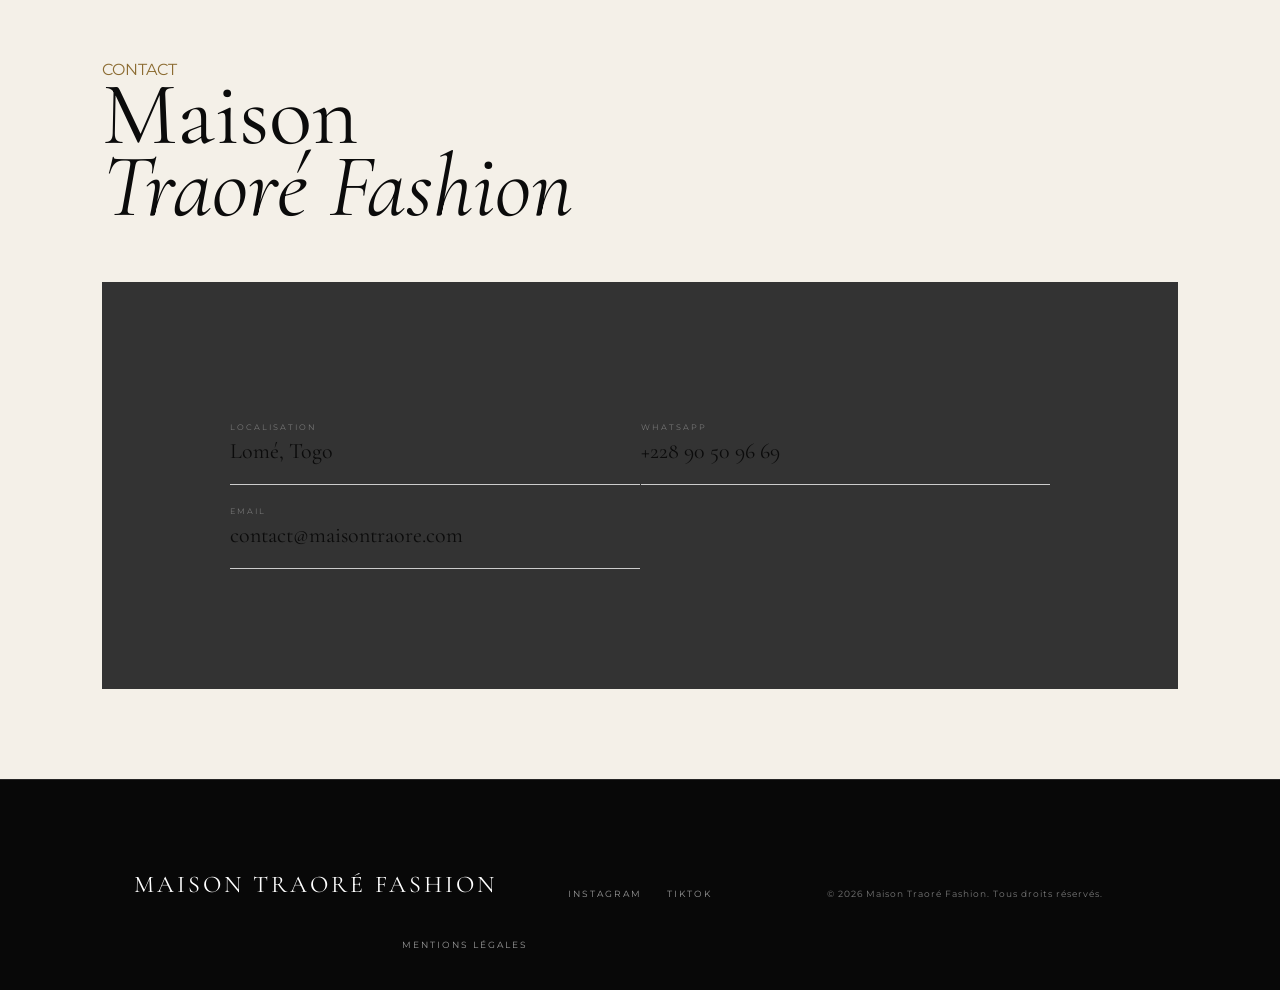
==== commit 17140f30: "index.html aktualisieren" ====
--- a/index.html
+++ b/index.html
@@ -182,15 +182,9 @@
 
                 <a href="#" class="collection-card card-large">
 
-                    <div class="collection-image homme"></div>
-
-                    <div class="collection-info">
-                        <span>01</span>
-                        <h3>Homme</h3>
-                        <p>Élégance & caractère</p>
-                    </div>
-
-                </a>
+    <div class="collection-image homme"></div>
+
+</a>
 
 
                 <a href="#" class="collection-card">
@@ -318,7 +312,7 @@
                     pour discuter de votre prochaine création.
                 </p>
 
-                <a href="https://wa.me/22800000000" class="button button-gold">
+                <a href="https://wa.me/22890509669" class="button button-gold">
                     Nous contacter sur WhatsApp
                 </a>
 
@@ -353,7 +347,7 @@
 
                 <p>
                     <span>WHATSAPP</span>
-                    +228 XX XX XX XX
+                    +228 90 50 96 69
                 </p>
 
                 <p>
--- a/css/style.css
+++ b/css/style.css
@@ -3411,4 +3411,81 @@
         font-size: 65px;
     }
 
+}/* ================= MOBILE FIX ================= */
+
+@media (max-width: 800px) {
+
+    html,
+    body {
+        width: 100%;
+        max-width: 100%;
+        margin: 0;
+        padding: 0;
+        overflow-x: hidden !important;
+    }
+
+    .header {
+        width: 100% !important;
+        max-width: 100% !important;
+        box-sizing: border-box;
+    }
+
+    .hero,
+    .intro,
+    .collections,
+    .atelier,
+    .sur-mesure,
+    .contact,
+    .footer {
+        max-width: 100%;
+        box-sizing: border-box;
+    }
+
+    .section-number {
+        display: none !important;
+    }
+
+    .menu-button {
+        pointer-events: auto !important;
+        touch-action: manipulation;
+    }
+
+    .navigation.menu-open {
+        display: flex !important;
+        position: fixed !important;
+
+        top: 85px;
+        left: 0;
+        right: 0;
+
+        width: 100vw !important;
+        max-width: 100vw !important;
+
+        height: calc(100vh - 85px);
+
+        box-sizing: border-box;
+
+        padding: 60px 8vw;
+
+        flex-direction: column;
+        align-items: flex-start;
+
+        gap: 28px;
+
+        background: #080808;
+
+        z-index: 9998;
+    }
+
+    .navigation.menu-open a {
+        display: block !important;
+
+        color: #ffffff !important;
+
+        font-family: var(--serif);
+
+        font-size: 32px;
+
+        text-decoration: none;
+    }
 }
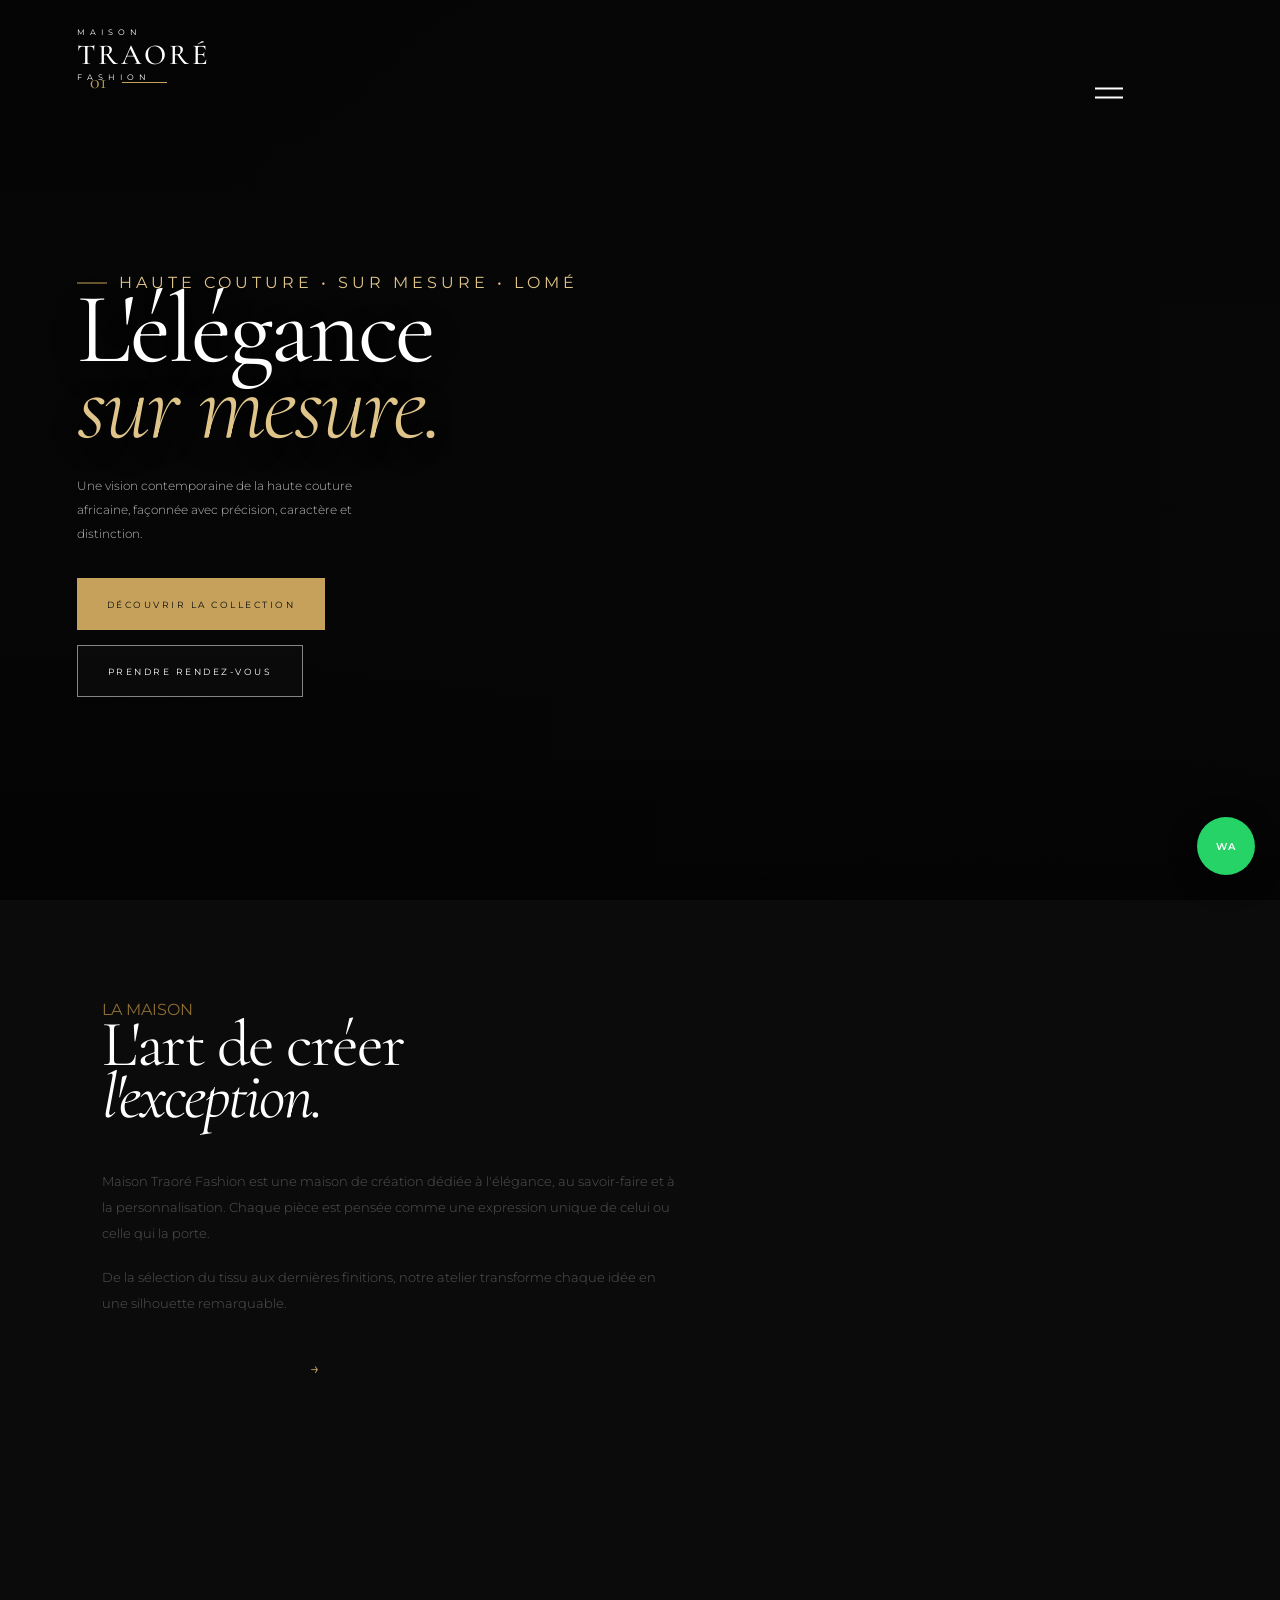
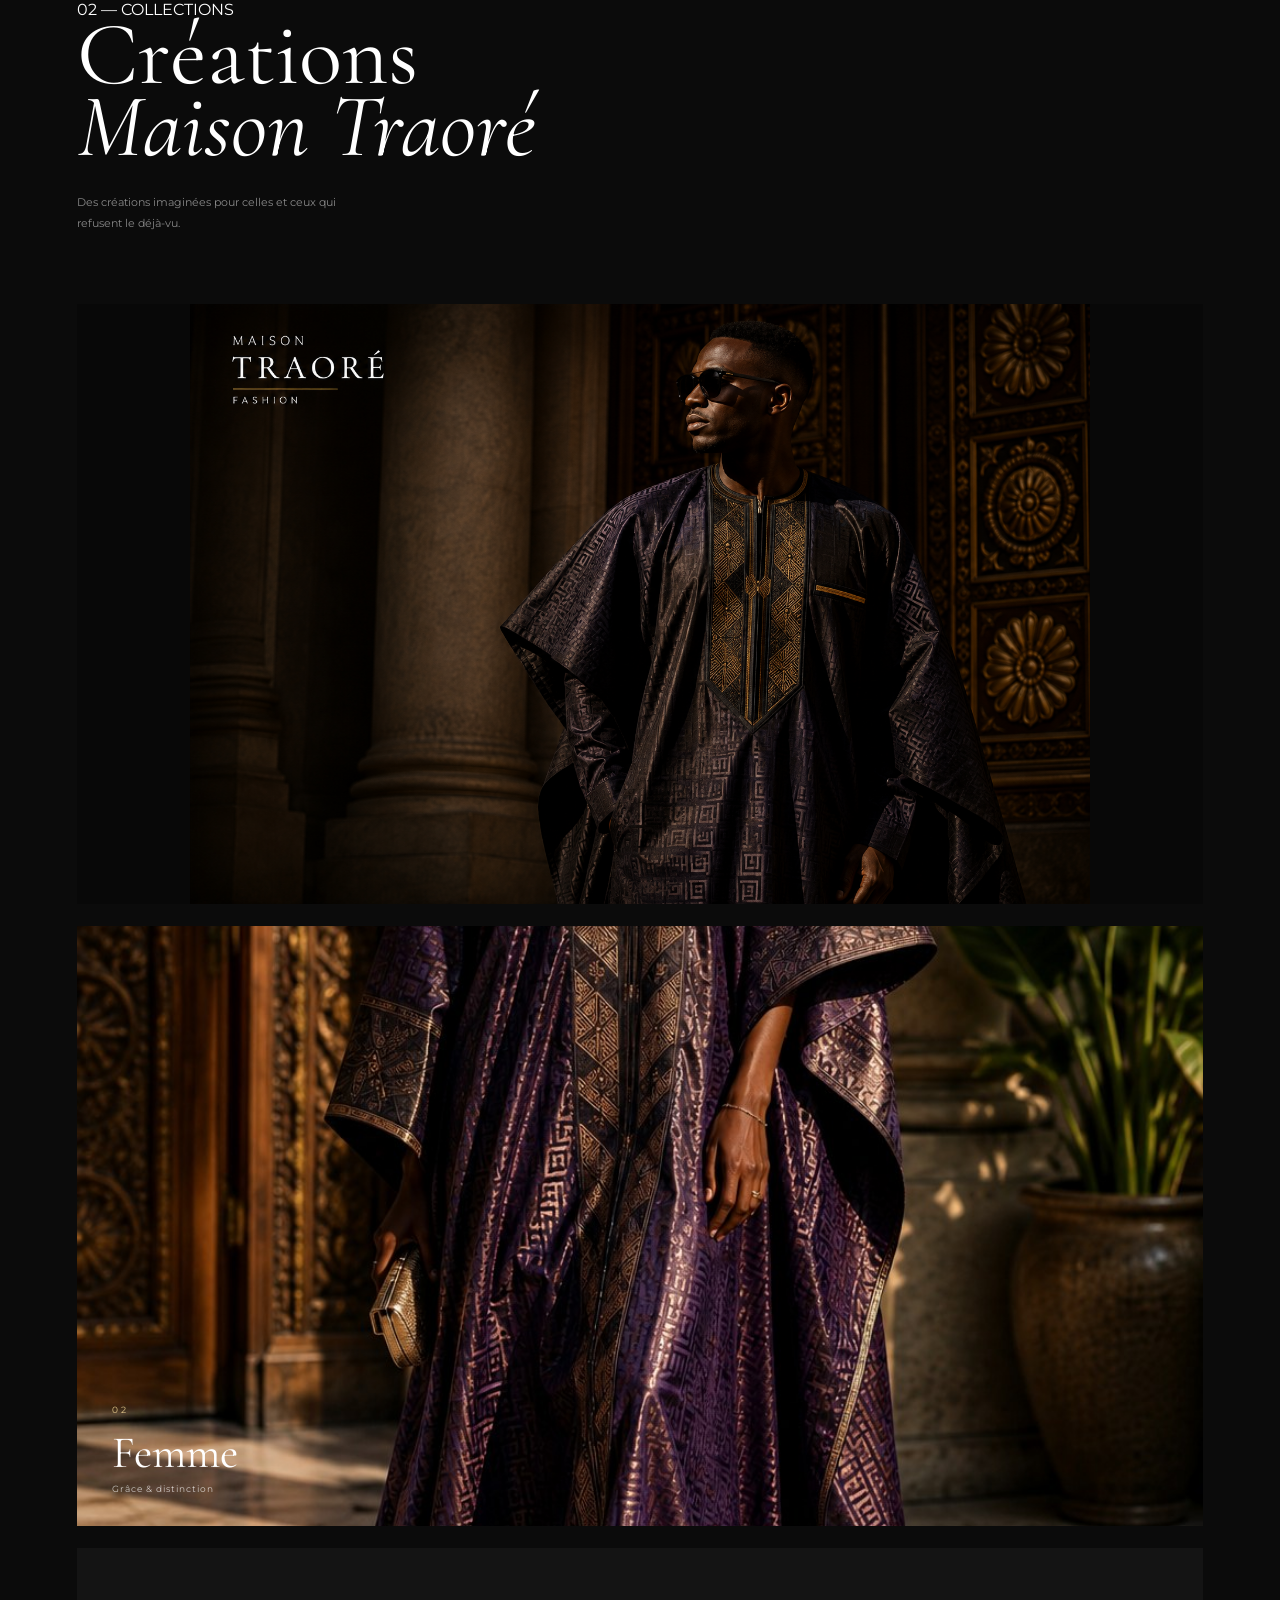
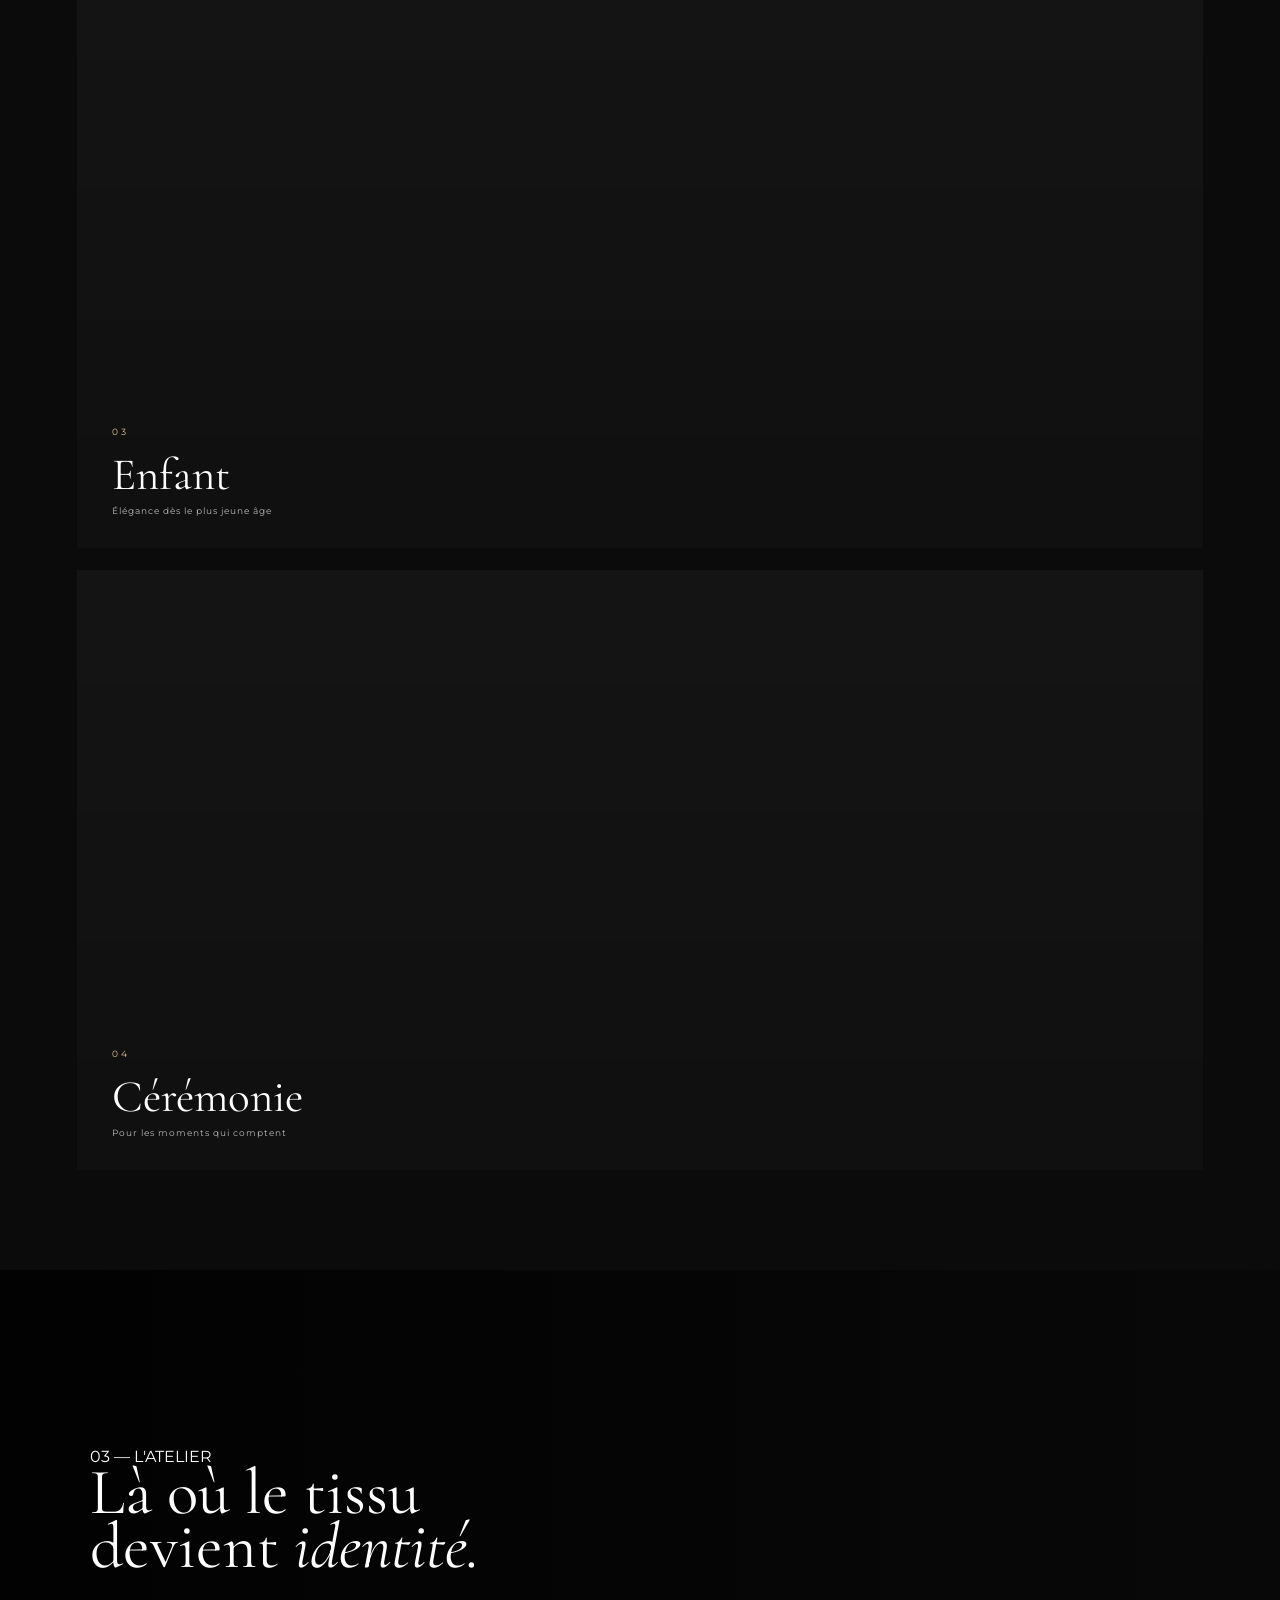
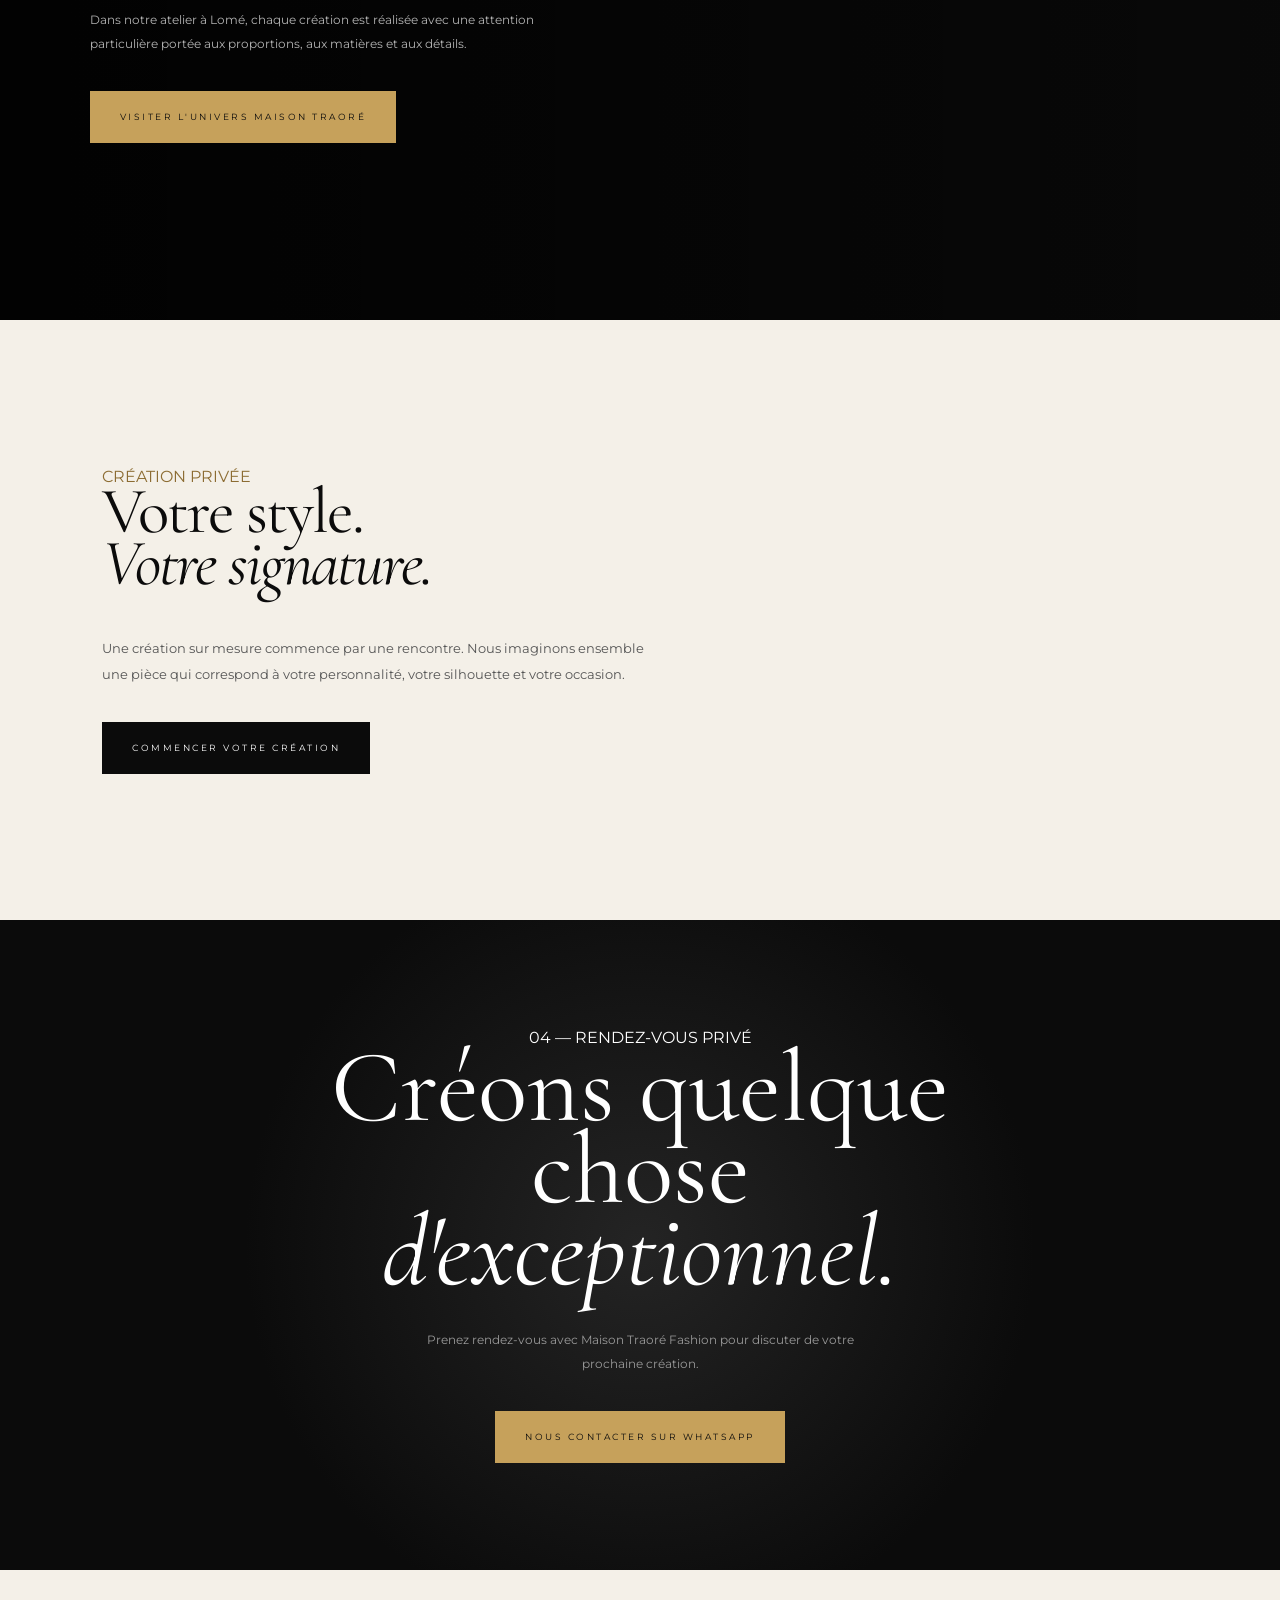
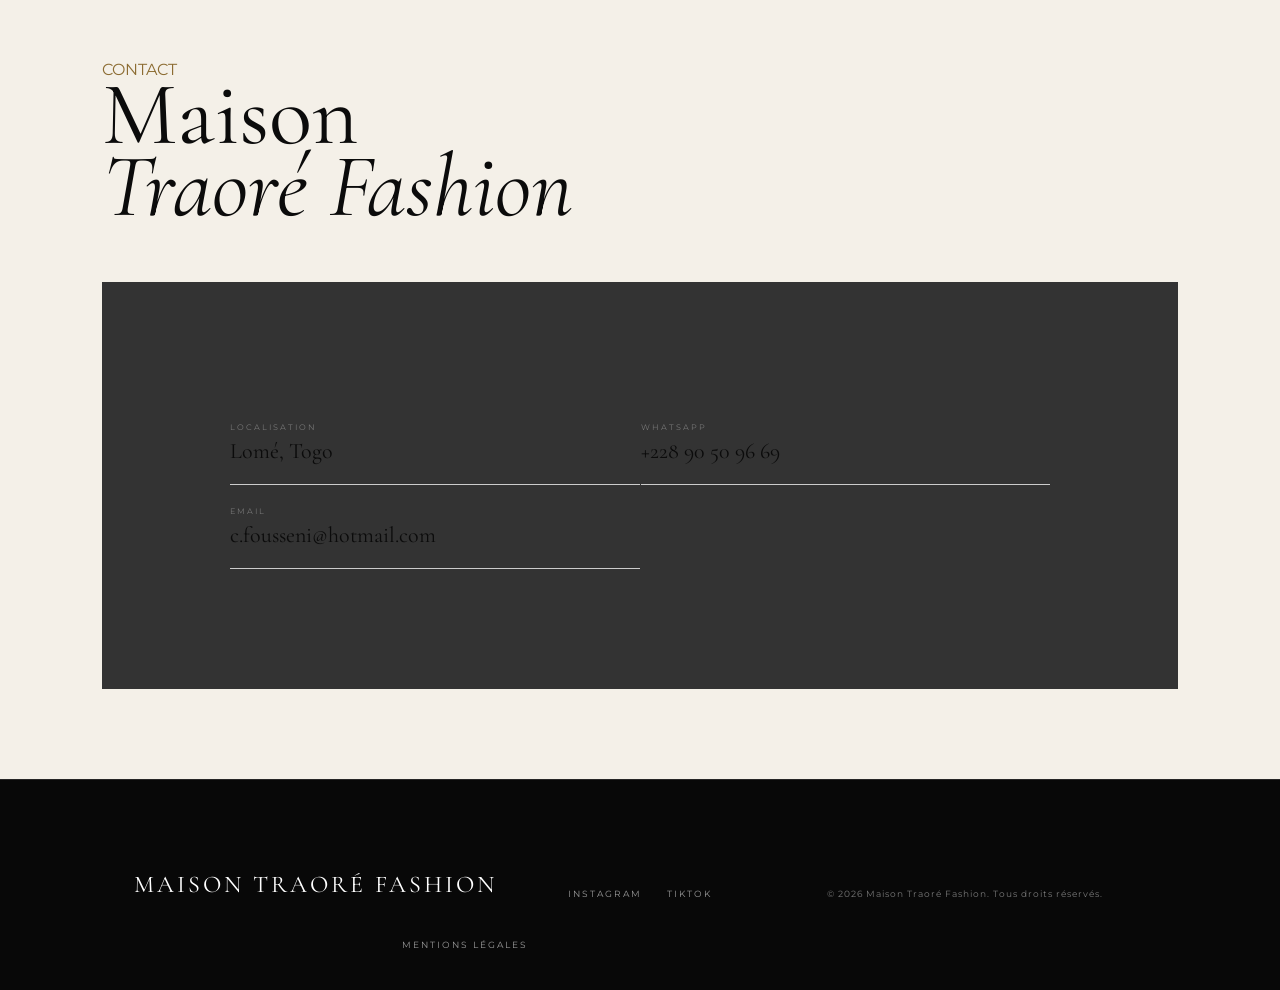
==== commit a8dbc480: "Fix contact email address" ====
--- a/index.html
+++ b/index.html
@@ -352,7 +352,7 @@
 
                 <p>
                     <span>EMAIL</span>
-                    contact@maisontraore.com
+                    c.fousseni@hotmail.com
                 </p>
 
             </div>
--- a/css/style.css
+++ b/css/style.css
@@ -881,10 +881,16 @@
     transform: scale(1.06);
 }
 
-.homme {
-    background-image:
-        linear-gradient(rgba(0,0,0,0.15), rgba(0,0,0,0.35)),
-        url("../images/F1AD468E-EC3C-457F-8D33-9F232C5706E4.png");
+.collection-image.homme {
+    background-image: url("../images/A98C5272-1D3A-4791-9F47-BDCAB53E1FA6.png") !important;
+
+    background-size: contain !important;
+
+    background-position: center center !important;
+
+    background-repeat: no-repeat !important;
+
+    background-color: #080808;
 }
 
 .femme {
@@ -3488,4 +3494,11 @@
 
         text-decoration: none;
     }
+}/* ================= FEMME IMAGE ================= */
+
+.collection-image.femme {
+    background-image: url("../images/IMG_8100.jpeg") !important;
+    background-size: cover !important;
+    background-position: center center !important;
+    background-repeat: no-repeat !important;
 }
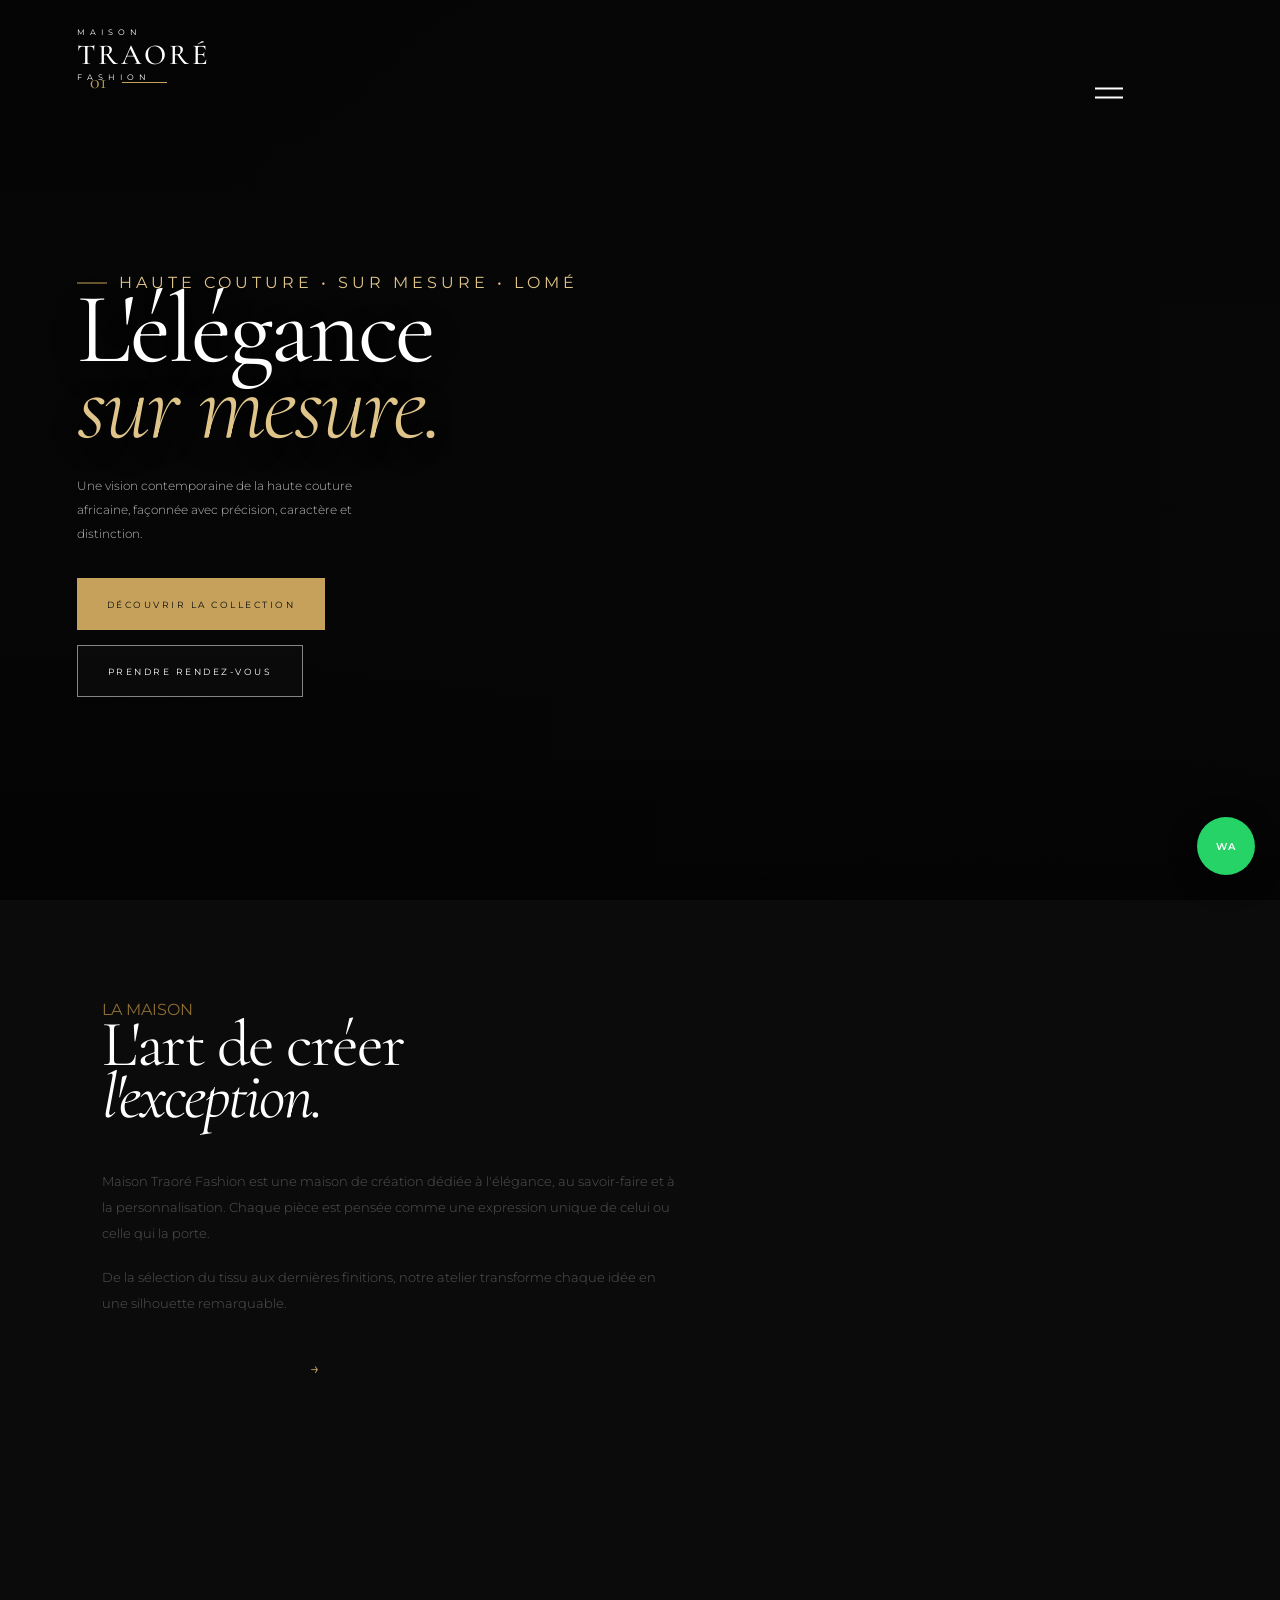
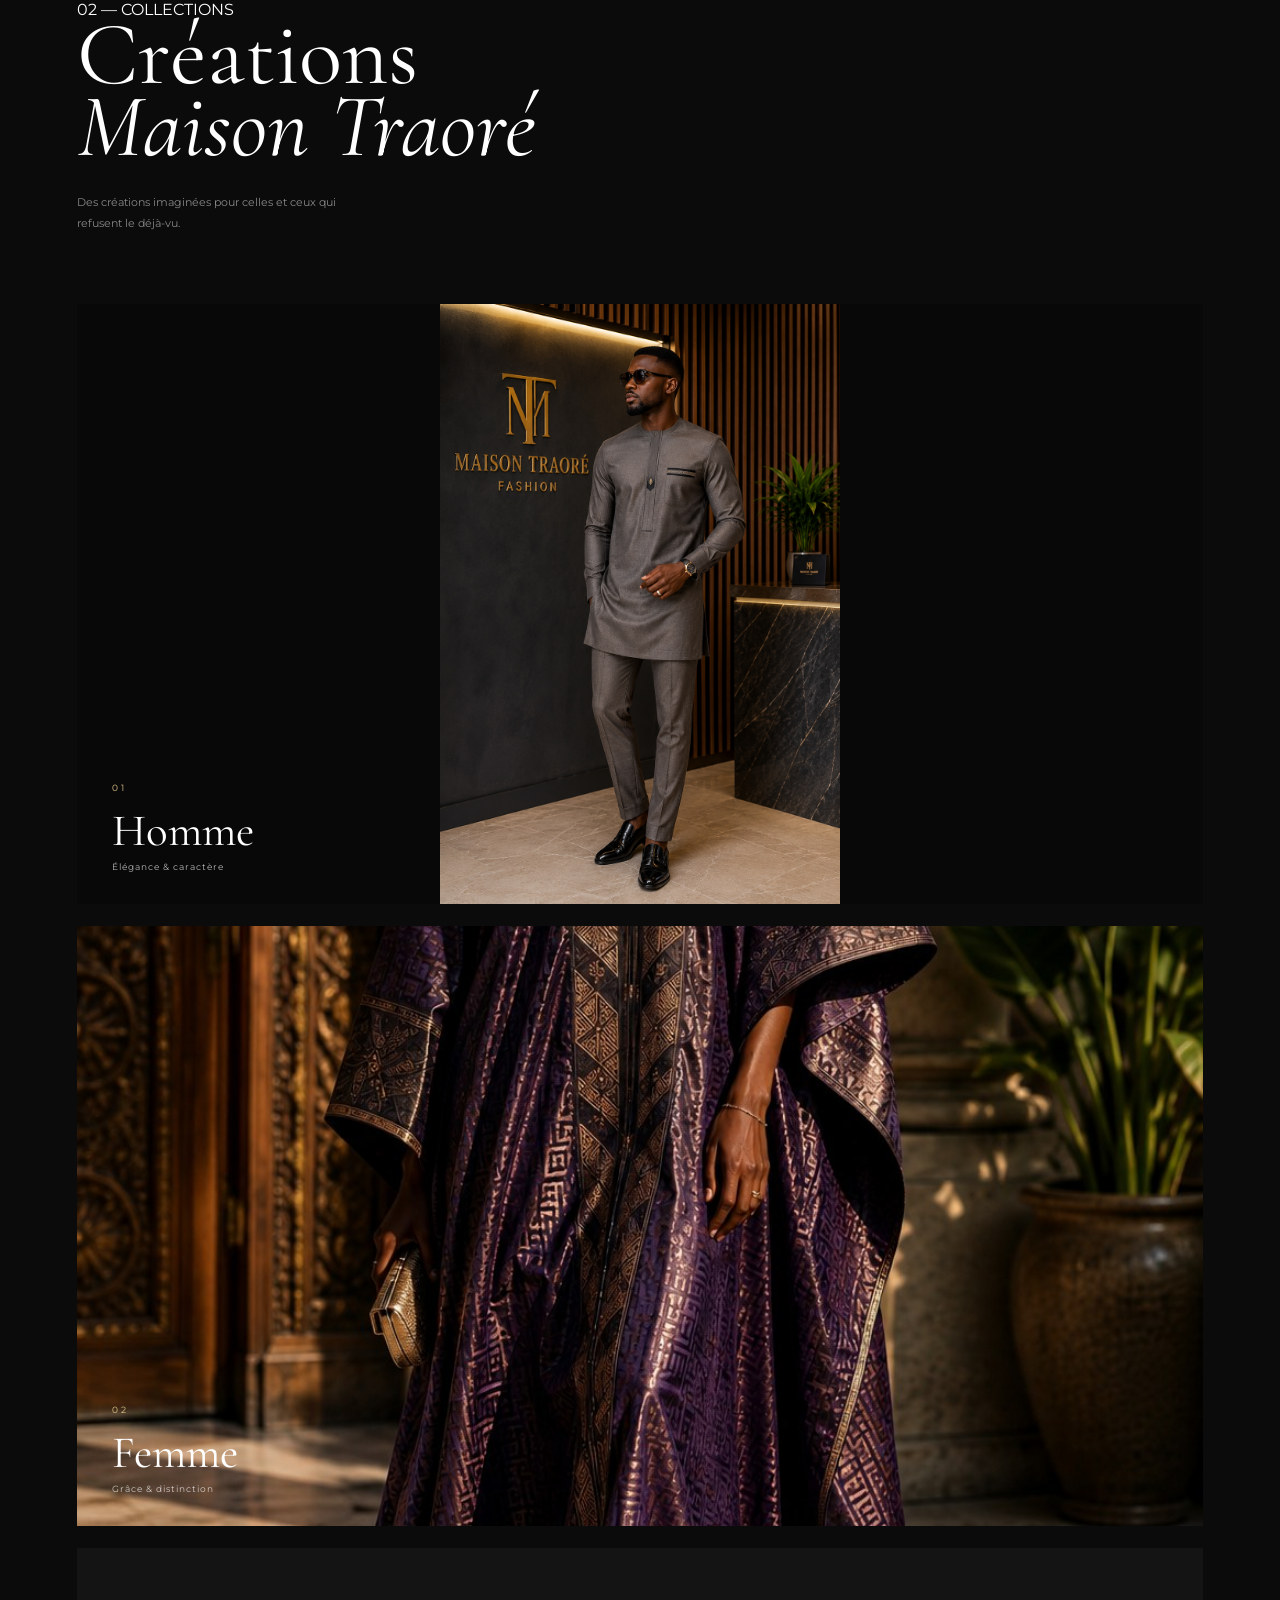
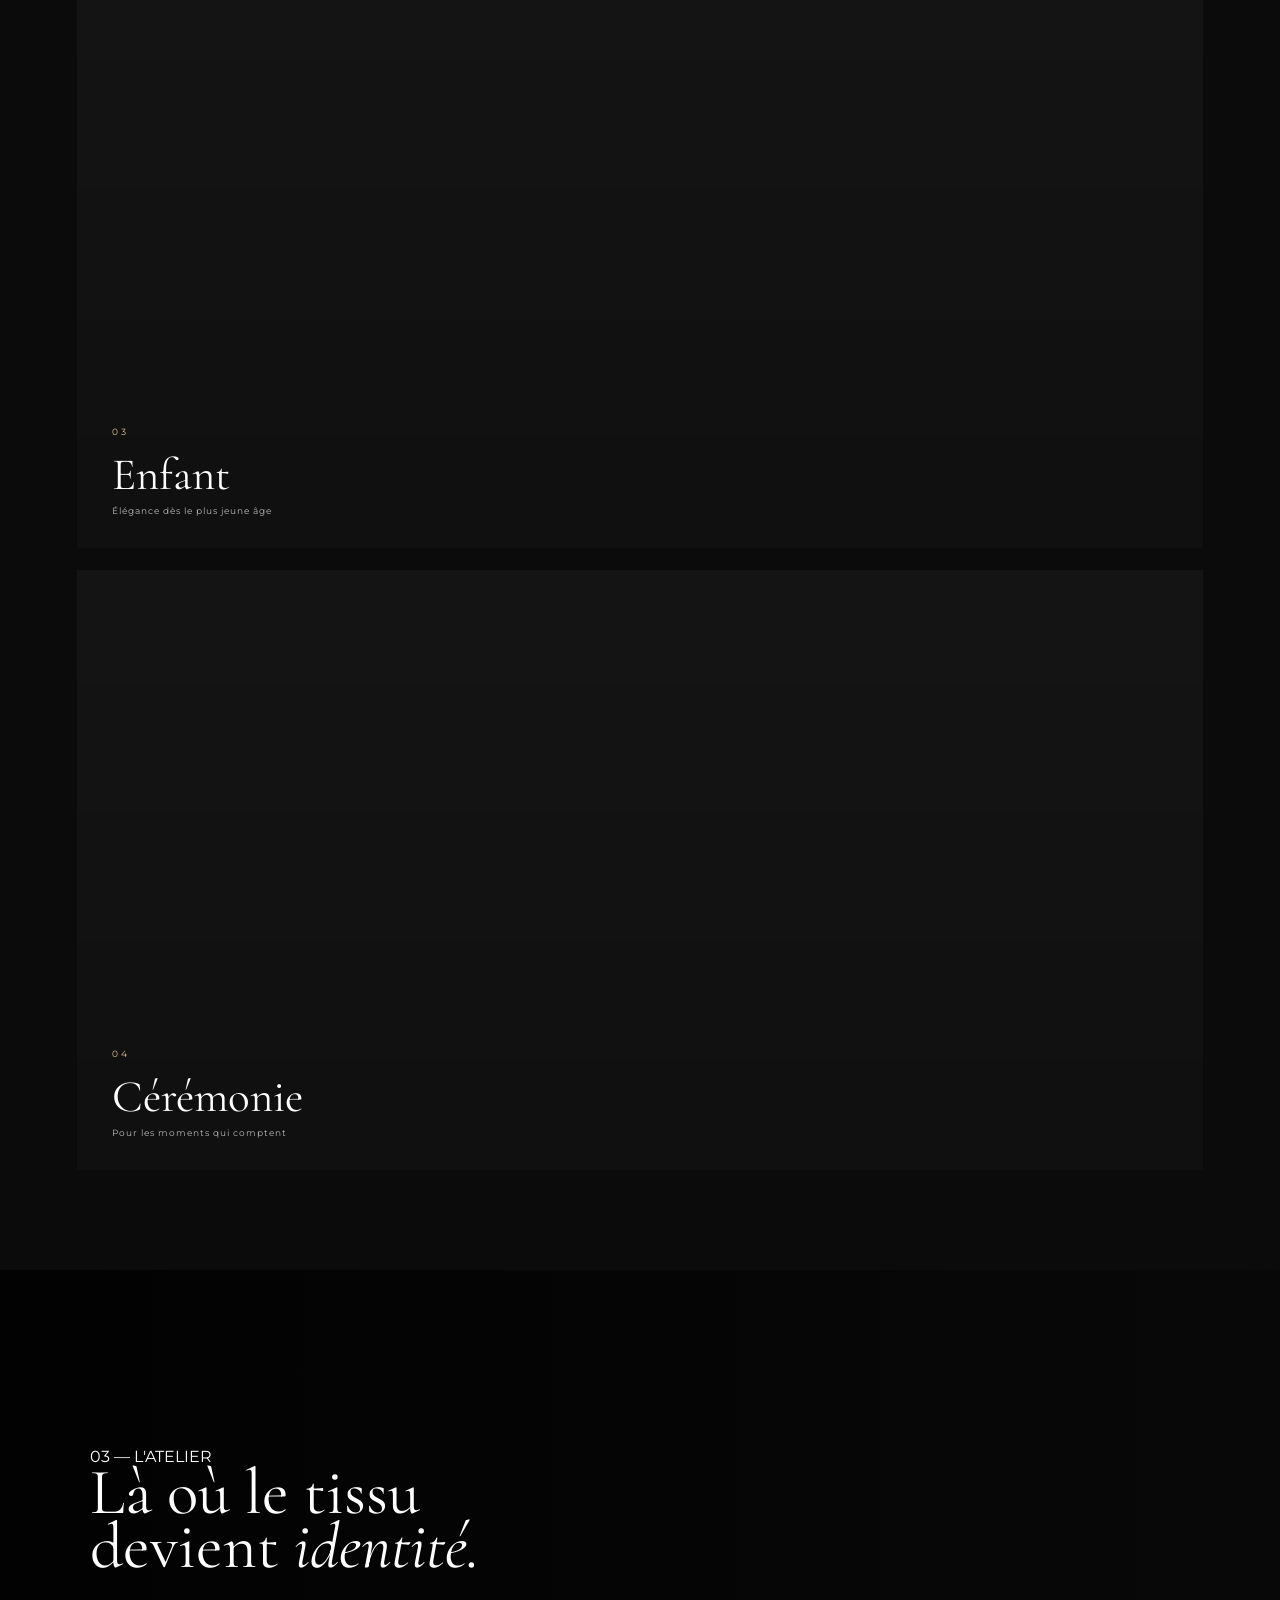
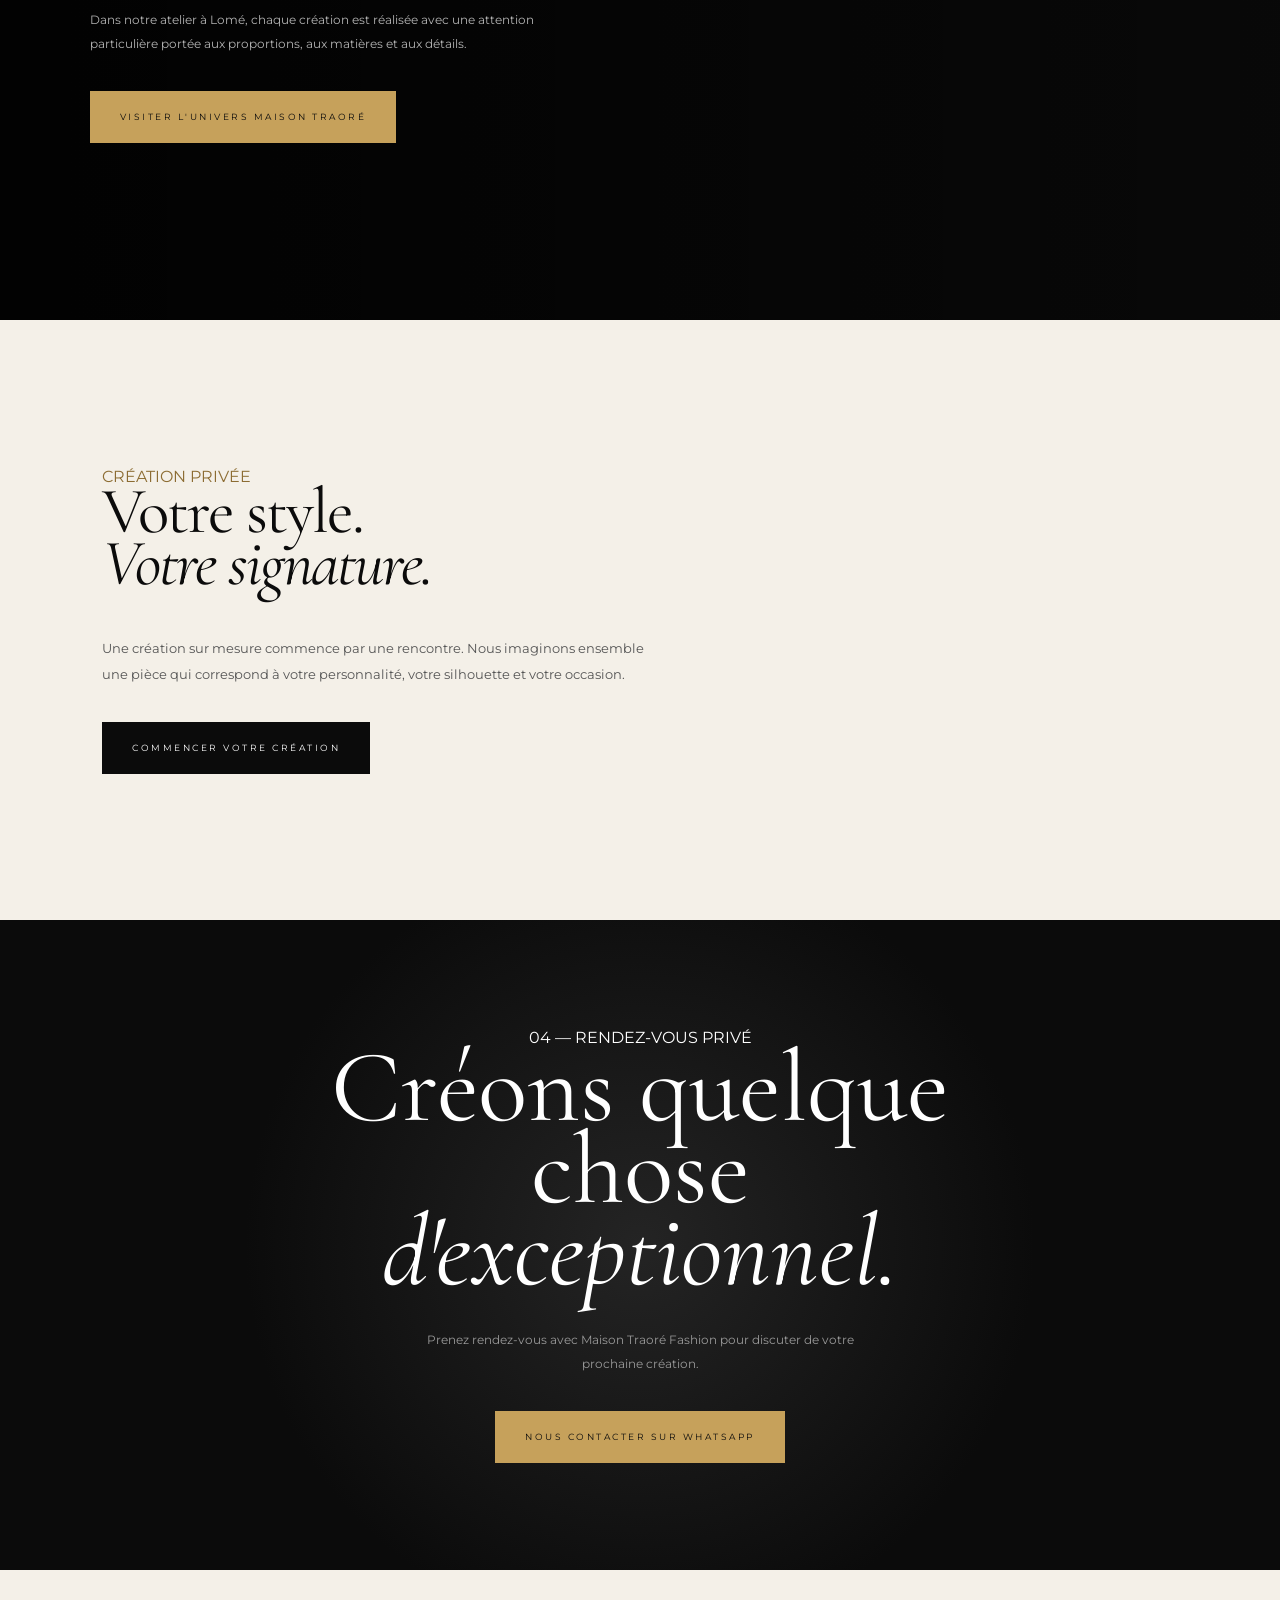
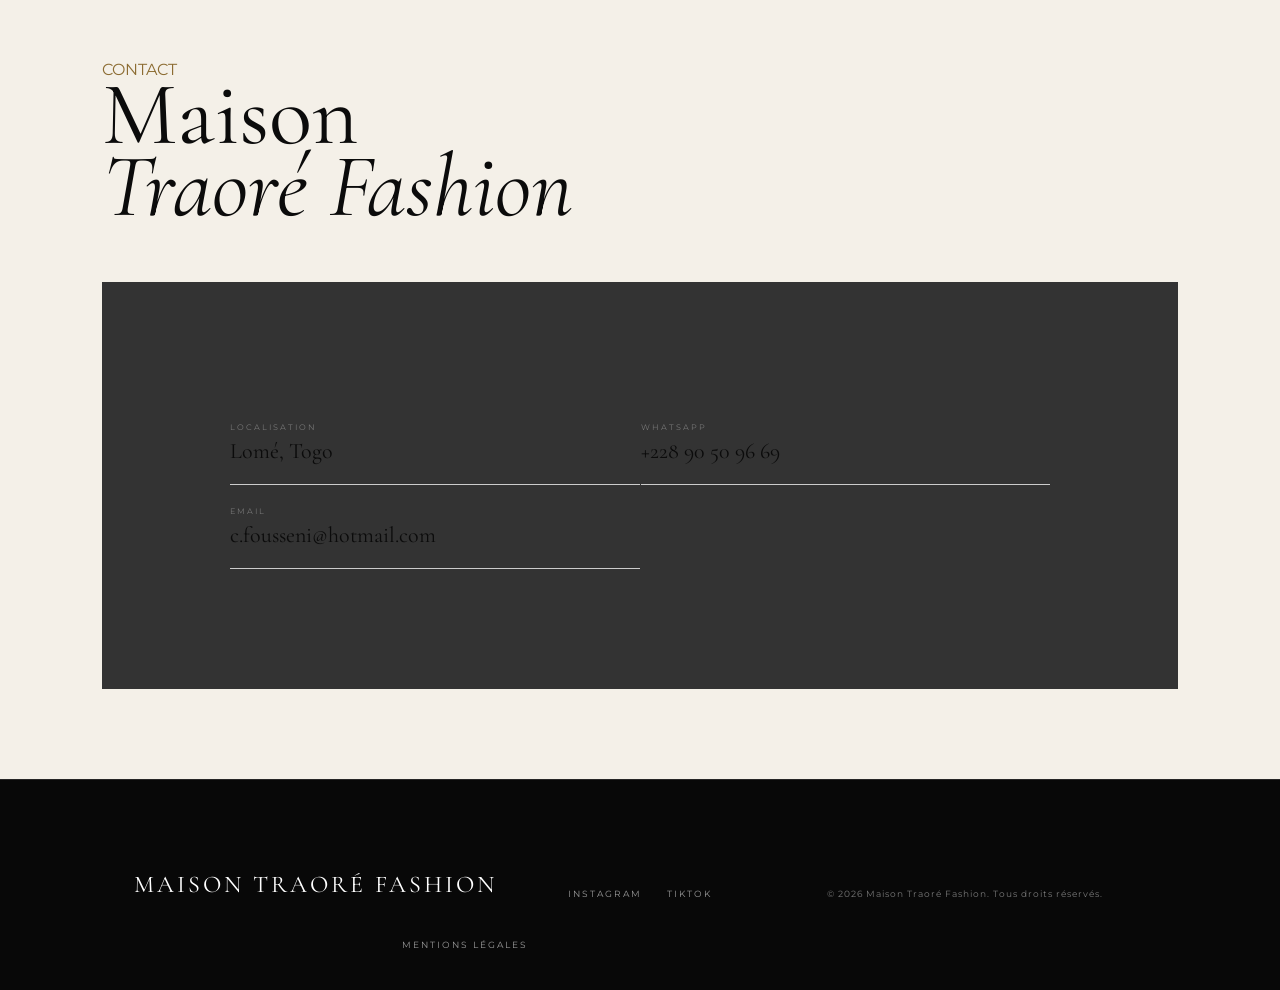
==== commit 1da15da2: "Add men's collection information" ====
--- a/index.html
+++ b/index.html
@@ -180,11 +180,21 @@
 
             <div class="collection-grid">
 
-                <a href="#" class="collection-card card-large">
-
-    <div class="collection-image homme"></div>
-
-</a>
+    <a href="#" class="collection-card card-large">
+
+        <div class="collection-image homme"></div>
+
+        <div class="collection-info">
+
+            <span>01</span>
+
+            <h3>Homme</h3>
+
+            <p>Élégance & caractère</p>
+
+        </div>
+
+    </a>
 
 
                 <a href="#" class="collection-card">
--- a/css/style.css
+++ b/css/style.css
@@ -882,7 +882,7 @@
 }
 
 .collection-image.homme {
-    background-image: url("../images/A98C5272-1D3A-4791-9F47-BDCAB53E1FA6.png") !important;
+    background-image: url("../images/4357CF50-1757-4C42-89B6-0F4CDD221E98.png");
 
     background-size: contain !important;
 
@@ -3501,4 +3501,255 @@
     background-size: cover !important;
     background-position: center center !important;
     background-repeat: no-repeat !important;
-}+}
+/* =====================================================
+   RENDEZ-VOUS — MOBILE FIRST
+   ===================================================== */
+
+@media (max-width: 800px) {
+
+    .appointment-hero {
+        min-height: 620px;
+        height: 100svh;
+    }
+
+    .appointment-hero .page-hero-content {
+        width: 86%;
+        margin-left: 7vw;
+        padding-top: 70px;
+    }
+
+    .appointment-hero h1 {
+        font-size: clamp(62px, 17vw, 95px);
+        line-height: 0.8;
+        letter-spacing: -3px;
+    }
+
+    .appointment-intro {
+        padding: 100px 8vw;
+    }
+
+    .appointment-intro h2 {
+        font-size: 65px;
+        line-height: 0.82;
+    }
+
+    .appointment-intro p:not(.eyebrow) {
+        max-width: 100%;
+        font-size: 13px;
+        line-height: 2;
+    }
+
+    .appointment-section {
+        padding: 90px 7vw;
+    }
+
+    .appointment-form-wrapper {
+        width: 100%;
+    }
+
+    .appointment-form-heading h2 {
+        font-size: 62px;
+        line-height: 0.82;
+    }
+
+    .appointment-form {
+        margin-top: 55px;
+    }
+
+    .form-row {
+        display: flex;
+        flex-direction: column;
+        gap: 0;
+    }
+
+    .form-group {
+        width: 100%;
+        margin-bottom: 30px;
+    }
+
+    .form-group label {
+        display: block;
+        margin-bottom: 10px;
+
+        font-size: 9px;
+        letter-spacing: 2px;
+        text-transform: uppercase;
+    }
+
+    .form-group input,
+    .form-group select,
+    .form-group textarea {
+        width: 100%;
+
+        box-sizing: border-box;
+
+        padding: 16px 14px;
+
+        border: 1px solid rgba(0,0,0,0.18);
+
+        background: transparent;
+
+        color: var(--black);
+
+        font-family: var(--sans);
+
+        font-size: 13px;
+
+        border-radius: 0;
+
+        outline: none;
+    }
+
+    .form-group textarea {
+        min-height: 170px;
+
+        resize: vertical;
+    }
+
+    .form-group input:focus,
+    .form-group select:focus,
+    .form-group textarea:focus {
+        border-color: var(--gold);
+    }
+
+    .form-submit {
+        width: 100%;
+        min-height: 56px;
+
+        margin-top: 10px;
+
+        border: none;
+
+        cursor: pointer;
+    }
+
+    .appointment-whatsapp {
+        padding: 100px 8vw;
+
+        text-align: center;
+    }
+
+    .appointment-whatsapp h2 {
+        font-size: 60px;
+        line-height: 0.82;
+    }
+
+    .appointment-whatsapp .button {
+        margin-top: 20px;
+    }
+
+}
+/* ================= LEGAL — MOBILE ================= */
+
+@media (max-width: 800px) {
+
+    .legal-content {
+        padding: 100px 8vw;
+    }
+
+    .legal-intro {
+        margin-bottom: 60px;
+    }
+
+    .legal-intro h2 {
+        font-size: 62px;
+        line-height: 0.82;
+    }
+
+    .legal-block {
+        padding: 45px 0;
+    }
+
+    .legal-block span {
+        margin-bottom: 18px;
+        font-size: 8px;
+        letter-spacing: 3px;
+    }
+
+    .legal-block h3 {
+        margin-bottom: 20px;
+        font-size: 34px;
+        line-height: 1;
+    }
+
+    .legal-block p {
+        max-width: 100%;
+        font-size: 12px;
+        line-height: 1.9;
+    }
+
+/* ================= LEGAL — MOBILE ================= */
+
+@media (max-width: 800px) {
+
+    .legal-content {
+        padding: 100px 8vw;
+    }
+
+    .legal-intro {
+        margin-bottom: 60px;
+    }
+
+    .legal-intro h2 {
+        font-size: 62px;
+        line-height: 0.82;
+    }
+
+    .legal-block {
+        padding: 45px 0;
+    }
+
+    .legal-block span {
+        margin-bottom: 18px;
+        font-size: 8px;
+        letter-spacing: 3px;
+    }
+
+    .legal-block h3 {
+        margin-bottom: 20px;
+        font-size: 34px;
+        line-height: 1;
+    }
+
+    .legal-block p {
+        max-width: 100%;
+        font-size: 12px;
+        line-height: 1.9;
+        
+        .legal-content {
+    padding: 100px 8vw;
+}
+
+.legal-intro {
+    margin-bottom: 60px;
+}
+
+.legal-intro h2 {
+    font-size: 62px;
+    line-height: 0.82;
+}
+
+.legal-block {
+    padding: 45px 0;
+}
+
+.legal-block span {
+    margin-bottom: 18px;
+    font-size: 8px;
+    letter-spacing: 3px;
+}
+
+.legal-block h3 {
+    margin-bottom: 20px;
+    font-size: 34px;
+    line-height: 1;
+}
+
+.legal-block p {
+    max-width: 100%;
+    font-size: 12px;
+    line-height: 1.9;
+}
+    }
+
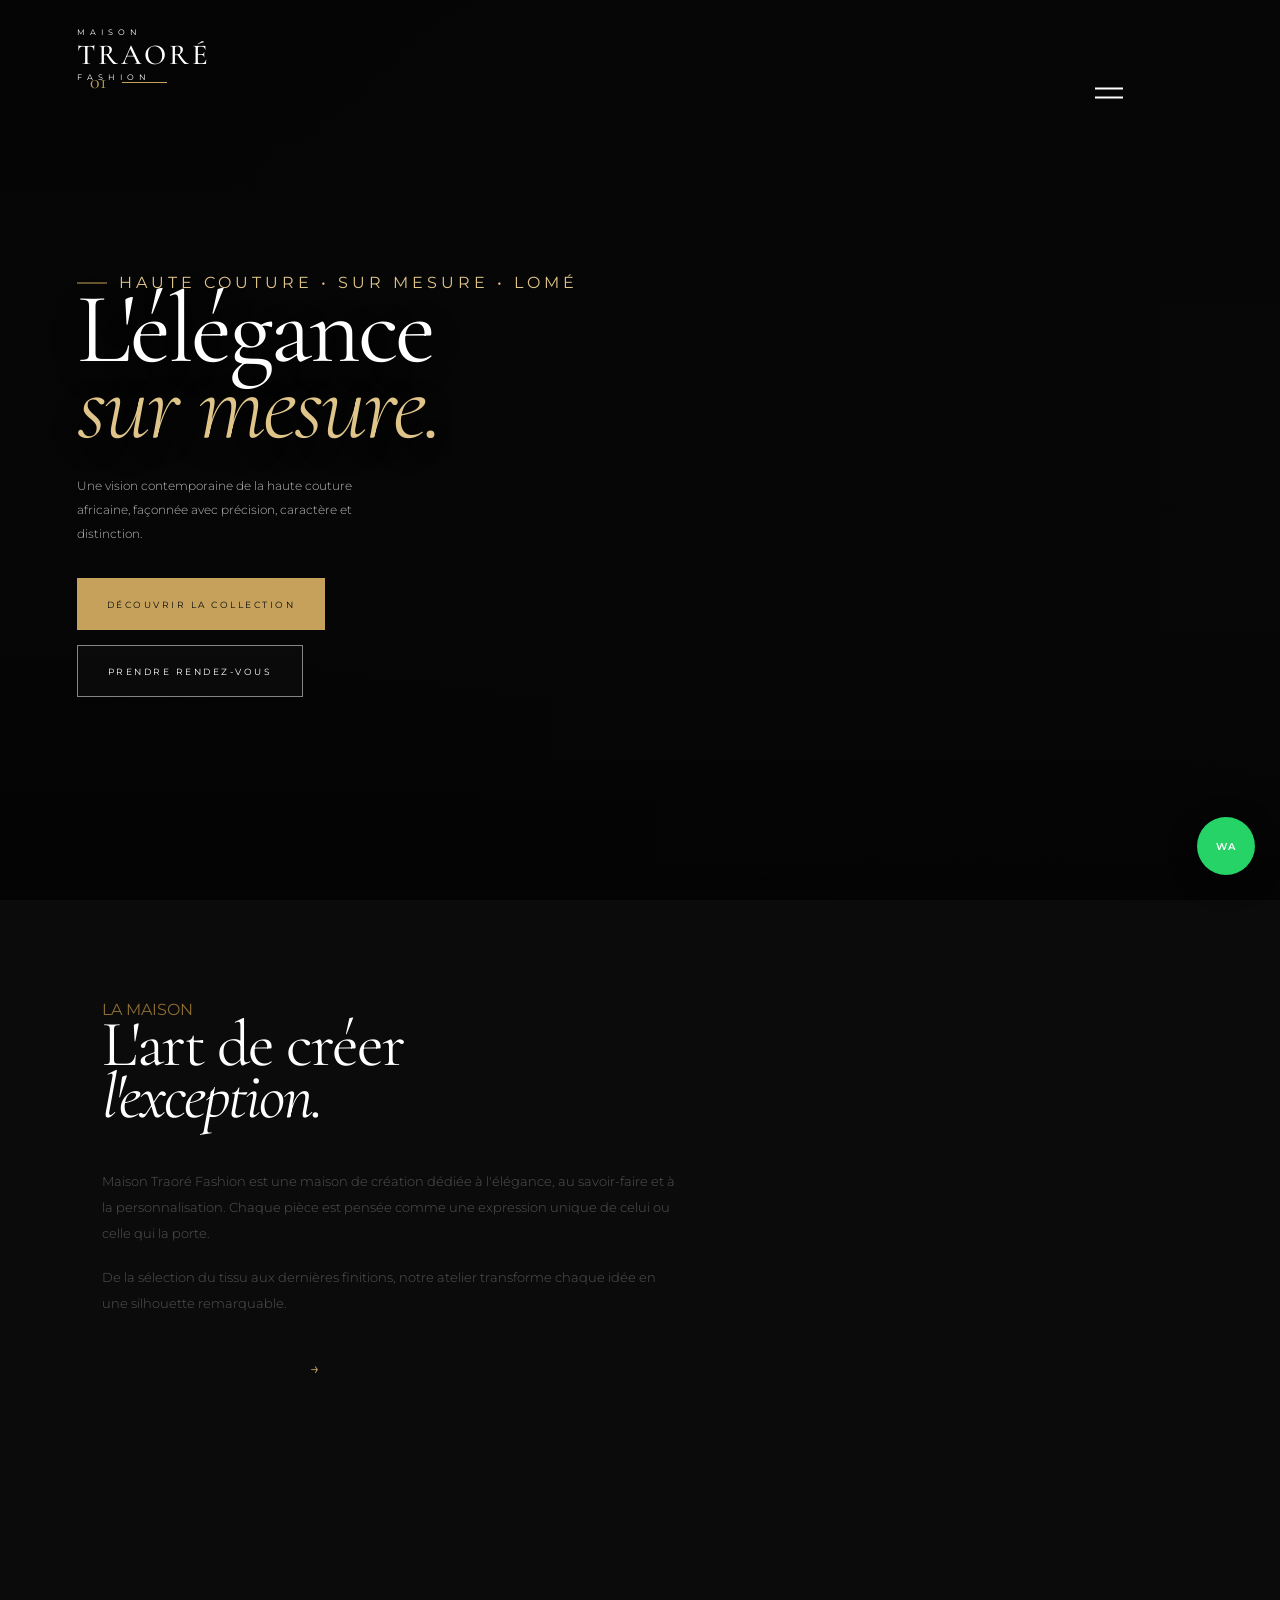
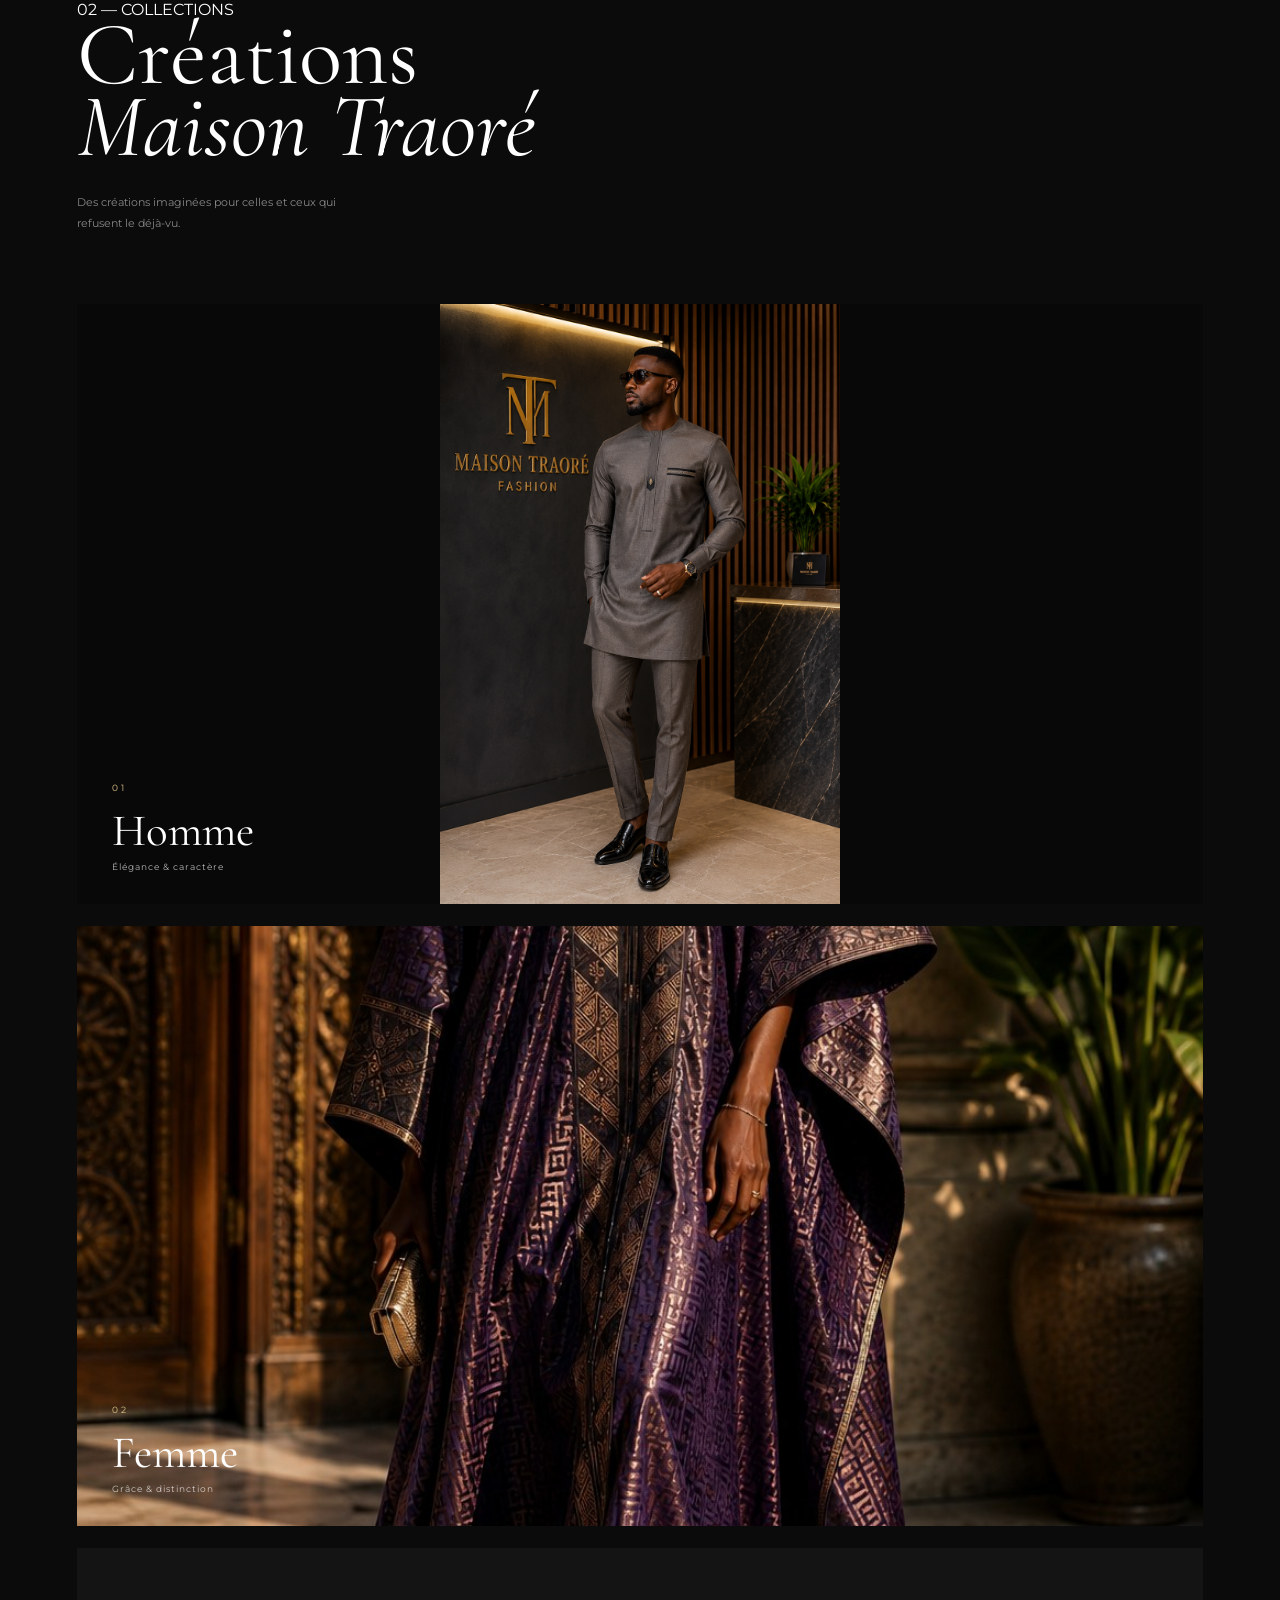
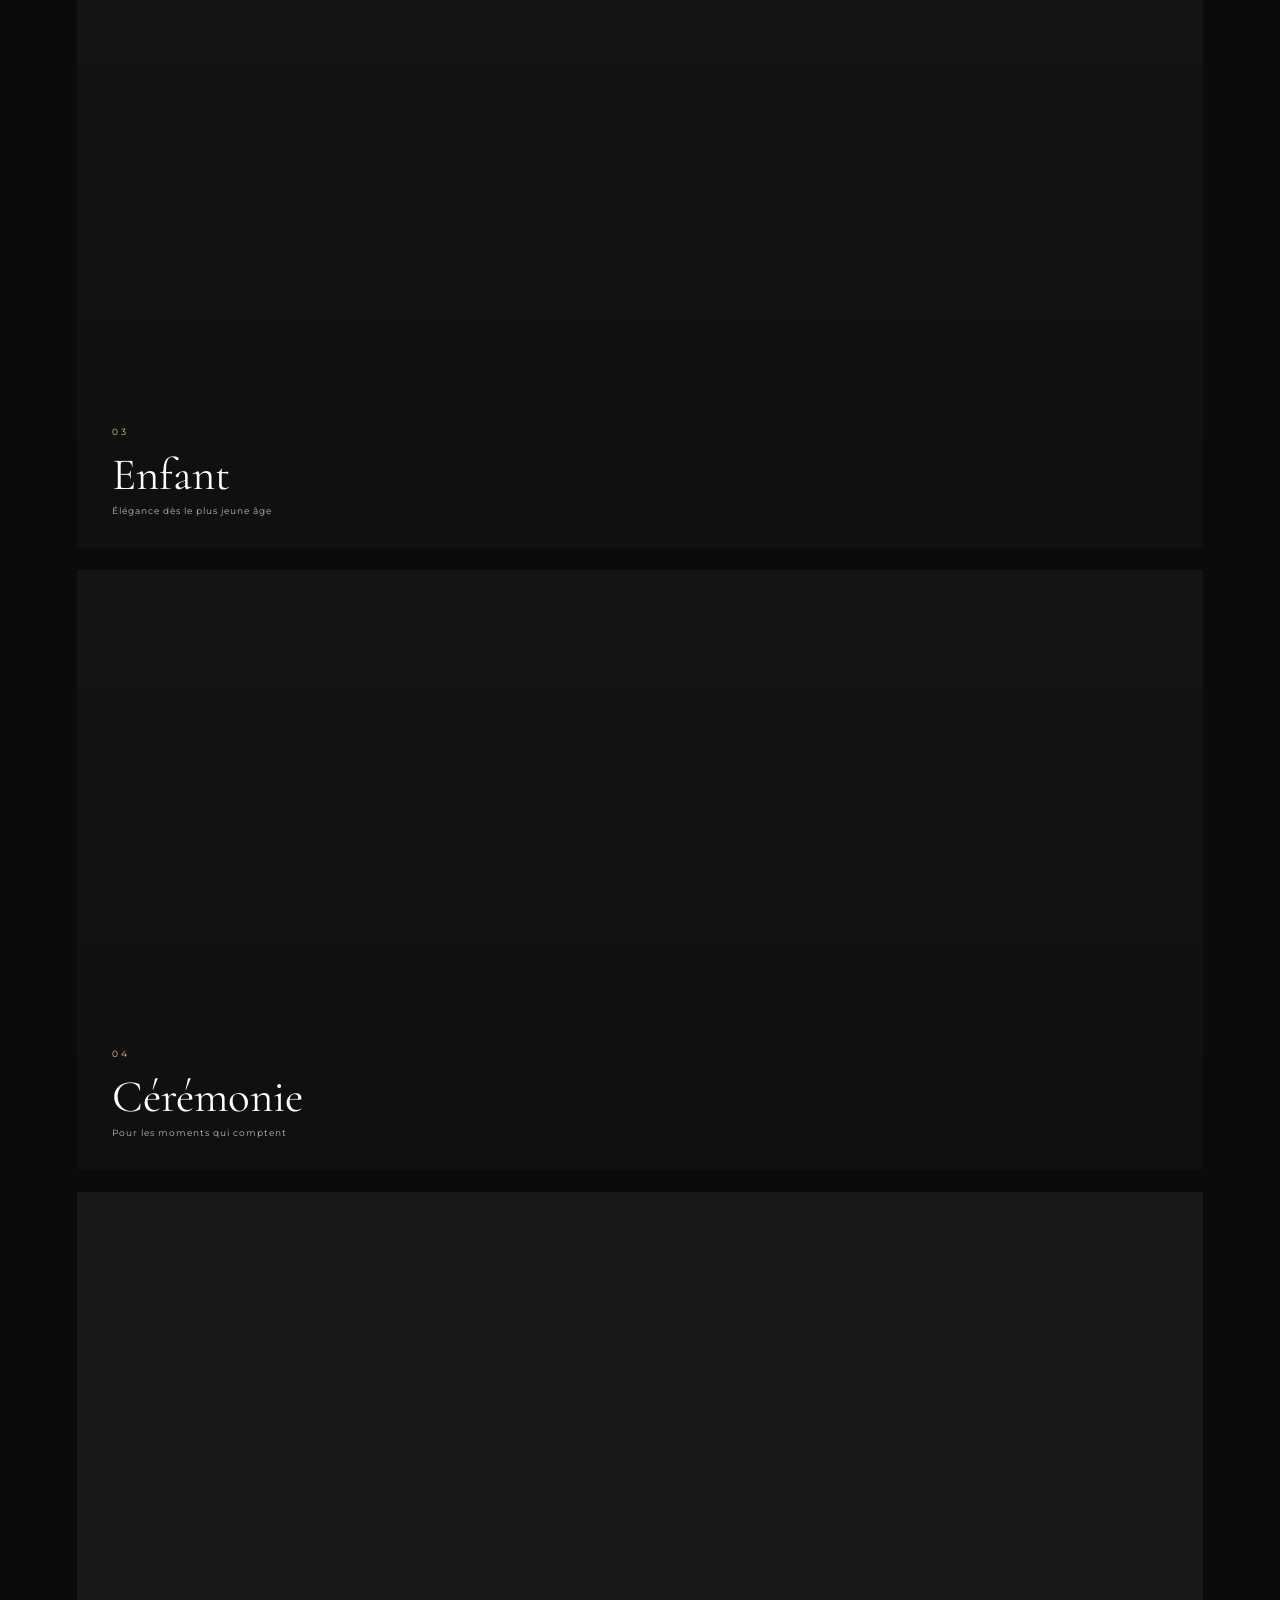
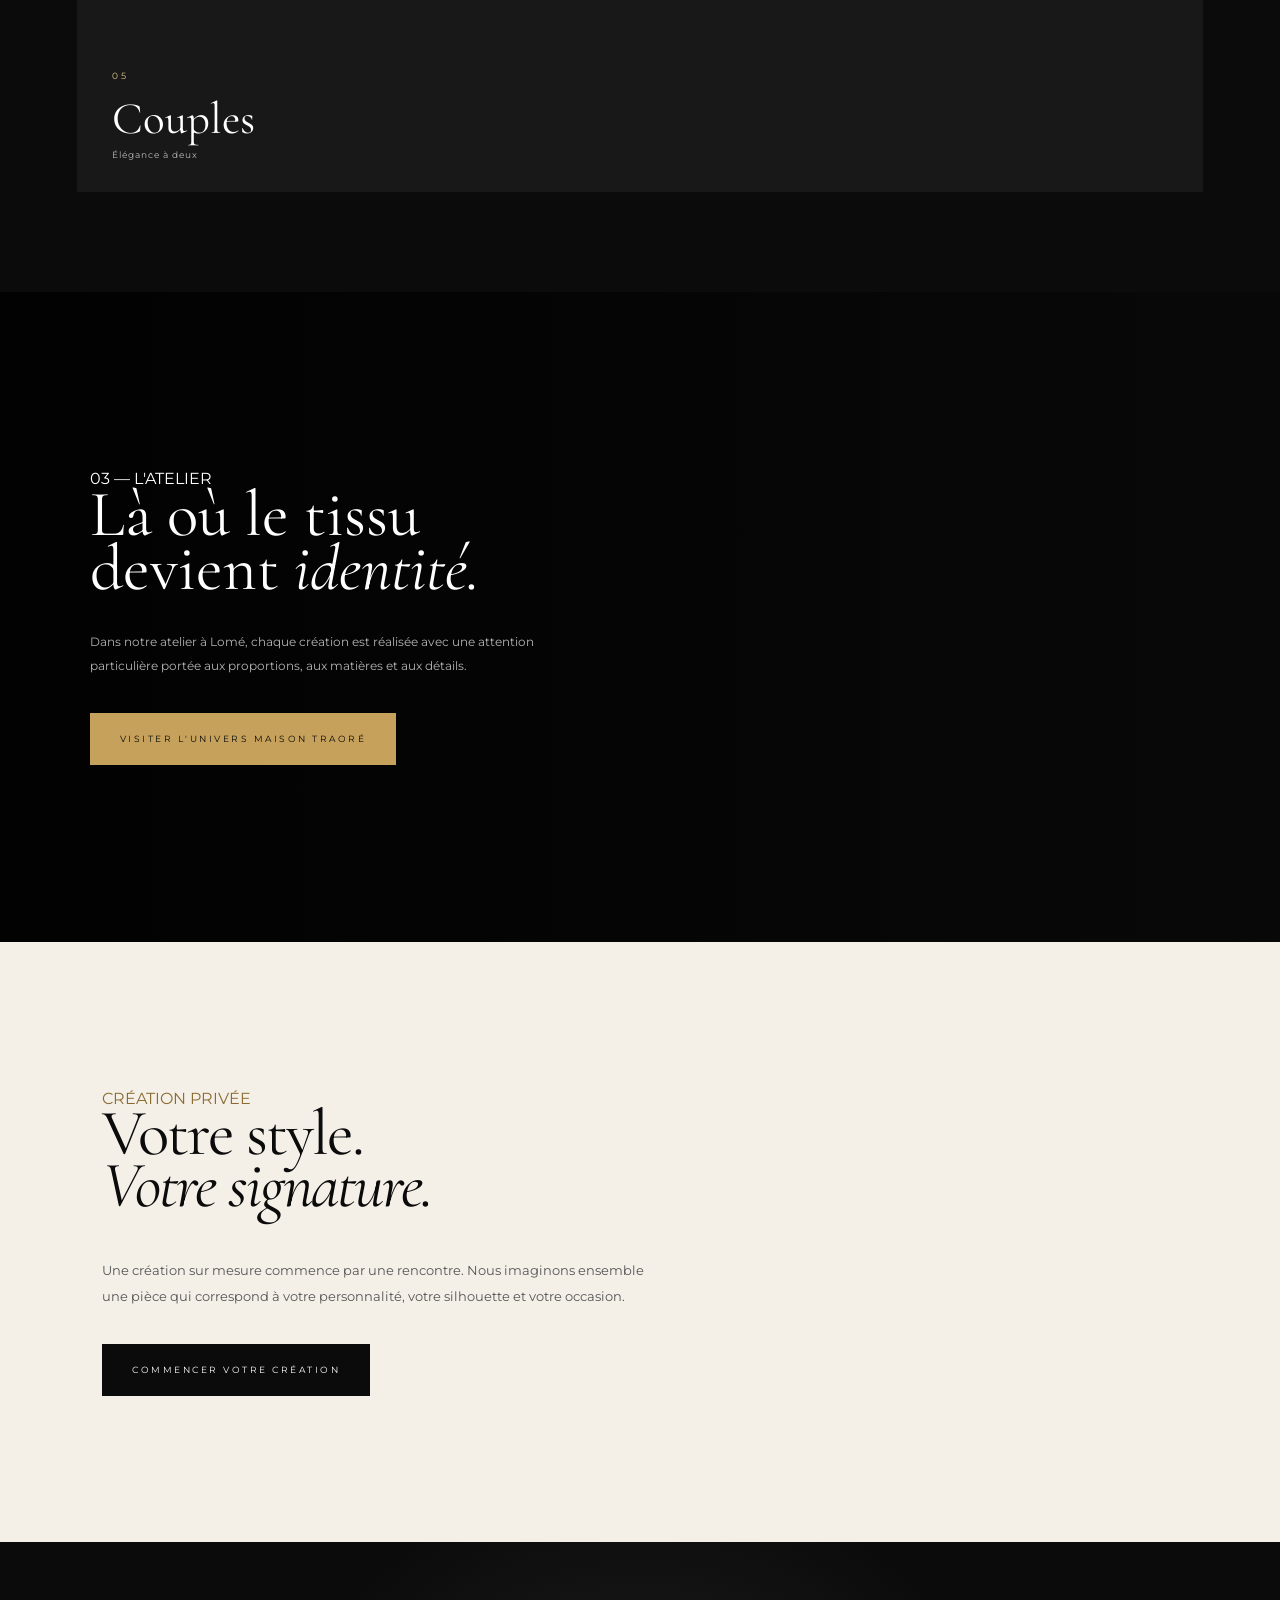
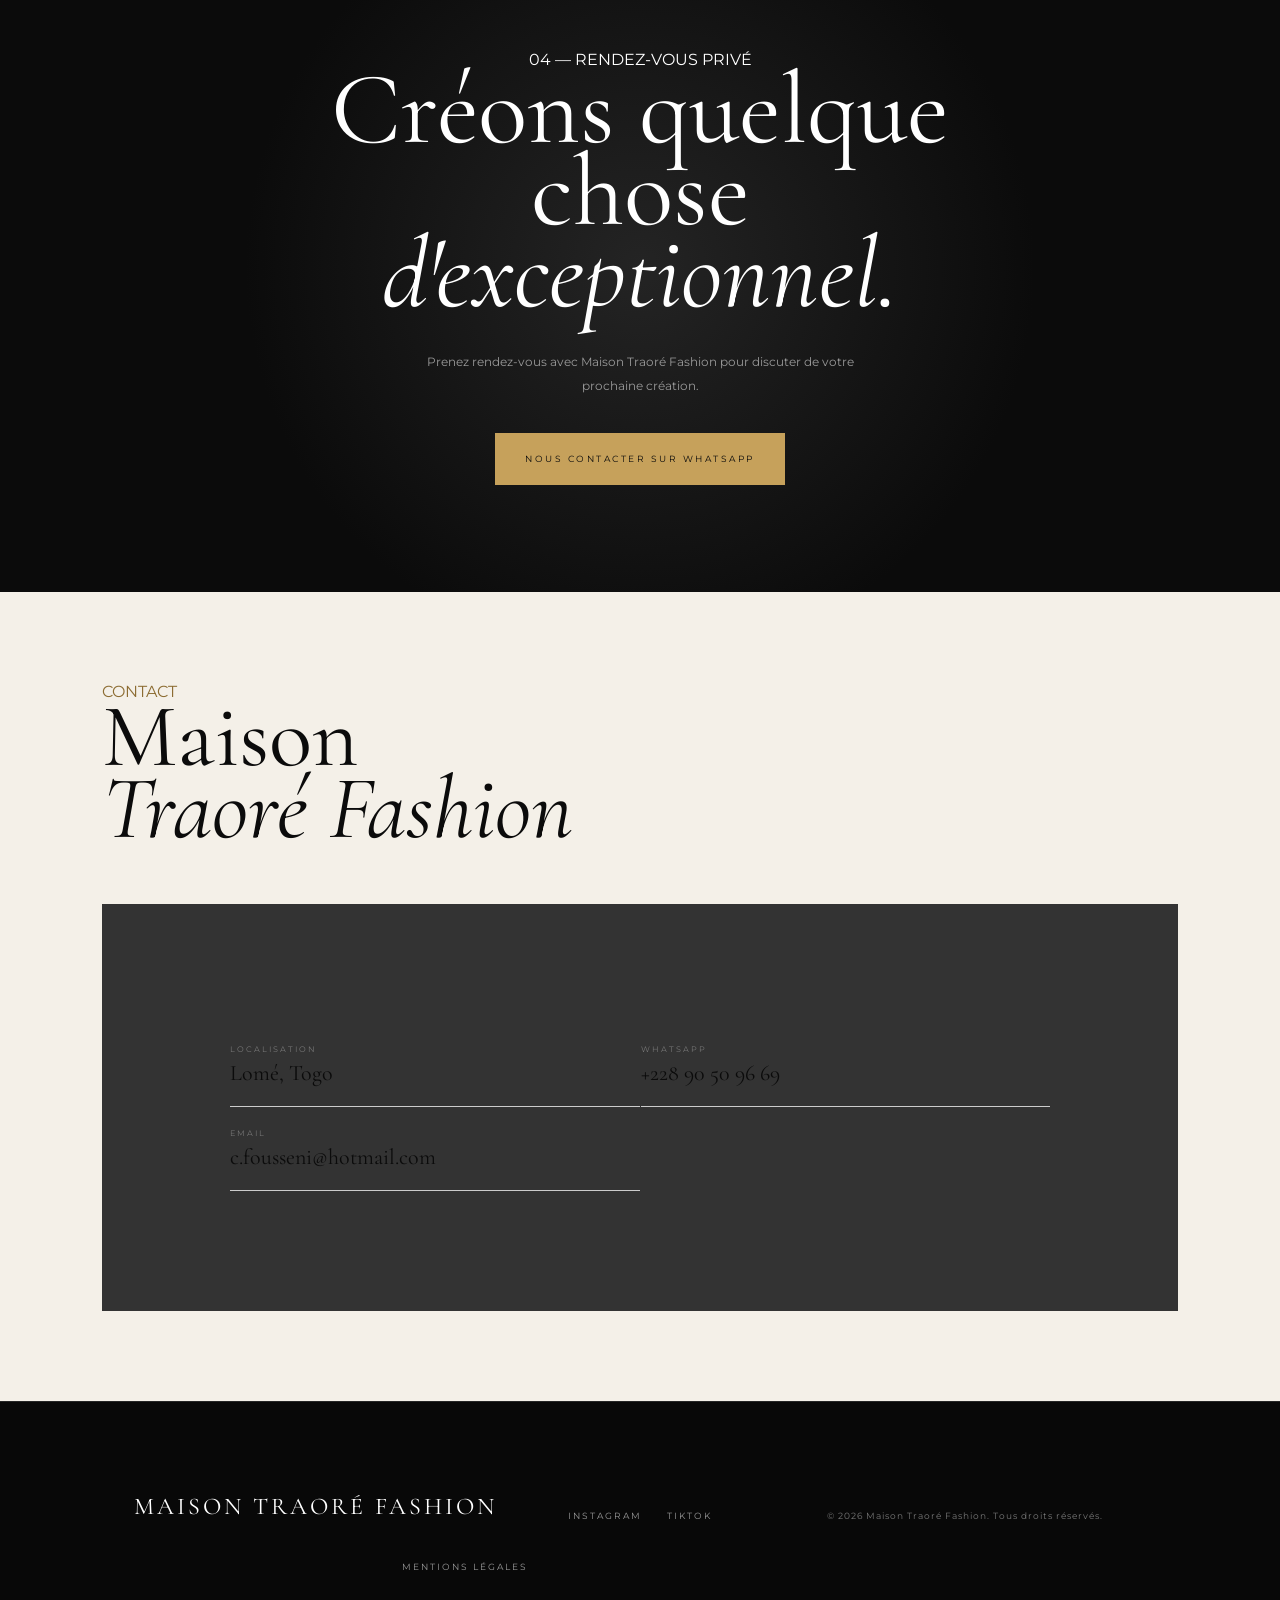
==== commit 2d291fa8: "Add couples collection" ====
--- a/index.html
+++ b/index.html
@@ -223,17 +223,30 @@
                 </a>
 
 
-                <a href="#" class="collection-card card-wide">
-
-                    <div class="collection-image ceremony"></div>
-
-                    <div class="collection-info">
-                        <span>04</span>
-                        <h3>Cérémonie</h3>
-                        <p>Pour les moments qui comptent</p>
-                    </div>
-
-                </a>
+                       <a href="#" class="collection-card card-wide">
+
+            <div class="collection-image ceremony"></div>
+
+            <div class="collection-info">
+                <span>04</span>
+                <h3>Cérémonie</h3>
+                <p>Pour les moments qui comptent</p>
+            </div>
+
+        </a>
+
+
+        <a href="#" class="collection-card card-wide">
+
+            <div class="collection-image couples"></div>
+
+            <div class="collection-info">
+                <span>05</span>
+                <h3>Couples</h3>
+                <p>Élégance à deux</p>
+            </div>
+
+        </a>
 
             </div>
 
